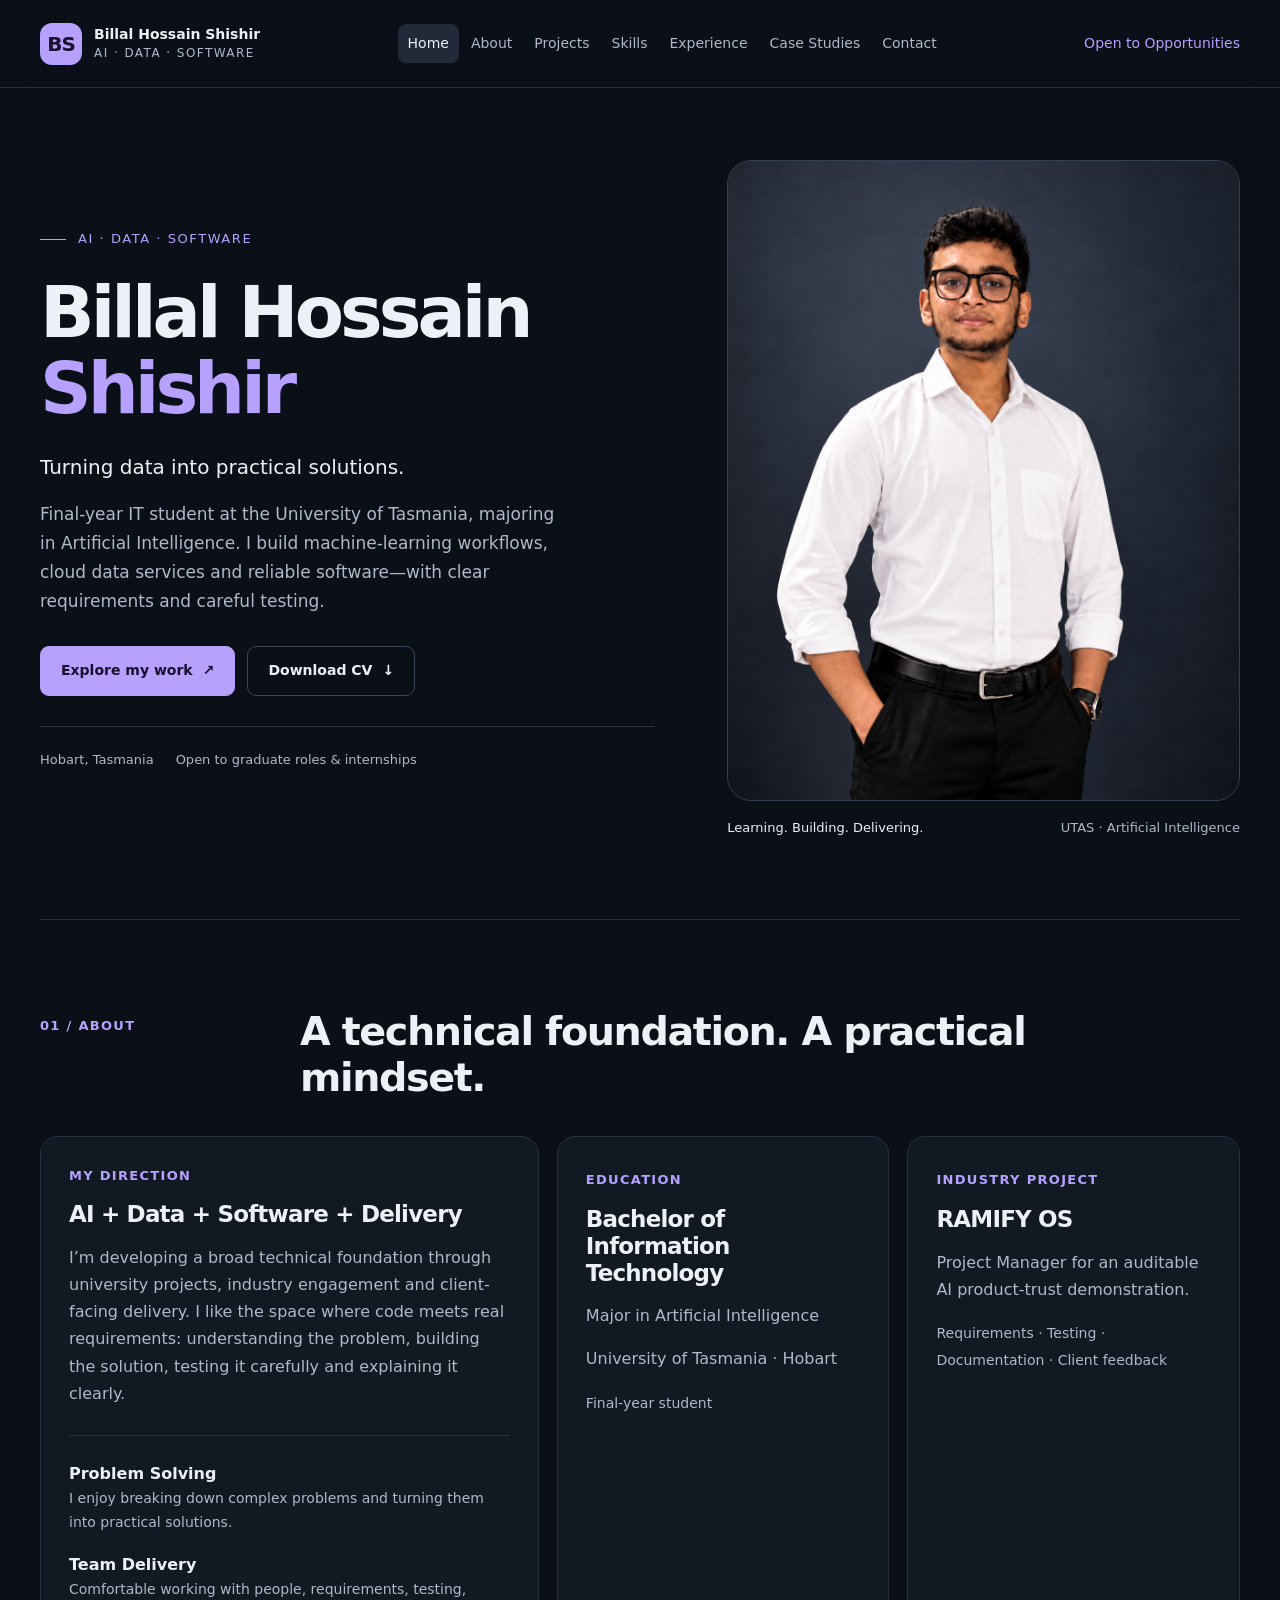
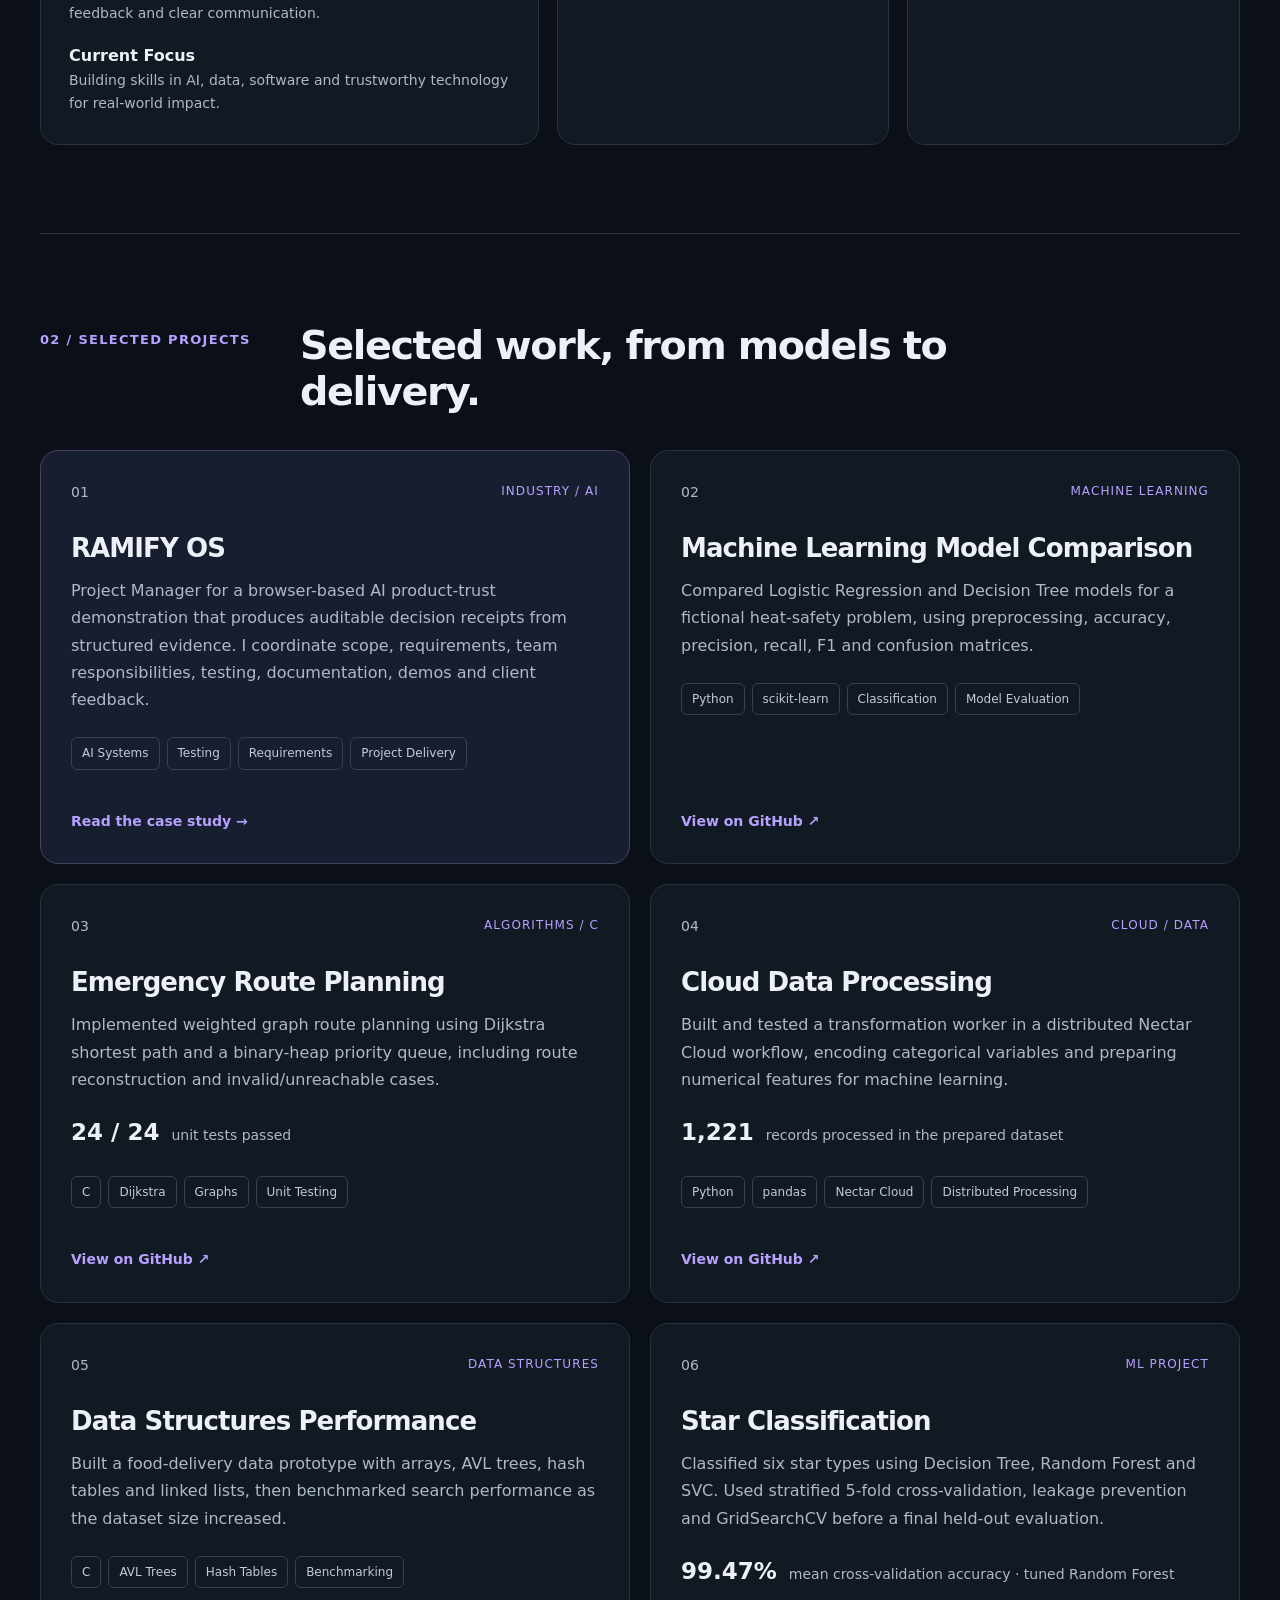
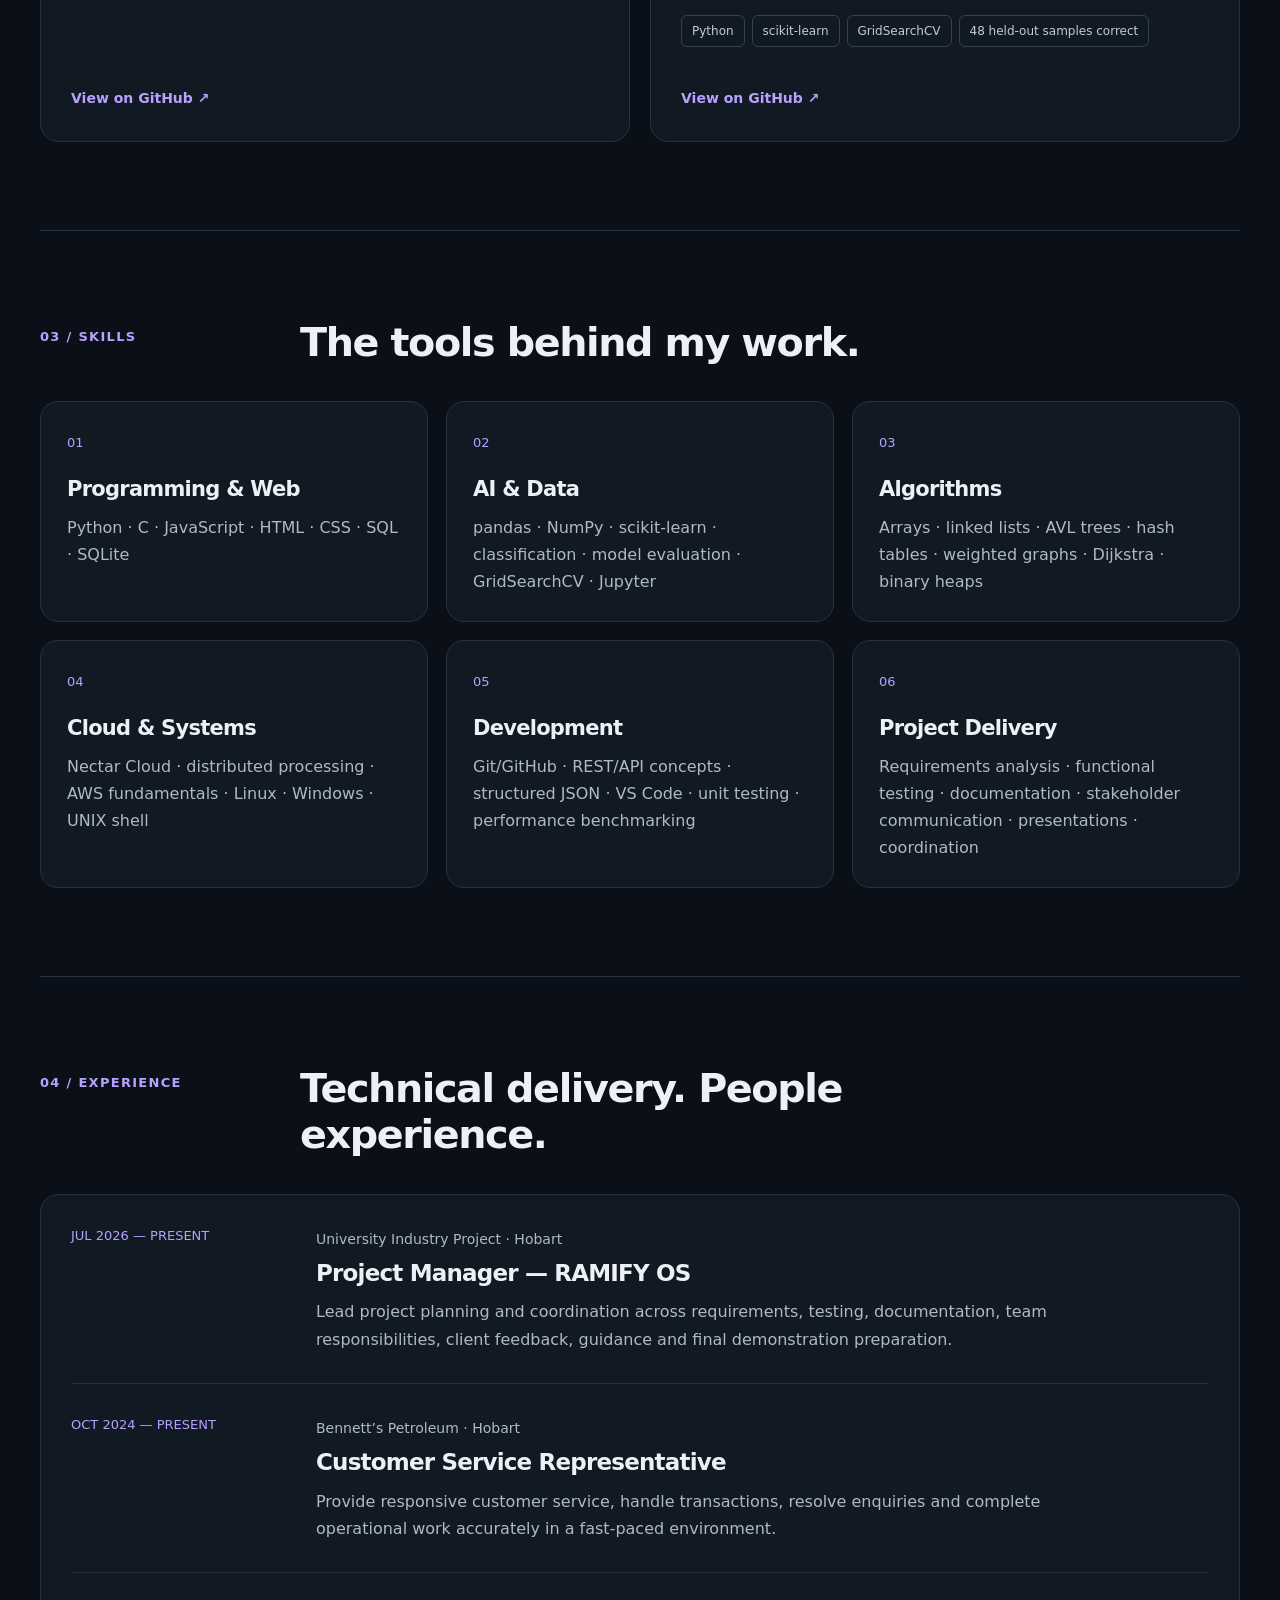
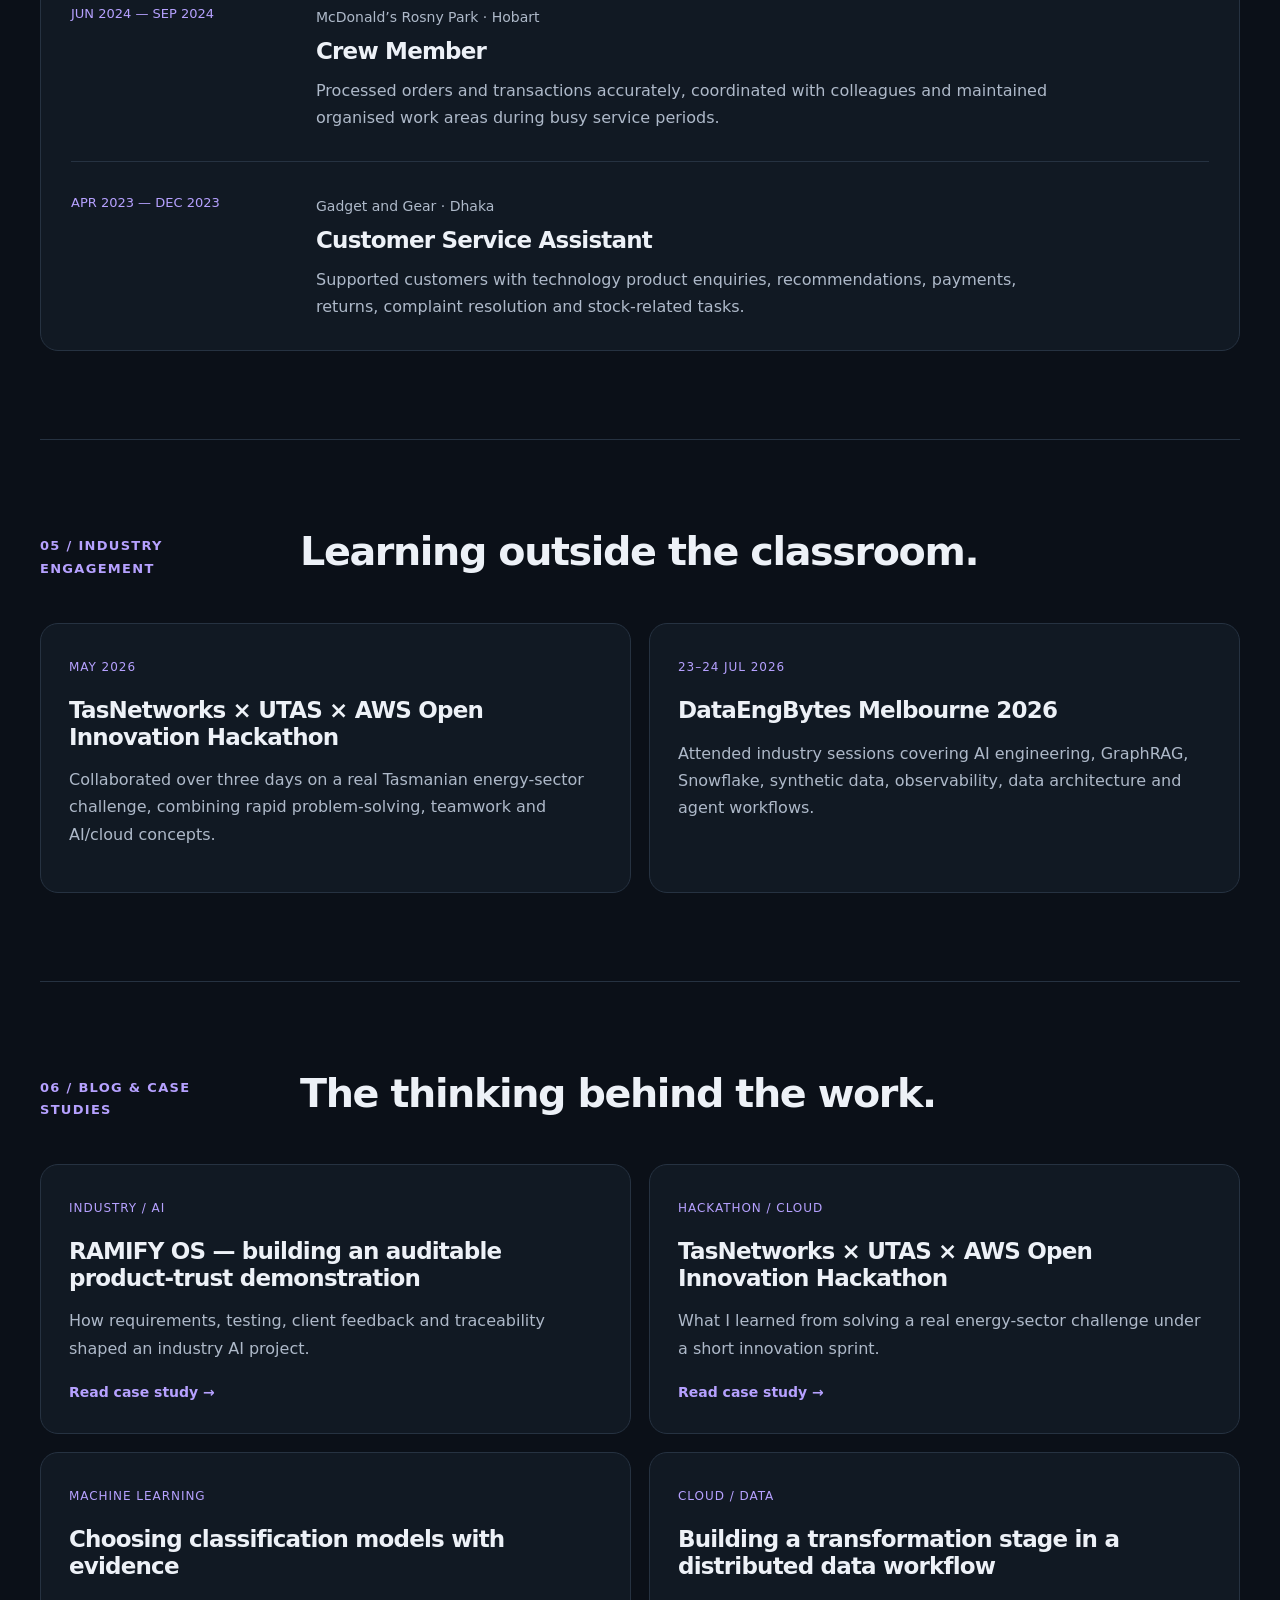
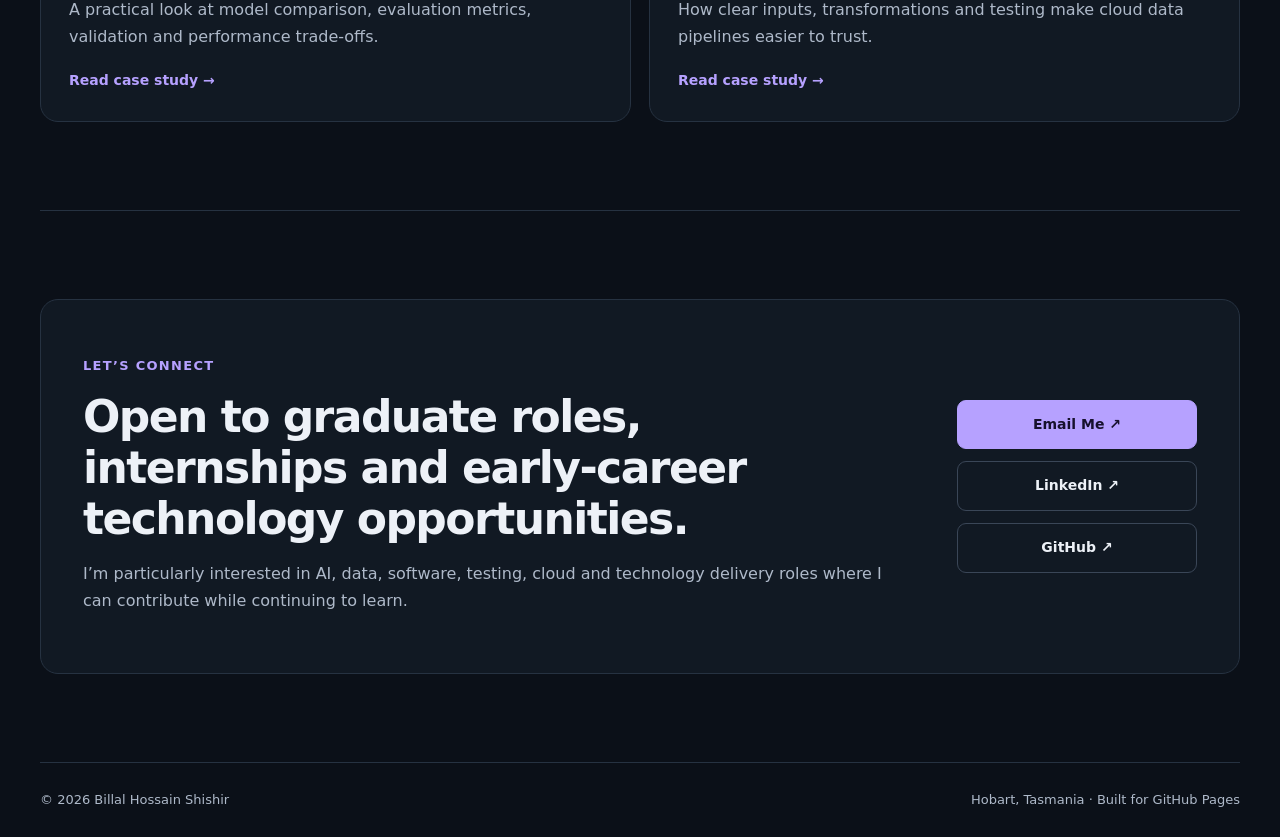
==== docs/index.html @ 0fdf5662 "updated css" ====
<!DOCTYPE html>
<html lang="en">
<head>
  <meta charset="UTF-8" />
  <meta name="viewport" content="width=device-width, initial-scale=1.0" />
  <title>Billal Hossain Shishir | AI, Data & Software Portfolio</title>
  <meta name="description" content="Portfolio of Billal Hossain Shishir, a final-year IT student majoring in Artificial Intelligence at the University of Tasmania in Hobart, Australia." />
  <meta name="robots" content="index, follow, max-image-preview:large" />
  <meta name="author" content="Billal Hossain Shishir" />
  <meta name="google-site-verification" content="2ncyiwaYKs3h6OJeZsEFJJ34A5l7G0gyPgCTHh5dwqc" />
  <meta name="theme-color" content="#0b1018" />
  <link rel="canonical" href="https://billalhossain.com.au/" />

  <meta property="og:type" content="website" />
  <meta property="og:locale" content="en_AU" />
  <meta property="og:site_name" content="Billal Hossain Shishir Portfolio" />
  <meta property="og:title" content="Billal Hossain Shishir | AI, Data & Software Portfolio" />
  <meta property="og:description" content="Explore AI, data, software, cloud and project-delivery work by Billal Hossain Shishir, a final-year IT student in Hobart, Australia." />
  <meta property="og:url" content="https://billalhossain.com.au/" />
  <meta property="og:image" content="https://billalhossain.com.au/assets/billal-hero.jpg" />
  <meta property="og:image:alt" content="Billal Hossain Shishir portfolio" />

  <meta name="twitter:card" content="summary_large_image" />
  <meta name="twitter:title" content="Billal Hossain Shishir | AI, Data & Software Portfolio" />
  <meta name="twitter:description" content="AI, data, software, cloud and project-delivery portfolio from a final-year IT student in Hobart, Australia." />
  <meta name="twitter:image" content="https://billalhossain.com.au/assets/billal-hero.jpg" />
  <meta name="twitter:image:alt" content="Billal Hossain Shishir portfolio" />

  <link rel="icon" href="assets/favicon.svg" type="image/svg+xml" />
  <link rel="stylesheet" href="styles.css?v=67662067f111" />
  <link rel="stylesheet" href="home.css?v=70900dcd760f" />
<script type="application/ld+json">
  {
    "@context": "https://schema.org",
    "@type": "Person",
    "name": "Billal Hossain Shishir",
    "url": "https://billalhossain.com.au/",
    "image": "https://billalhossain.com.au/assets/billal-hero.jpg",
    "jobTitle": "Final-year IT Student — Artificial Intelligence",
    "address": {
      "@type": "PostalAddress",
      "addressLocality": "Hobart",
      "addressRegion": "Tasmania",
      "addressCountry": "AU"
    },
    "affiliation": {
      "@type": "CollegeOrUniversity",
      "name": "University of Tasmania",
      "sameAs": "https://www.utas.edu.au/"
    },
    "sameAs": [
      "https://github.com/Billalhossainshishir",
      "https://www.linkedin.com/in/billal-hossain-shishir-046a02358"
    ],
    "knowsAbout": [
      "Artificial Intelligence",
      "Machine Learning",
      "Data Analysis",
      "Software Development",
      "Cloud Computing",
      "Software Testing",
      "Project Delivery"
    ]
  }
  </script>
</head>
<body>
  <a class="skip-link" href="#main-content">Skip to content</a>
  <div class="ambient ambient-a" aria-hidden="true"></div>
  <div class="ambient ambient-b" aria-hidden="true"></div>

  <header class="topbar" id="top">
    <a class="brandmark" href="#home" aria-label="Billal home">
      <span class="logo">BS</span>
      <span class="brandcopy"><strong>Billal Hossain Shishir</strong><small>AI · DATA · SOFTWARE</small></span>
    </a>
    <nav id="main-navigation" class="topnav" aria-label="Main navigation">
      <a class="active" href="#home">Home</a>
      <a href="#about">About</a>
      <a href="#projects">Projects</a>
      <a href="#skills">Skills</a>
      <a href="#experience">Experience</a>
      <a href="#case-studies">Case Studies</a>
      <a href="#contact">Contact</a>
    </nav>
    <a class="availability" href="#contact"><span></span> Open to Opportunities <b>→</b></a>
    <button type="button" class="mobile-menu" aria-controls="main-navigation" aria-label="Open menu" aria-expanded="false"><span></span><span></span></button>
  </header>

  <main id="main-content">
    <section class="hero shell" id="home" aria-labelledby="hero-heading">
      <div class="hero-copy reveal">
        <p class="hero-kicker">AI · Data · Software</p>
        <h1 id="hero-heading">Billal Hossain <span>Shishir</span></h1>
        <p class="hero-role">Turning data into practical solutions.</p>
        <p class="hero-intro">Final-year IT student at the University of Tasmania, majoring in Artificial Intelligence. I build machine-learning workflows, cloud data services and reliable software—with clear requirements and careful testing.</p>
        <div class="hero-actions">
          <a class="btn primary" href="#projects">Explore my work <span aria-hidden="true">↗</span></a>
          <a class="btn outline" href="Billal_Hossain_Shishir_CV.pdf" download>Download CV <span aria-hidden="true">↓</span></a>
        </div>
        <div class="hero-details"><span>Hobart, Tasmania</span><span>Open to graduate roles & internships</span></div>
      </div>
      <figure class="portrait-card reveal">
        <div class="portrait-frame"><img src="assets/billal-waist-up.png?v=ff656fac849e" width="1122" height="1402" alt="Waist-up portrait of Billal Hossain Shishir" fetchpriority="high" decoding="async" /></div>
        <figcaption><span>Learning. Building. Delivering.</span><span>UTAS · Artificial Intelligence</span></figcaption>
      </figure>
    </section>
    <section class="section shell" id="about">
      <div class="section-title reveal">
        <p>01 / ABOUT</p>
        <h2>A technical foundation. A practical mindset.</h2>
      </div>
      <div class="about-grid">
        <article class="big-card glass reveal">
          <div class="eyebrow">MY DIRECTION</div>
          <h3>AI + Data + Software + Delivery</h3>
          <p>I’m developing a broad technical foundation through university projects, industry engagement and client-facing delivery. I like the space where code meets real requirements: understanding the problem, building the solution, testing it carefully and explaining it clearly.</p>
          <div class="stats">
            <div><strong>Problem Solving</strong><span>I enjoy breaking down complex problems and turning them into practical solutions.</span></div>
            <div><strong>Team Delivery</strong><span>Comfortable working with people, requirements, testing, feedback and clear communication.</span></div>
            <div><strong>Current Focus</strong><span>Building skills in AI, data, software and trustworthy technology for real-world impact.</span></div>
          </div>
        </article>
        <article class="mini-card glass reveal delay-1">
          <span>EDUCATION</span>
          <h3>Bachelor of Information Technology</h3>
          <p>Major in Artificial Intelligence</p>
          <p>University of Tasmania · Hobart</p>
          <small>Final-year student</small>
        </article>
        <article class="mini-card glass reveal delay-2">
          <span>INDUSTRY PROJECT</span>
          <h3>RAMIFY OS</h3>
          <p>Project Manager for an auditable AI product-trust demonstration.</p>
          <small>Requirements · Testing · Documentation · Client feedback</small>
        </article>
      </div>
    </section>

    <section class="section shell" id="projects">
      <div class="section-title reveal">
        <p>02 / SELECTED PROJECTS</p>
        <h2>Selected work, from models to delivery.</h2>
      </div>

      <div class="project-grid">
        <article class="project-card glass featured reveal">
          <div class="project-head"><span>01</span><em>INDUSTRY / AI</em></div>
          <div class="project-symbol">R</div>
          <h3>RAMIFY OS</h3>
          <p>Project Manager for a browser-based AI product-trust demonstration that produces auditable decision receipts from structured evidence. I coordinate scope, requirements, team responsibilities, testing, documentation, demos and client feedback.</p>
          <div class="tags"><span>AI Systems</span><span>Testing</span><span>Requirements</span><span>Project Delivery</span></div>
          <a class="project-link" href="case-studies.html#ramify">Read the case study →</a>
        </article>

        <article class="project-card glass reveal delay-1">
          <div class="project-head"><span>02</span><em>MACHINE LEARNING</em></div>
          <div class="project-symbol">ML</div>
          <h3>Machine Learning Model Comparison</h3>
          <p>Compared Logistic Regression and Decision Tree models for a fictional heat-safety problem, using preprocessing, accuracy, precision, recall, F1 and confusion matrices.</p>
          <div class="tags"><span>Python</span><span>scikit-learn</span><span>Classification</span><span>Model Evaluation</span></div>
          <a class="project-link" href="https://github.com/Billalhossainshishir/machine-learning-model-comparison" target="_blank" rel="noreferrer">View on GitHub ↗</a>
        </article>

        <article class="project-card glass reveal">
          <div class="project-head"><span>03</span><em>ALGORITHMS / C</em></div>
          <div class="project-symbol">D</div>
          <h3>Emergency Route Planning</h3>
          <p>Implemented weighted graph route planning using Dijkstra shortest path and a binary-heap priority queue, including route reconstruction and invalid/unreachable cases.</p>
          <div class="metric-bar"><b>24 / 24</b><span>unit tests passed</span></div>
          <div class="tags"><span>C</span><span>Dijkstra</span><span>Graphs</span><span>Unit Testing</span></div>
          <a class="project-link" href="https://github.com/Billalhossainshishir/emergency-route-planning" target="_blank" rel="noreferrer">View on GitHub ↗</a>
        </article>

        <article class="project-card glass reveal delay-1">
          <div class="project-head"><span>04</span><em>CLOUD / DATA</em></div>
          <div class="project-symbol">☁</div>
          <h3>Cloud Data Processing</h3>
          <p>Built and tested a transformation worker in a distributed Nectar Cloud workflow, encoding categorical variables and preparing numerical features for machine learning.</p>
          <div class="metric-bar"><b>1,221</b><span>records processed in the prepared dataset</span></div>
          <div class="tags"><span>Python</span><span>pandas</span><span>Nectar Cloud</span><span>Distributed Processing</span></div>
          <a class="project-link" href="https://github.com/Billalhossainshishir/cloud-data-processing" target="_blank" rel="noreferrer">View on GitHub ↗</a>
        </article>

        <article class="project-card glass reveal">
          <div class="project-head"><span>05</span><em>DATA STRUCTURES</em></div>
          <div class="project-symbol">DS</div>
          <h3>Data Structures Performance</h3>
          <p>Built a food-delivery data prototype with arrays, AVL trees, hash tables and linked lists, then benchmarked search performance as the dataset size increased.</p>
          <div class="tags"><span>C</span><span>AVL Trees</span><span>Hash Tables</span><span>Benchmarking</span></div>
          <a class="project-link" href="https://github.com/Billalhossainshishir/data-structures-performance" target="_blank" rel="noreferrer">View on GitHub ↗</a>
        </article>

        <article class="project-card glass reveal delay-1">
          <div class="project-head"><span>06</span><em>ML PROJECT</em></div>
          <div class="project-symbol">★</div>
          <h3>Star Classification</h3>
          <p>Classified six star types using Decision Tree, Random Forest and SVC. Used stratified 5-fold cross-validation, leakage prevention and GridSearchCV before a final held-out evaluation.</p>
          <div class="metric-bar"><b>99.47%</b><span>mean cross-validation accuracy · tuned Random Forest</span></div><div class="tags"><span>Python</span><span>scikit-learn</span><span>GridSearchCV</span><span>48 held-out samples correct</span></div>
          <a class="project-link" href="https://github.com/Billalhossainshishir/star-classification-machine-learning" target="_blank" rel="noreferrer">View on GitHub ↗</a>
        </article>
      </div>
    </section>

    <section class="section shell" id="skills">
      <div class="section-title reveal">
        <p>03 / SKILLS</p>
        <h2>The tools behind my work.</h2>
      </div>
      <div class="skills-grid">
        <article class="skill-card glass reveal"><span>01</span><h3>Programming & Web</h3><p>Python · C · JavaScript · HTML · CSS · SQL · SQLite</p></article>
        <article class="skill-card glass reveal delay-1"><span>02</span><h3>AI & Data</h3><p>pandas · NumPy · scikit-learn · classification · model evaluation · GridSearchCV · Jupyter</p></article>
        <article class="skill-card glass reveal"><span>03</span><h3>Algorithms</h3><p>Arrays · linked lists · AVL trees · hash tables · weighted graphs · Dijkstra · binary heaps</p></article>
        <article class="skill-card glass reveal delay-1"><span>04</span><h3>Cloud & Systems</h3><p>Nectar Cloud · distributed processing · AWS fundamentals · Linux · Windows · UNIX shell</p></article>
        <article class="skill-card glass reveal"><span>05</span><h3>Development</h3><p>Git/GitHub · REST/API concepts · structured JSON · VS Code · unit testing · performance benchmarking</p></article>
        <article class="skill-card glass reveal delay-1"><span>06</span><h3>Project Delivery</h3><p>Requirements analysis · functional testing · documentation · stakeholder communication · presentations · coordination</p></article>
      </div>
    </section>

    <section class="section shell" id="experience">
      <div class="section-title reveal">
        <p>04 / EXPERIENCE</p>
        <h2>Technical delivery. People experience.</h2>
      </div>
      <div class="timeline glass reveal">
        <article><div class="date">JUL 2026 — PRESENT</div><div><span>University Industry Project · Hobart</span><h3>Project Manager — RAMIFY OS</h3><p>Lead project planning and coordination across requirements, testing, documentation, team responsibilities, client feedback, guidance and final demonstration preparation.</p></div></article>
        <article><div class="date">OCT 2024 — PRESENT</div><div><span>Bennett’s Petroleum · Hobart</span><h3>Customer Service Representative</h3><p>Provide responsive customer service, handle transactions, resolve enquiries and complete operational work accurately in a fast-paced environment.</p></div></article>
        <article><div class="date">JUN 2024 — SEP 2024</div><div><span>McDonald’s Rosny Park · Hobart</span><h3>Crew Member</h3><p>Processed orders and transactions accurately, coordinated with colleagues and maintained organised work areas during busy service periods.</p></div></article>
        <article><div class="date">APR 2023 — DEC 2023</div><div><span>Gadget and Gear · Dhaka</span><h3>Customer Service Assistant</h3><p>Supported customers with technology product enquiries, recommendations, payments, returns, complaint resolution and stock-related tasks.</p></div></article>
      </div>
    </section>

    <section class="section shell" id="engagement">
      <div class="section-title reveal">
        <p>05 / INDUSTRY ENGAGEMENT</p>
        <h2>Learning outside the classroom.</h2>
      </div>
      <div class="engagement-grid">
        <article class="engagement-card glass reveal"><span>MAY 2026</span><h3>TasNetworks × UTAS × AWS Open Innovation Hackathon</h3><p>Collaborated over three days on a real Tasmanian energy-sector challenge, combining rapid problem-solving, teamwork and AI/cloud concepts.</p></article>
        <article class="engagement-card glass reveal delay-1"><span>23–24 JUL 2026</span><h3>DataEngBytes Melbourne 2026</h3><p>Attended industry sessions covering AI engineering, GraphRAG, Snowflake, synthetic data, observability, data architecture and agent workflows.</p></article>
      </div>
    </section>

    <section class="section shell" id="case-studies">
      <div class="section-title reveal">
        <p>06 / BLOG & CASE STUDIES</p>
        <h2>The thinking behind the work.</h2>
      </div>
      <div class="case-preview-grid">
        <article class="case-preview glass reveal">
          <span class="case-type">INDUSTRY / AI</span>
          <h3>RAMIFY OS — building an auditable product-trust demonstration</h3>
          <p>How requirements, testing, client feedback and traceability shaped an industry AI project.</p>
          <a href="case-studies.html#ramify">Read case study →</a>
        </article>
        <article class="case-preview glass reveal delay-1">
          <span class="case-type">HACKATHON / CLOUD</span>
          <h3>TasNetworks × UTAS × AWS Open Innovation Hackathon</h3>
          <p>What I learned from solving a real energy-sector challenge under a short innovation sprint.</p>
          <a href="case-studies.html#hackathon">Read case study →</a>
        </article>
        <article class="case-preview glass reveal">
          <span class="case-type">MACHINE LEARNING</span>
          <h3>Choosing classification models with evidence</h3>
          <p>A practical look at model comparison, evaluation metrics, validation and performance trade-offs.</p>
          <a href="case-studies.html#machine-learning">Read case study →</a>
        </article>
        <article class="case-preview glass reveal delay-1">
          <span class="case-type">CLOUD / DATA</span>
          <h3>Building a transformation stage in a distributed data workflow</h3>
          <p>How clear inputs, transformations and testing make cloud data pipelines easier to trust.</p>
          <a href="case-studies.html#cloud-data">Read case study →</a>
        </article>
      </div>
    </section>

    <section class="section shell contact" id="contact">
      <div class="contact-card glass reveal">
        <div>
          <p class="contact-kicker">LET’S CONNECT</p>
          <h2>Open to graduate roles, internships and early-career technology opportunities.</h2>
          <p>I’m particularly interested in AI, data, software, testing, cloud and technology delivery roles where I can contribute while continuing to learn.</p>
        </div>
        <div class="contact-buttons">
          <a class="btn primary" href="mailto:Billals@utas.edu.au">Email Me ↗</a>
          <a class="btn outline" href="https://www.linkedin.com/in/billal-hossain-shishir-046a02358" target="_blank" rel="noreferrer">LinkedIn ↗</a>
          <a class="btn outline" href="https://github.com/Billalhossainshishir" target="_blank" rel="noreferrer">GitHub ↗</a>
        </div>
      </div>
    </section>
  </main>

  <footer class="shell footer">
    <span>© <span id="year">2026</span> Billal Hossain Shishir</span>
    <span>Hobart, Tasmania · Built for GitHub Pages</span>
  </footer>

  <script src="script.js?v=d3f4b3db98fb"></script>
</body>
</html>
---- docs/styles.css ----
:root {
  color-scheme:dark;
  --bg:#0b1018;
  --panel:#111923;
  --text:#edf1f7;
  --muted:#aeb9c9;
  --line:#263241;
  --accent:#b6a1ff;
  --radius:18px;
  --max:1200px
}


* {
  box-sizing:border-box
}

html {
  scroll-behavior:smooth;
  scroll-padding-top:110px
}

body {
  margin:0;
  background:var(--bg);
  color:var(--text);
  font-family:Inter,Segoe UI,system-ui,sans-serif;
  font-size:16px;
  line-height:1.7
}

a {
  color:inherit;
  text-decoration:none
}

button {
  font:inherit
}

img {
  max-width:100%;
  display:block
}

h1,h2,h3 {
  line-height:1.16;
  letter-spacing:-.035em
}

p {
  color:var(--muted)
}

::selection {
  background:#6951bc;
  color:white
}

.shell {
  width:min(calc(100% - 64px),var(--max));
  margin-inline:auto
}

.ambient {
  display:none
}

.glass {
  background:var(--panel);
  border:1px solid var(--line)
}


.topbar {
  position:sticky;
  top:0;
  z-index:100;
  display:flex;
  align-items:center;
  justify-content:space-between;
  gap:18px;
  min-height:88px;
  padding:16px max(32px,calc((100vw - 1200px)/2));
  background:rgba(11,16,24,.96);
  border-bottom:1px solid var(--line);
  backdrop-filter:blur(16px)
}

.brandmark {
  display:flex;
  align-items:center;
  gap:12px;
  flex-shrink:0
}

.logo {
  display:grid;
  place-items:center;
  width:42px;
  height:42px;
  background:#b6a1ff;
  color:#17112d;
  border-radius:12px;
  font-size:20px;
  font-weight:800;
  letter-spacing:-1px
}

.brandcopy {
  display:flex;
  flex-direction:column;
  line-height:1.4
}

.brandcopy strong {
  font-size:14px
}

.brandcopy small {
  font-size:12px;
  letter-spacing:.12em;
  color:var(--muted)
}

.topnav {
  display:flex;
  gap:2px
}

.topnav a {
  padding:8px 10px;
  border-radius:8px;
  color:var(--muted);
  font-size:14px;
  white-space:nowrap
}

.topnav a:hover,.topnav a.active {
  color:var(--text);
  background:#202a39
}

.availability {
  font-size:14px;
  white-space:nowrap;
  color:var(--accent)
}

.availability span,.availability b {
  display:none
}

.mobile-menu {
  display:none;
  min-width:44px;
  min-height:44px;
  background:transparent;
  border:1px solid var(--line);
  border-radius:8px;
  cursor:pointer
}

.mobile-menu span {
  display:block;
  width:20px;
  height:2px;
  background:var(--text);
  margin:5px auto
}


.btn {
  display:inline-flex;
  align-items:center;
  justify-content:center;
  gap:10px;
  min-height:48px;
  padding:12px 20px;
  border:1px solid #3a4657;
  border-radius:9px;
  font-size:14px;
  font-weight:650;
  transition:background .2s,transform .2s
}

.btn.primary {
  background:#b6a1ff;
  border-color:#b6a1ff;
  color:#17112d
}

.btn:hover {
  transform:translateY(-2px);
  background:#263247
}

.btn.primary:hover {
  background:#c8b8ff
}

.section {
  padding:88px 0;
  border-top:1px solid var(--line)
}

.section-title {
  display:grid;
  grid-template-columns:220px 1fr;
  gap:40px;
  margin-bottom:36px
}

.section-title>p,.eyebrow,.mini-card>span,.contact-kicker {
  font-size:13px;
  letter-spacing:.1em;
  font-weight:600;
  color:var(--accent)
}

.section-title>p {
  margin:7px 0
}

.section-title h2 {
  margin:0;
  font-size:clamp(28px,3.1vw,42px);
  max-width:760px
}

.about-grid {
  display:grid;
  grid-template-columns:1.5fr 1fr 1fr;
  gap:18px
}

.big-card,.mini-card {
  padding:28px;
  border-radius:var(--radius)
}

.big-card h3,.mini-card h3 {
  font-size:23px;
  margin:14px 0
}

.mini-card small {
  font-size:14px;
  color:var(--muted)
}

.stats {
  display:grid;
  gap:16px;
  margin-top:28px;
  padding-top:24px;
  border-top:1px solid var(--line)
}

.stats strong {
  display:block;
  font-size:16px
}

.stats span {
  display:block;
  font-size:14px;
  color:var(--muted)
}


.project-grid {
  display:grid;
  grid-template-columns:repeat(2,minmax(0,1fr));
  gap:20px
}

.project-card {
  display:flex;
  flex-direction:column;
  padding:30px;
  border-radius:var(--radius);
  transition:border-color .2s
}

.project-card:hover {
  border-color:#7e6bac
}

.project-card.featured {
  background:#171e30;
  border-color:#4a4164
}

.project-head {
  display:flex;
  justify-content:space-between;
  gap:14px;
  color:var(--muted);
  font-size:14px
}

.project-head em {
  font-style:normal;
  font-size:12px;
  letter-spacing:.09em;
  color:var(--accent)
}

.project-symbol {
  display:none
}

.project-card h3 {
  font-size:26px;
  margin:28px 0 14px
}

.project-card>p {
  margin:0
}

.tags {
  display:flex;
  flex-wrap:wrap;
  gap:7px;
  margin:24px 0
}

.tags span,.case-meta span {
  font-size:12px;
  padding:5px 10px;
  border:1px solid #344153;
  border-radius:6px;
  color:#c1cbda
}

.project-link {
  margin-top:auto;
  padding-top:16px;
  color:var(--accent);
  font-size:14px;
  font-weight:600
}

.project-link:hover {
  text-decoration:underline
}

.metric-bar {
  display:flex;
  align-items:baseline;
  gap:12px;
  margin-top:20px;
  flex-wrap:wrap
}

.metric-bar b {
  font-size:23px;
  color:var(--text)
}

.metric-bar span {
  font-size:14px;
  color:var(--muted)
}


.skills-grid {
  display:grid;
  grid-template-columns:repeat(3,minmax(0,1fr));
  gap:18px
}

.skill-card {
  padding:26px;
  border-radius:var(--radius)
}

.skill-card>span {
  color:var(--accent);
  font-size:13px
}

.skill-card h3 {
  font-size:21px;
  margin:22px 0 12px
}

.skill-card p {
  margin:0
}

.timeline {
  border-radius:var(--radius);
  padding:0 30px
}

.timeline article {
  display:grid;
  grid-template-columns:210px 1fr;
  gap:35px;
  padding:30px 0;
  border-bottom:1px solid var(--line)
}

.timeline article:last-child {
  border-bottom:0
}

.timeline .date {
  font-size:13px;
  color:var(--accent)
}

.timeline span {
  font-size:14px;
  color:var(--muted)
}

.timeline h3 {
  font-size:23px;
  margin:8px 0 12px
}

.timeline p {
  margin:0;
  max-width:750px
}

.engagement-grid,.case-preview-grid {
  display:grid;
  grid-template-columns:repeat(2,minmax(0,1fr));
  gap:18px
}

.engagement-card,.case-preview {
  padding:28px;
  border-radius:var(--radius)
}

.engagement-card>span,.case-type {
  font-size:12px;
  letter-spacing:.08em;
  color:var(--accent)
}

.engagement-card h3,.case-preview h3 {
  font-size:23px;
  margin:18px 0 12px
}

.case-preview a {
  font-size:14px;
  font-weight:600;
  color:var(--accent)
}

.case-preview a:hover {
  text-decoration:underline
}

.contact-card {
  display:grid;
  grid-template-columns:1fr 240px;
  gap:60px;
  padding:42px;
  border-radius:var(--radius)
}

.contact-card h2 {
  font-size:clamp(28px,3.5vw,44px);
  margin:14px 0
}

.contact-buttons {
  display:grid;
  gap:12px;
  align-content:center
}

.footer {
  border-top:1px solid var(--line);
  display:flex;
  justify-content:space-between;
  gap:16px;
  padding-block:26px;
  font-size:13px;
  color:var(--muted)
}


.reveal {
  opacity:1
}

.reveal.reveal-ready {
  opacity:0;
  transform:translateY(12px);
  transition:opacity .45s,transform .45s
}

.reveal.visible {
  opacity:1;
  transform:none
}

a:focus-visible,button:focus-visible {
  outline:3px solid var(--accent);
  outline-offset:4px
}

.skip-link {
  position:fixed;
  top:-100px;
  left:16px;
  z-index:200;
  padding:12px 18px;
  background:var(--panel)
}

.skip-link:focus {
  top:12px
}


@media(max-width:1150px) {
  .availability {
  display:none
}

.about-grid {
  grid-template-columns:1fr 1fr
}

.big-card {
  grid-column:1/-1
}

.stats {
  grid-template-columns:repeat(3,1fr)
}


}


@media(max-width:900px) {
  .brandcopy small {
  display:none
}

.topnav a {
  padding:8px;
  font-size:13px
}

.section-title {
  grid-template-columns:1fr;
  gap:8px
}

.skills-grid {
  grid-template-columns:repeat(2,minmax(0,1fr))
}

.contact-card {
  gap:28px;
  grid-template-columns:1fr 200px
}


}


@media(max-width:760px) {
  .shell {
  width:calc(100% - 36px)
}

.topbar {
  min-height:74px;
  padding:14px 18px
}

.brandcopy strong {
  font-size:13px
}

.mobile-menu {
  display:block
}

.topnav {
  display:none;
  position:absolute;
  left:18px;
  right:18px;
  top:74px;
  flex-direction:column;
  padding:10px;
  background:#111923;
  border:1px solid var(--line);
  border-radius:12px
}

.topnav.open {
  display:flex
}

.topnav a {
  font-size:16px;
  padding:10px 14px
}

.section {
  padding:56px 0
}

.about-grid,.project-grid,.skills-grid,.engagement-grid,.case-preview-grid,.contact-card {
  grid-template-columns:1fr
}

.stats {
  grid-template-columns:1fr
}

.project-card,.big-card,.mini-card,.contact-card {
  padding:24px
}

.timeline {
  padding:0 24px
}

.timeline article {
  grid-template-columns:1fr;
  gap:10px
}

.footer {
  flex-direction:column;
  font-size:12px
}

html:not(.js) .topbar {
  position:relative;
  flex-wrap:wrap
}

html:not(.js) .topnav {
  position:static;
  display:flex;
  flex-basis:100%
}

html:not(.js) .mobile-menu {
  display:none
}


}


@media(prefers-reduced-motion:reduce) {
  html {
  scroll-behavior:auto
}

*,*::before,*::after {
  animation:none!important;
  transition:none!important
}


}
---- docs/home.css ----
.hero {
  display:grid;
  grid-template-columns:1.2fr 1fr;
  align-items:center;
  gap:72px;
  padding-block:72px 80px
}

.hero-kicker {
  display:flex;
  align-items:center;
  gap:12px;
  margin:0 0 24px;
  font-size:13px;
  letter-spacing:.12em;
  text-transform:uppercase;
  color:var(--accent)
}

.hero-kicker::before {
  content:'';
  width:26px;
  height:1px;
  background:var(--accent)
}

.hero h1 {
  font-size:clamp(44px,5.6vw,72px);
  line-height:1.06;
  margin:0;
  font-weight:650;
  letter-spacing:-.055em
}

.hero h1 span {
  display:block;
  color:var(--accent)
}

.hero-role {
  font-size:20px;
  color:var(--text);
  margin:24px 0 16px
}

.hero-intro {
  max-width:520px;
  font-size:17px;
  margin:0
}

.hero-actions {
  display:flex;
  gap:12px;
  flex-wrap:wrap;
  margin:30px 0
}

.hero-details {
  display:flex;
  gap:10px 22px;
  flex-wrap:wrap;
  color:var(--muted);
  font-size:13px;
  padding-top:22px;
  border-top:1px solid var(--line)
}

.portrait-card {
  margin:0;
  position:relative;
  min-width:0
}

.portrait-frame {
  aspect-ratio:4/5;
  overflow:hidden;
  border-radius:24px;
  background:#17212e;
  border:1px solid #344052
}

.portrait-frame img {
  width:100%;
  height:100%;
  object-fit:cover;
  object-position:center top
}

.portrait-card figcaption {
  display:flex;
  justify-content:space-between;
  gap:16px;
  margin-top:16px;
  font-size:13px;
  color:var(--muted)
}

.portrait-card figcaption span:first-child {
  color:var(--text)
}


@media(max-width:1000px) {
  .hero {
  gap:36px;
  padding-block:52px 64px
}

.hero h1 {
  font-size:clamp(40px,6vw,62px)
}


}

@media(max-width:760px) {
  .hero {
  grid-template-columns:1fr;
  gap:36px;
  padding-block:40px 52px
}

.hero h1 {
  font-size:clamp(42px,11vw,66px)
}

.hero-role {
  font-size:18px
}

.hero-intro {
  font-size:16px
}

.portrait-card {
  width:min(100%,420px);
  justify-self:center
}

.hero-actions .btn {
  flex:1
}

.hero-kicker {
  font-size:12px
}


}
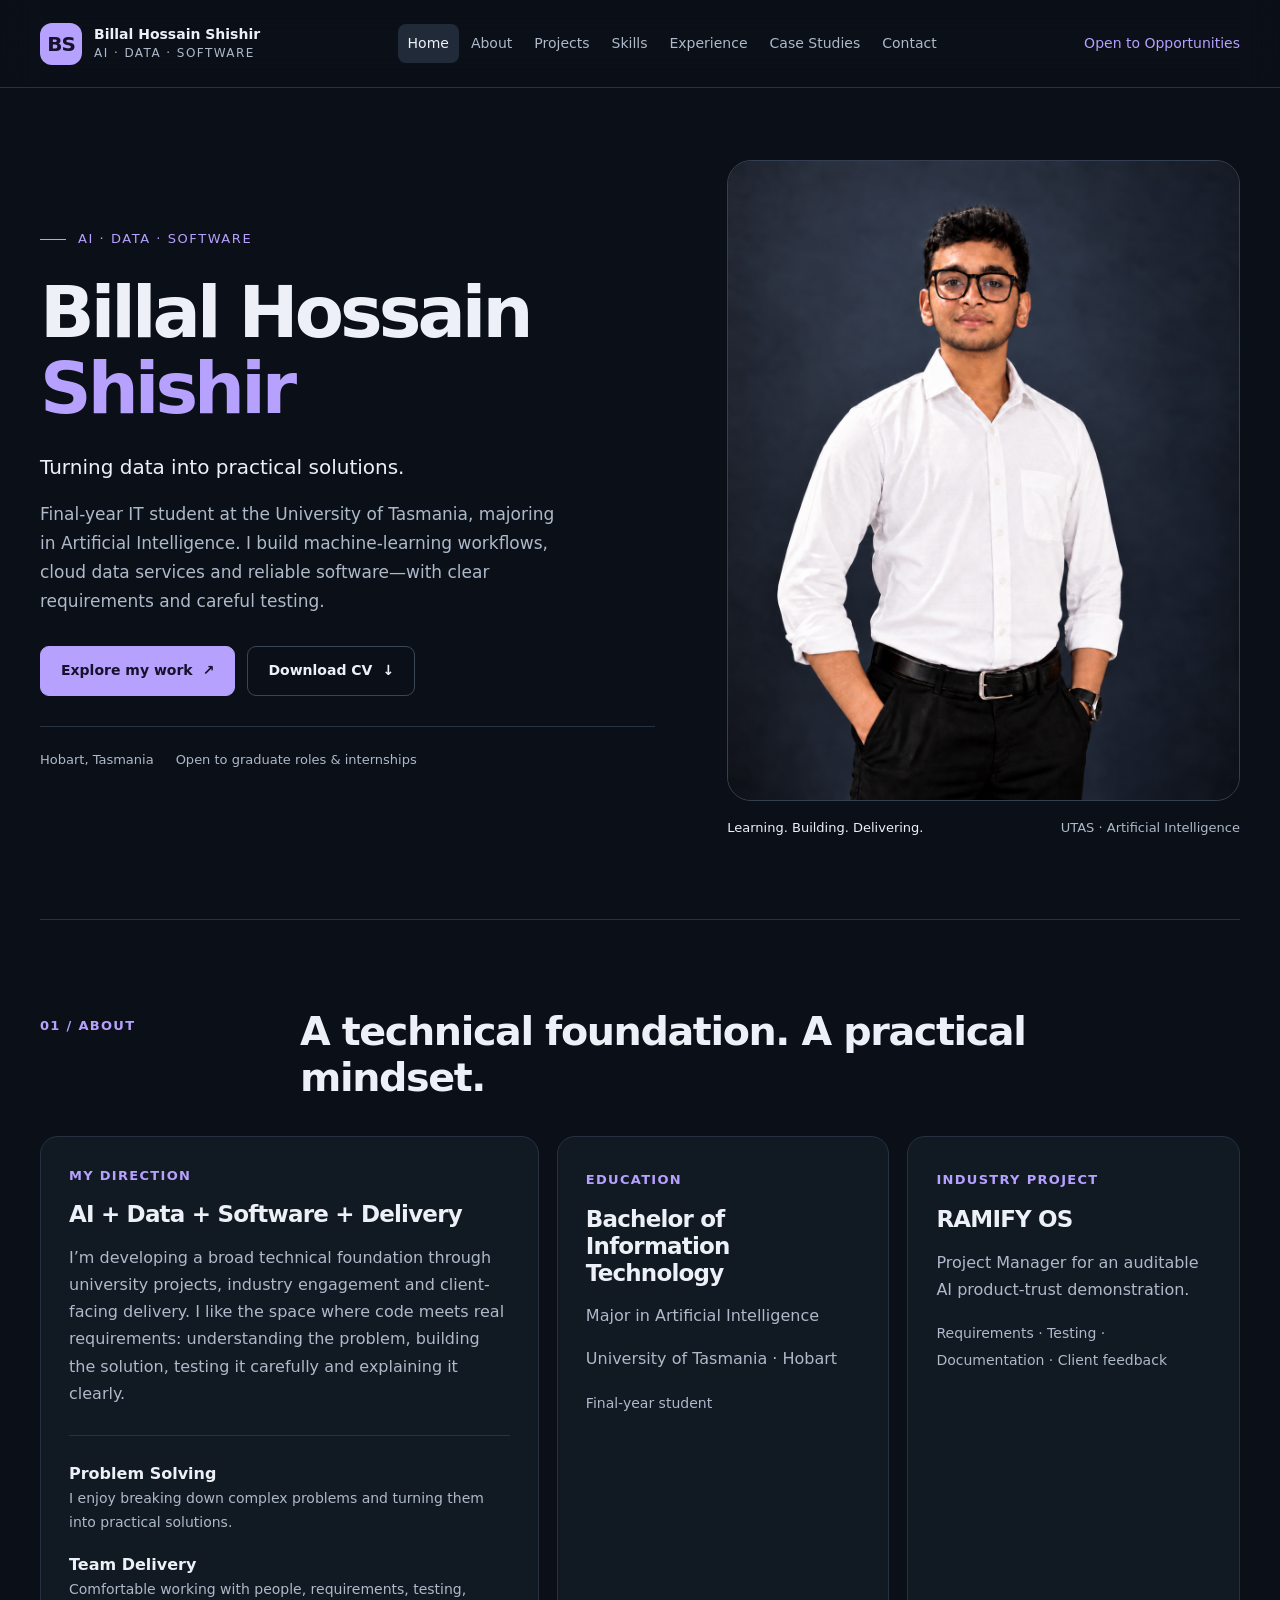
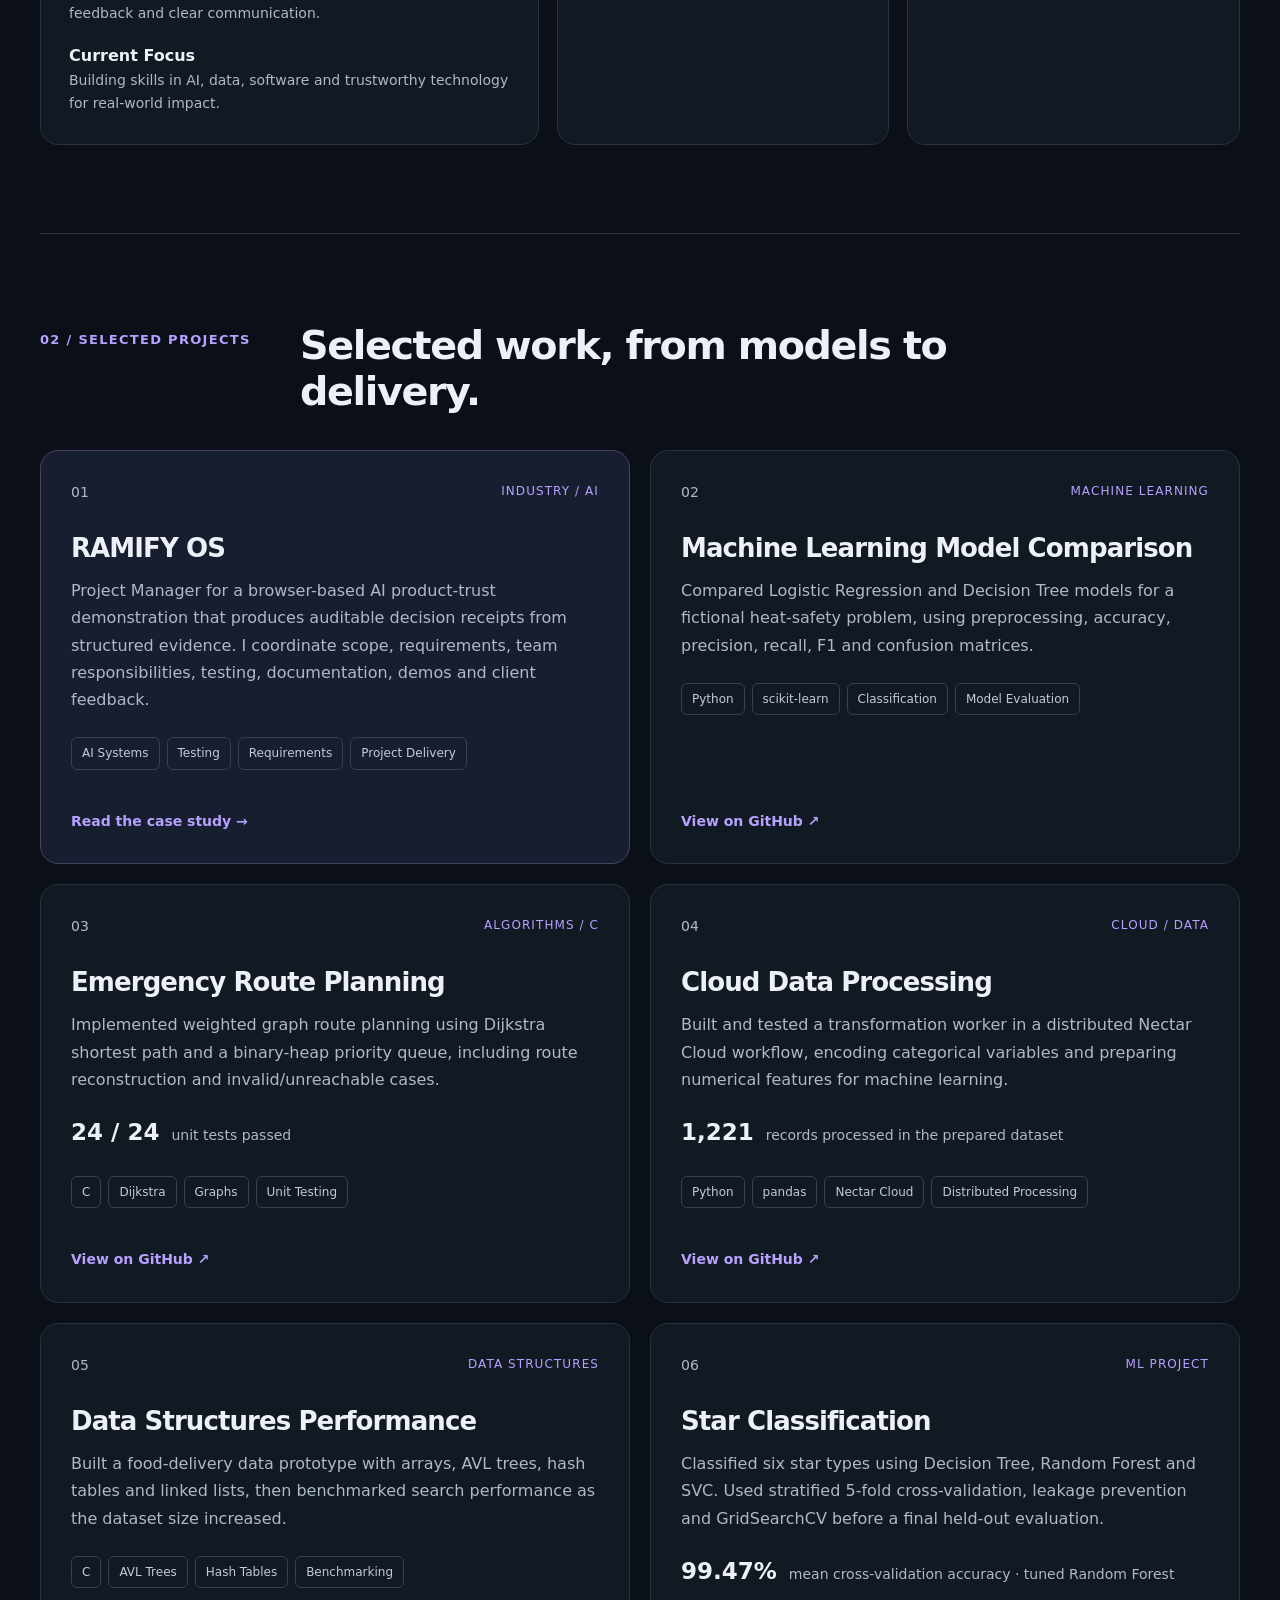
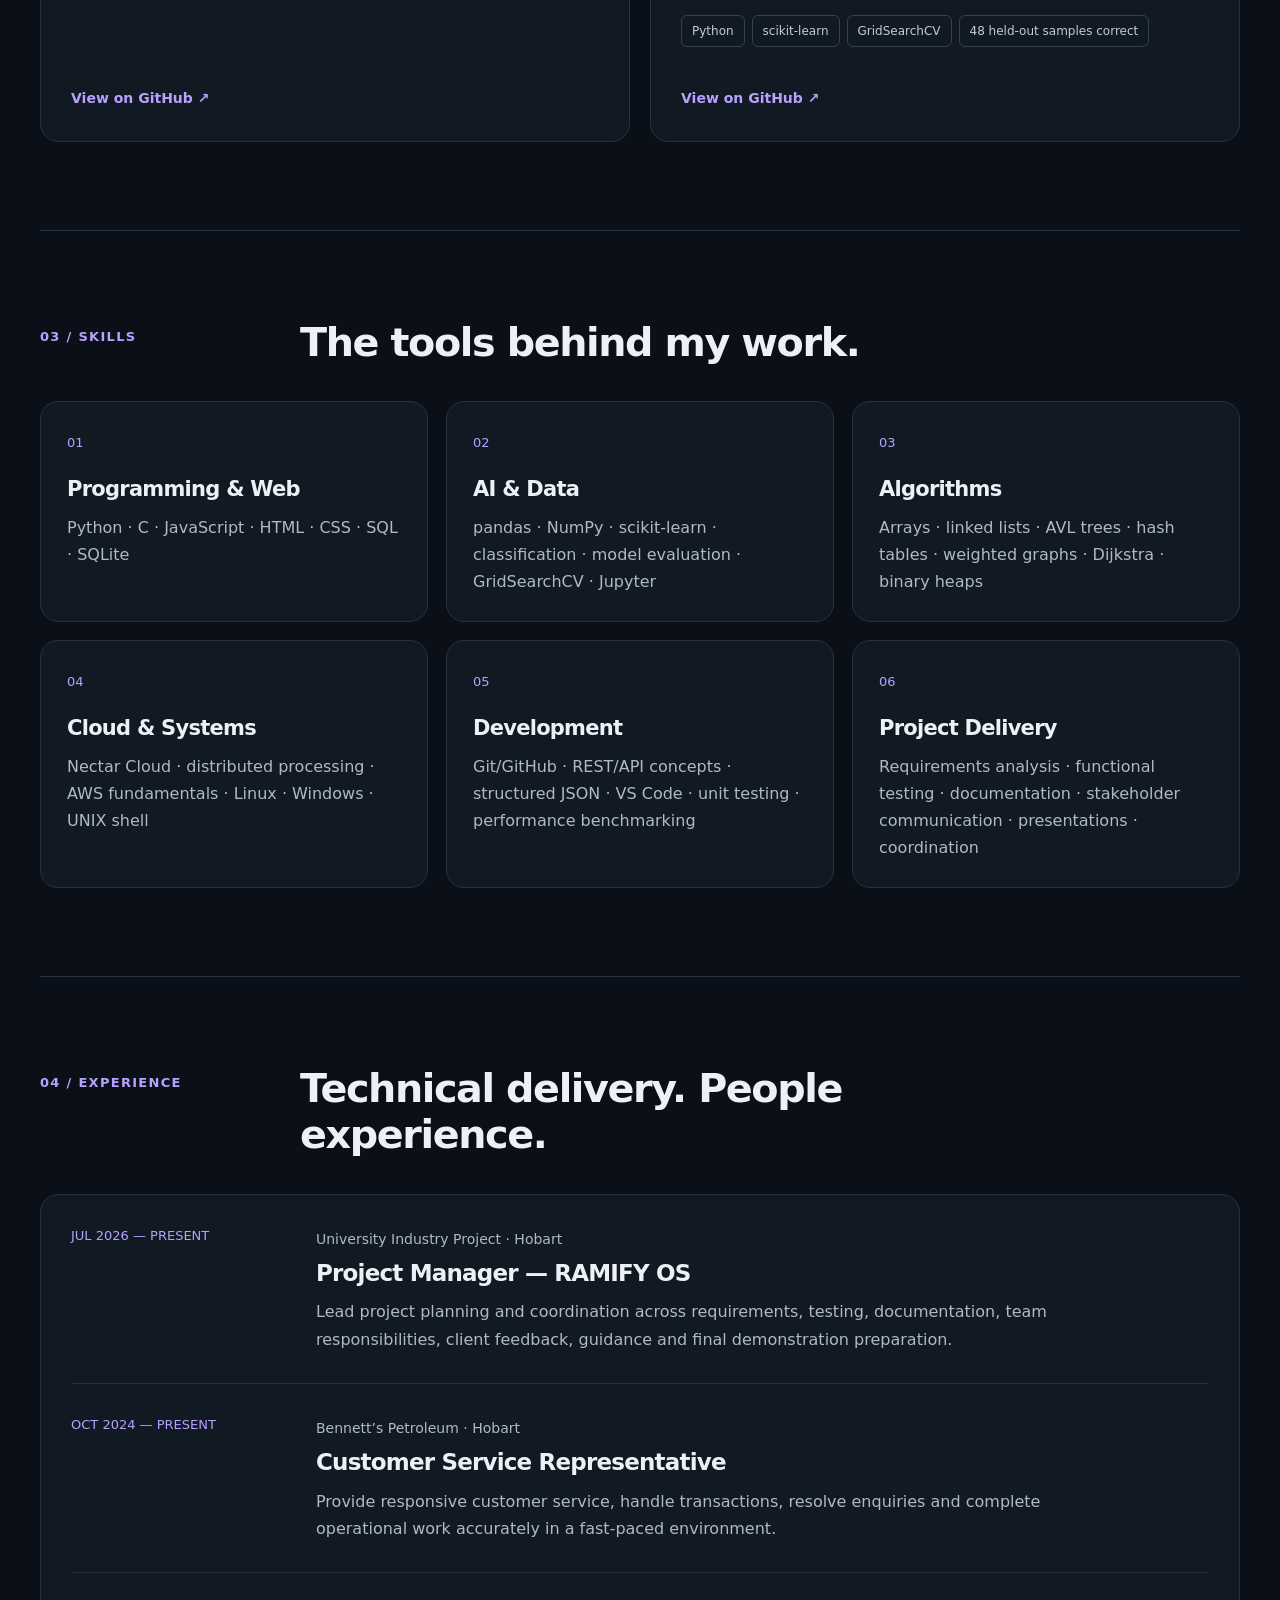
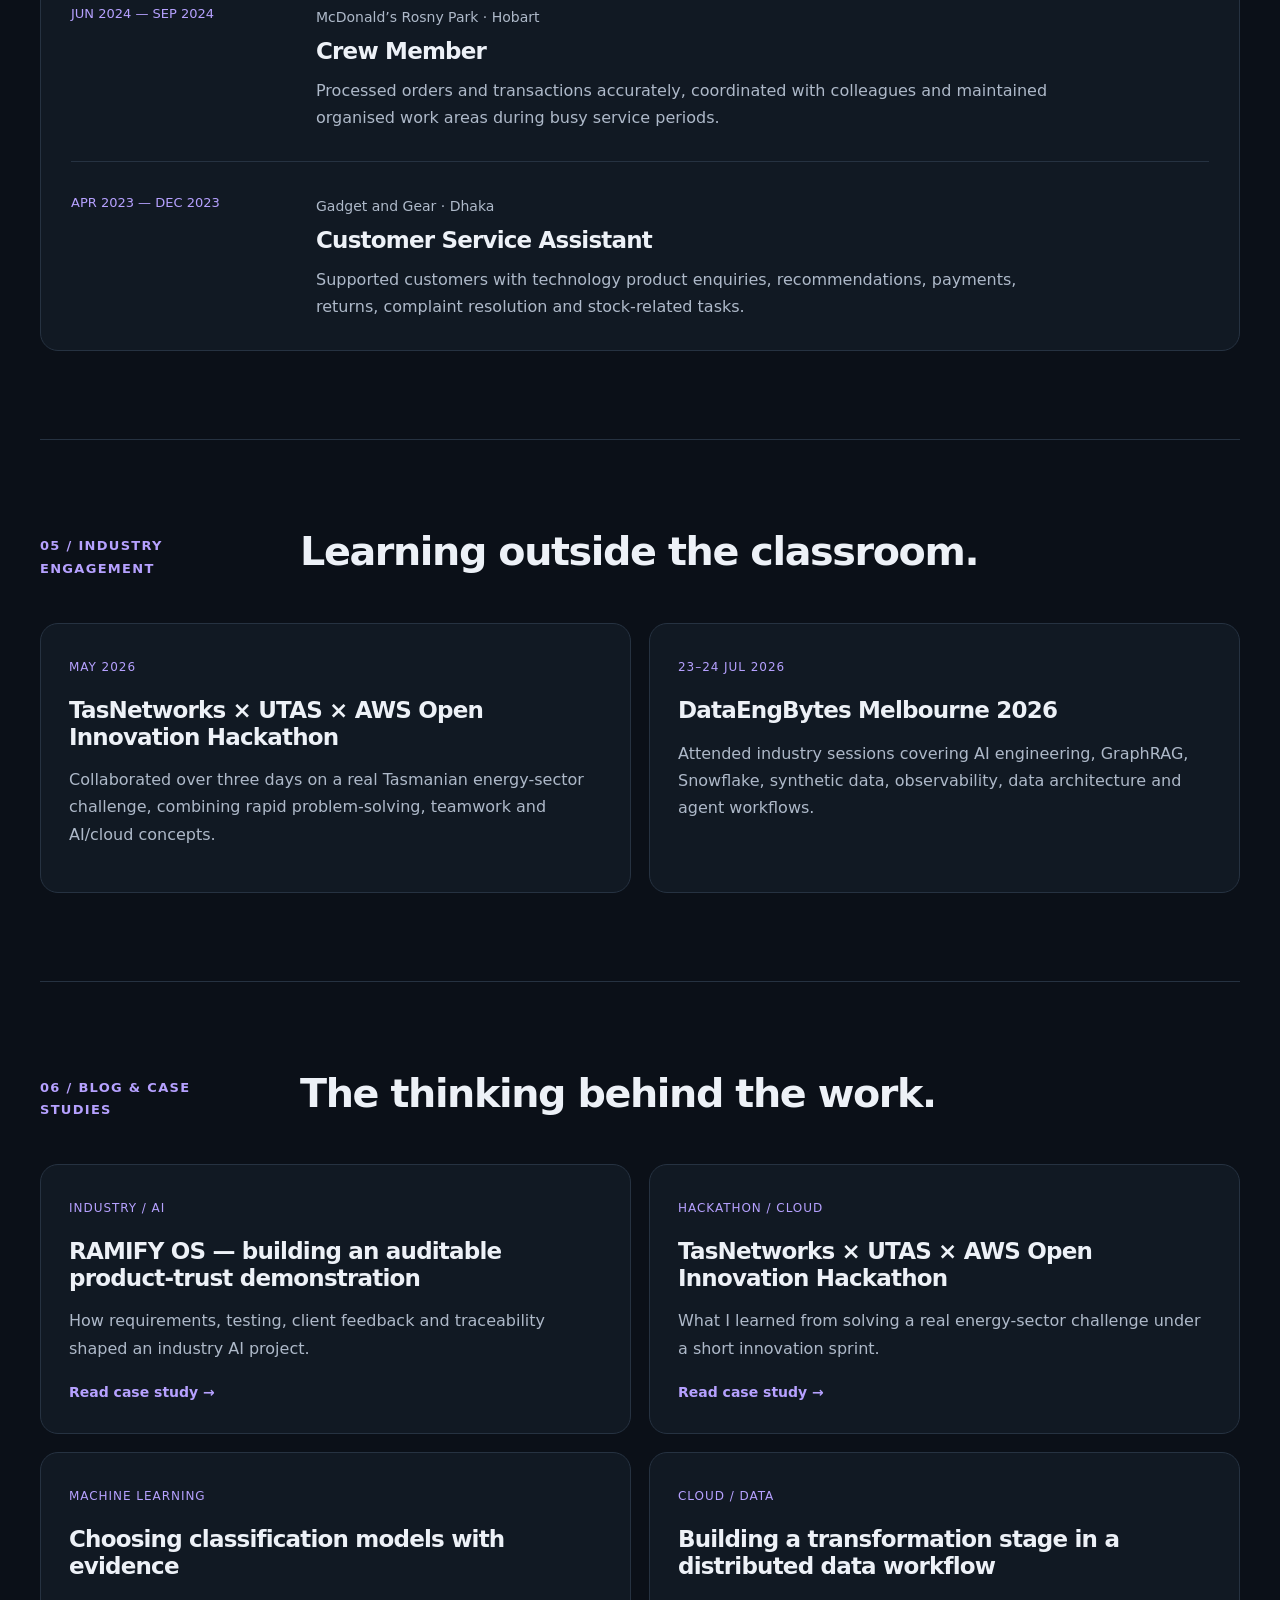
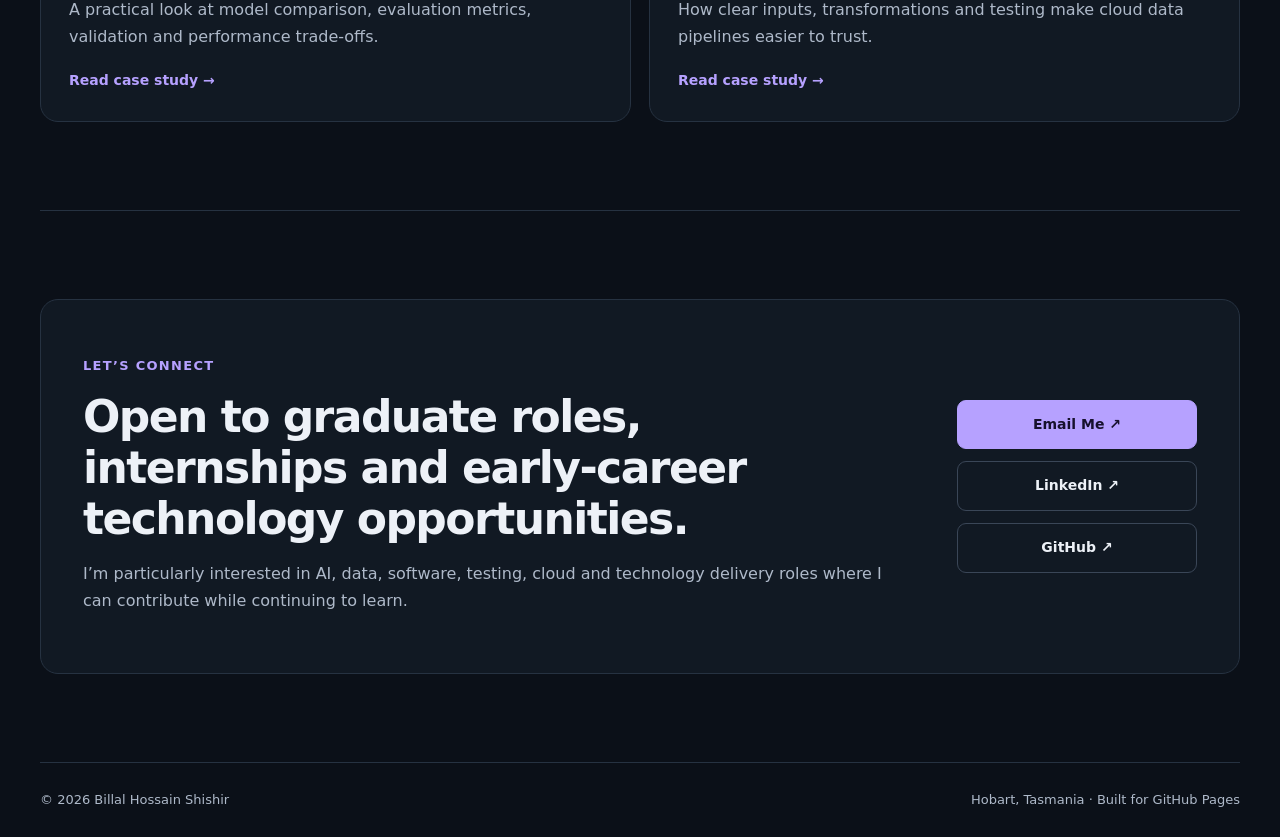
==== commit b1c54c75: "pic update" ====
--- a/docs/index.html
+++ b/docs/index.html
@@ -101,7 +101,7 @@
         <div class="hero-details"><span>Hobart, Tasmania</span><span>Open to graduate roles & internships</span></div>
       </div>
       <figure class="portrait-card reveal">
-        <div class="portrait-frame"><img src="assets/billal-waist-up.png?v=ff656fac849e" width="1122" height="1402" alt="Waist-up portrait of Billal Hossain Shishir" fetchpriority="high" decoding="async" /></div>
+        <div class="portrait-frame"><img src="assets/billal-waist-up.png?v=d9e171d9cbc3" width="1122" height="1402" alt="Waist-up portrait of Billal Hossain Shishir" fetchpriority="high" decoding="async" /></div>
         <figcaption><span>Learning. Building. Delivering.</span><span>UTAS · Artificial Intelligence</span></figcaption>
       </figure>
     </section>
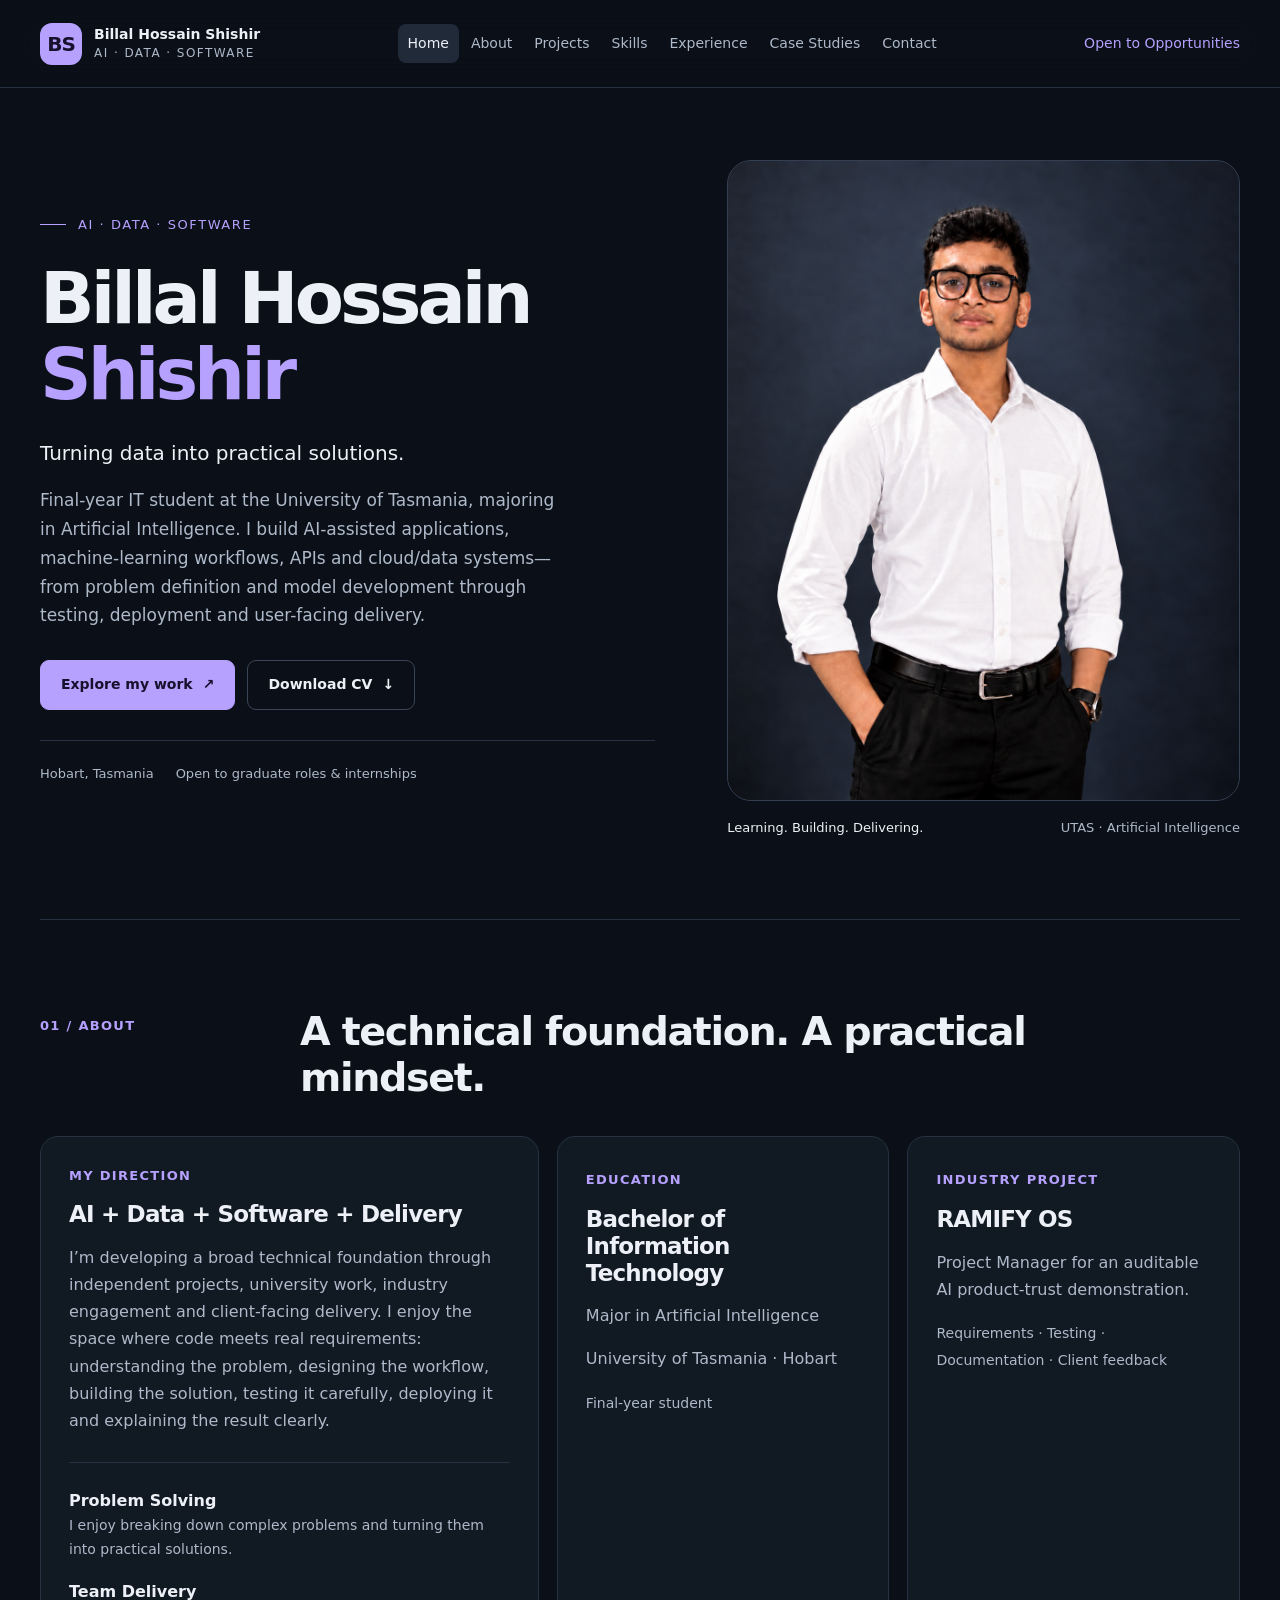
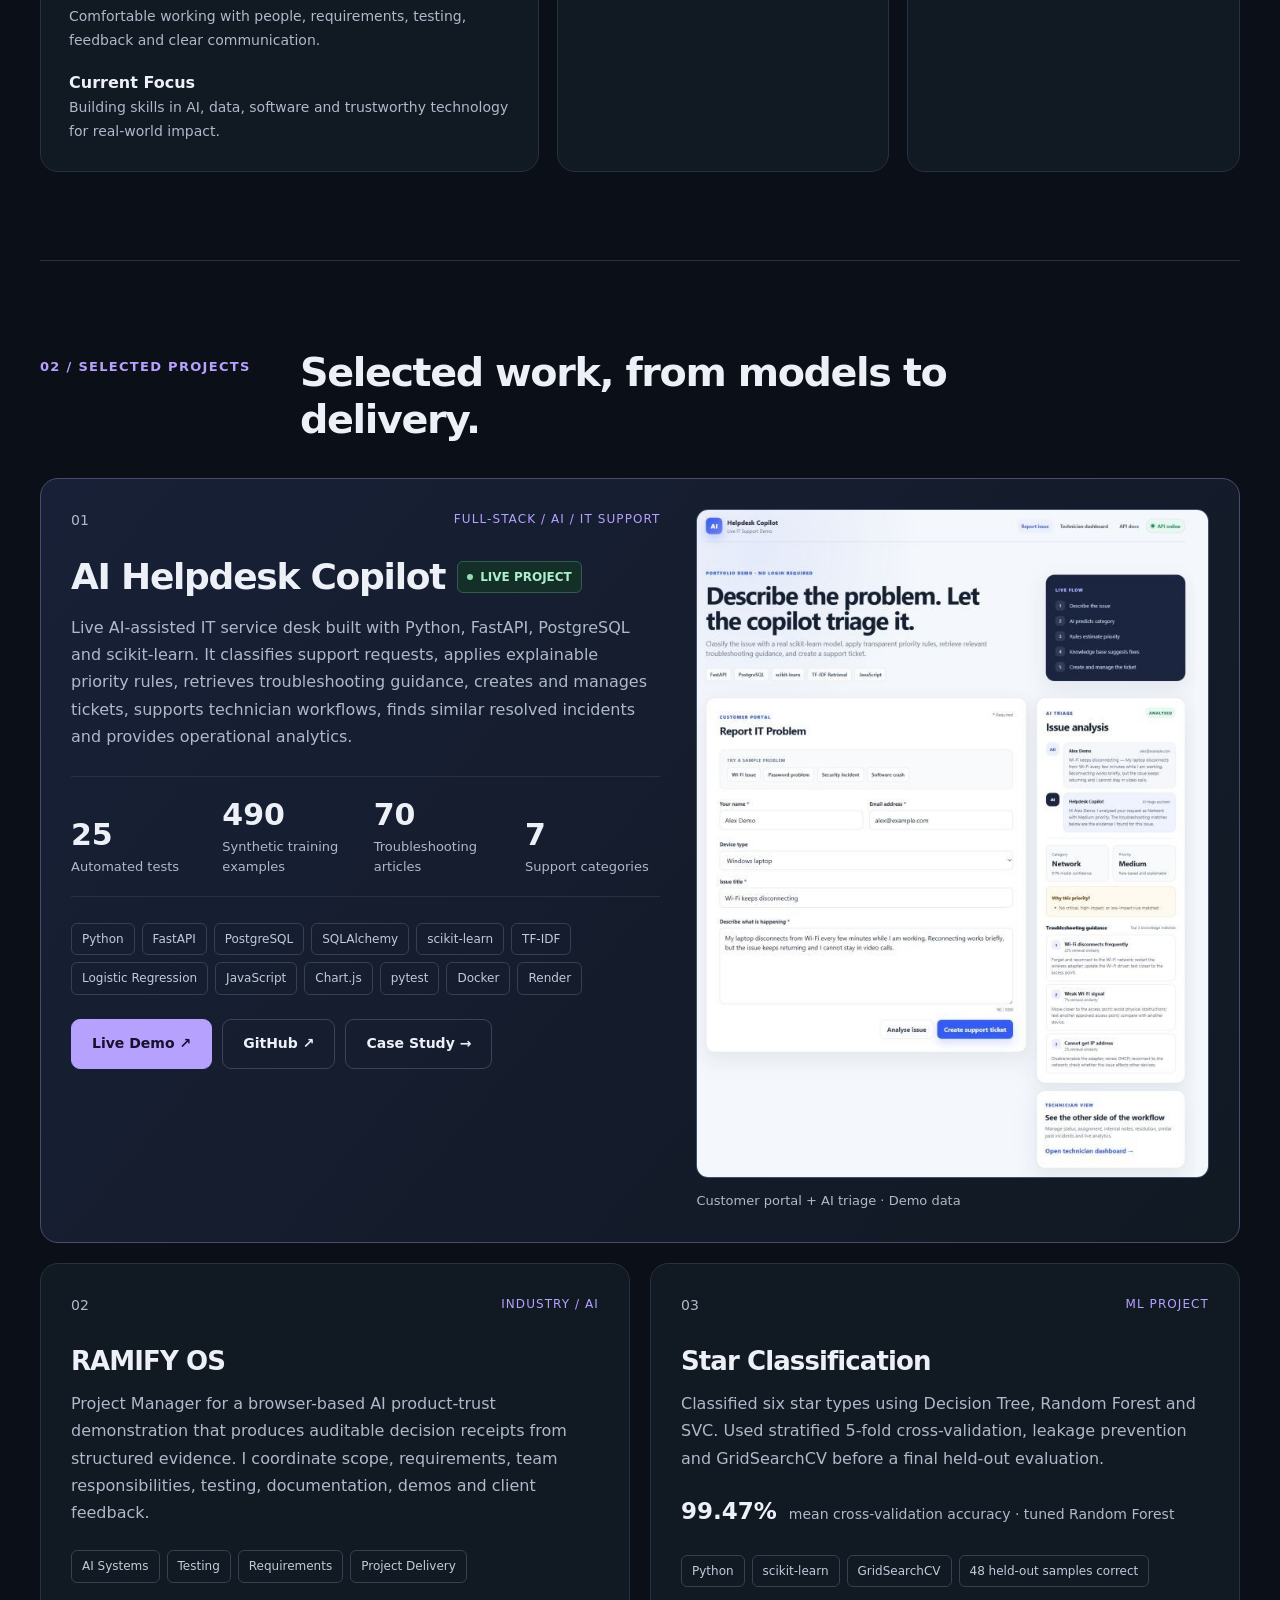
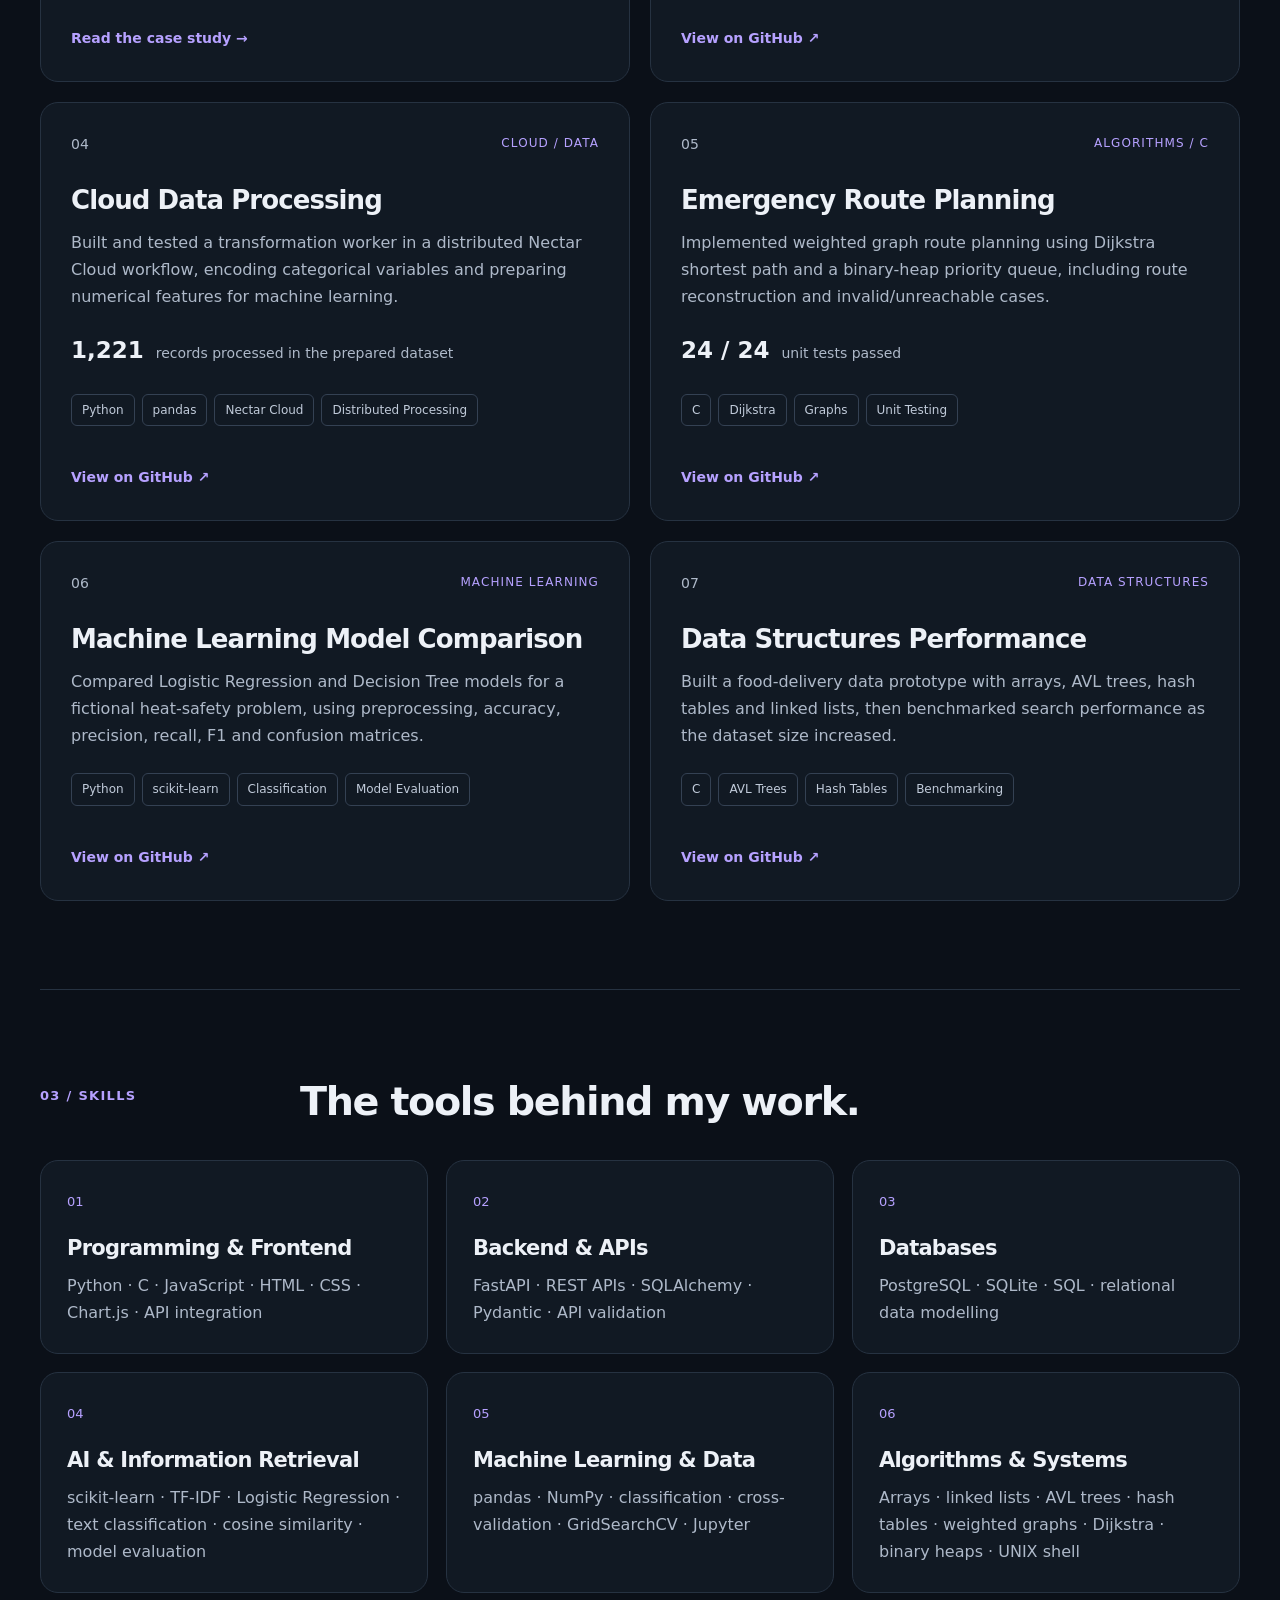
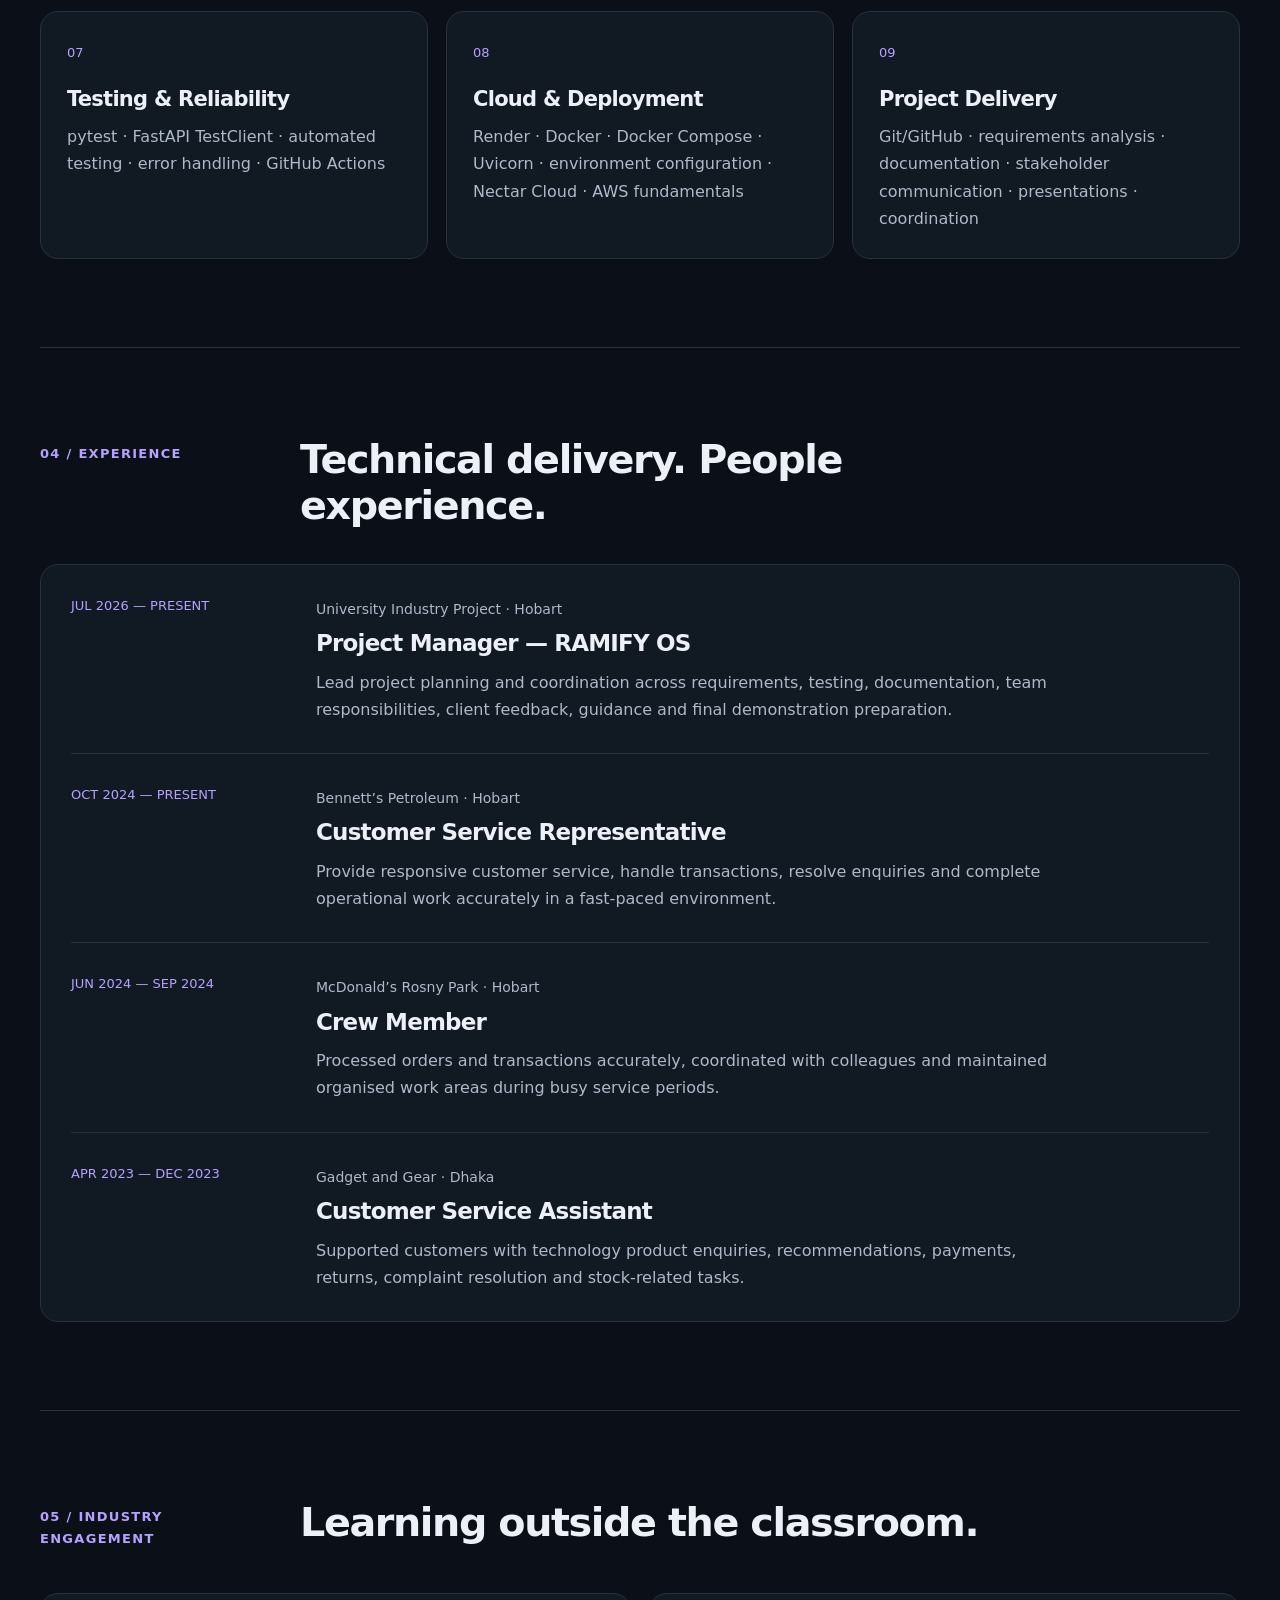
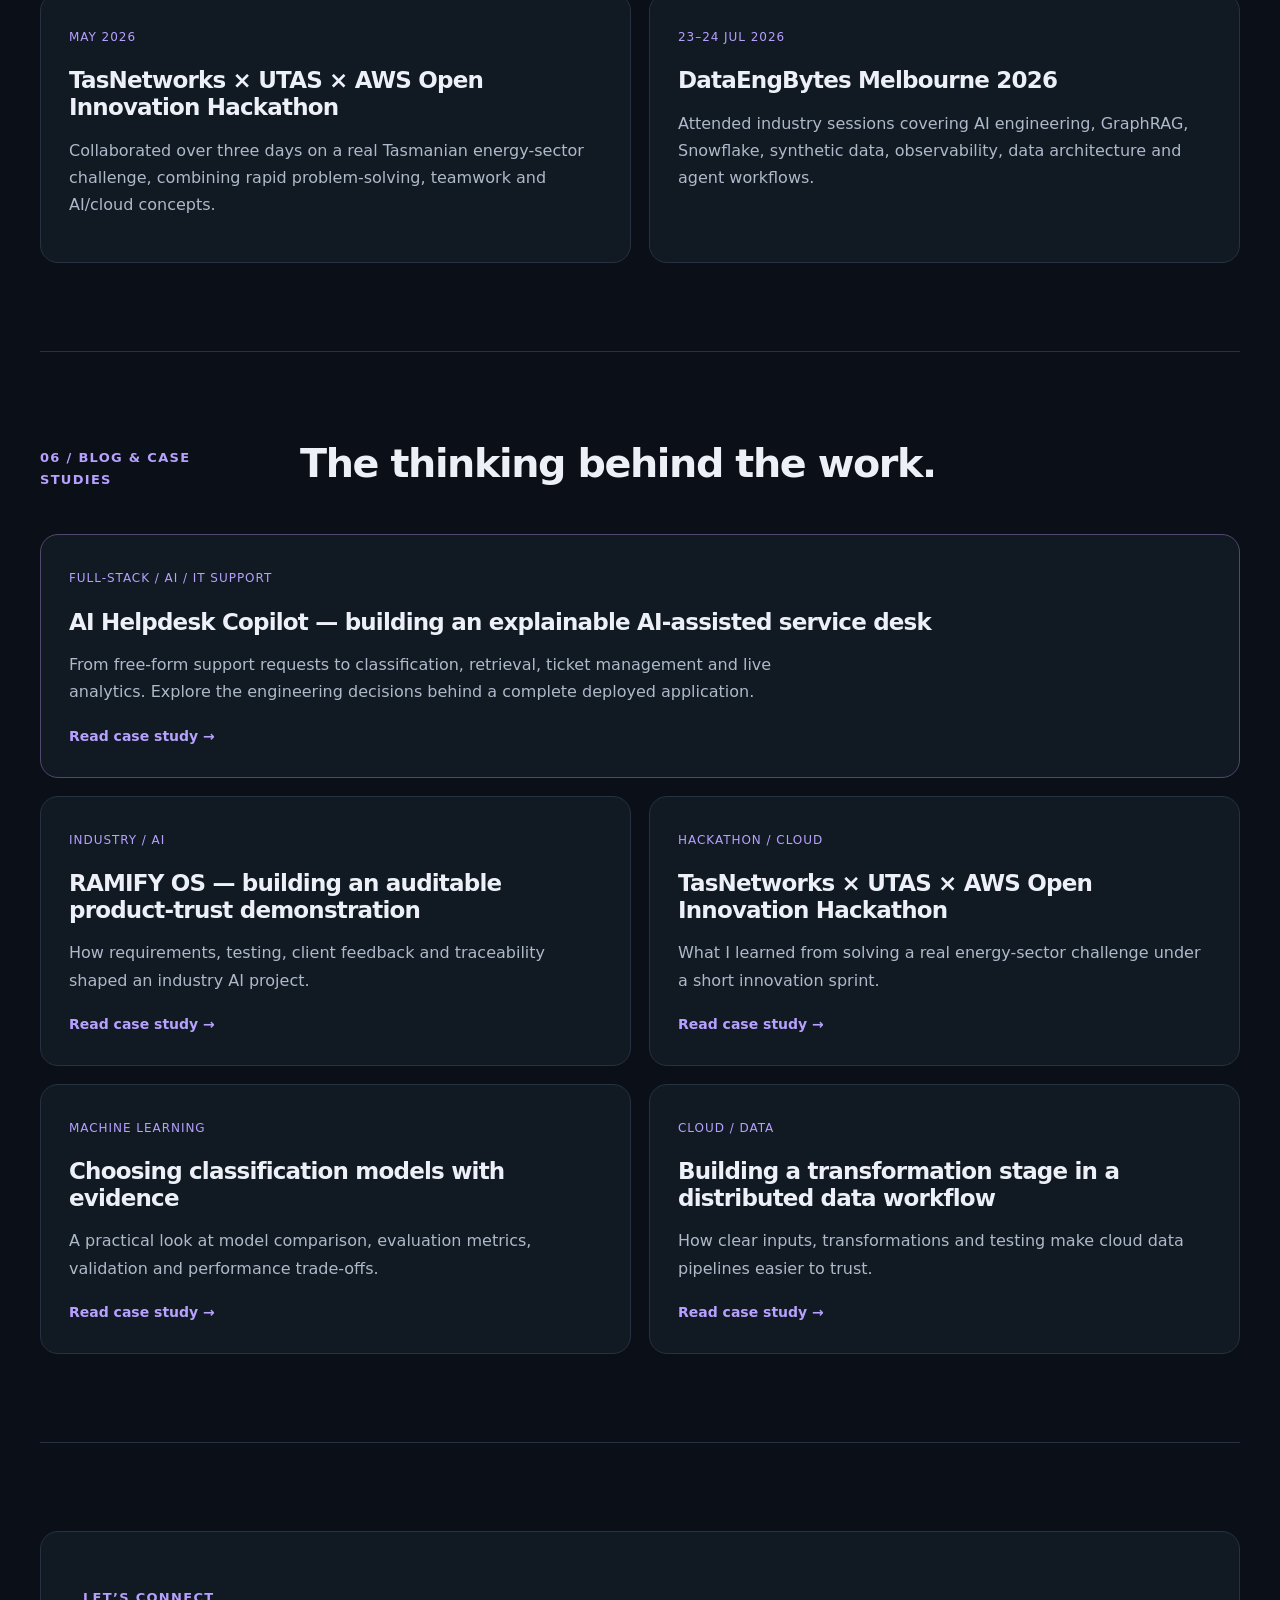
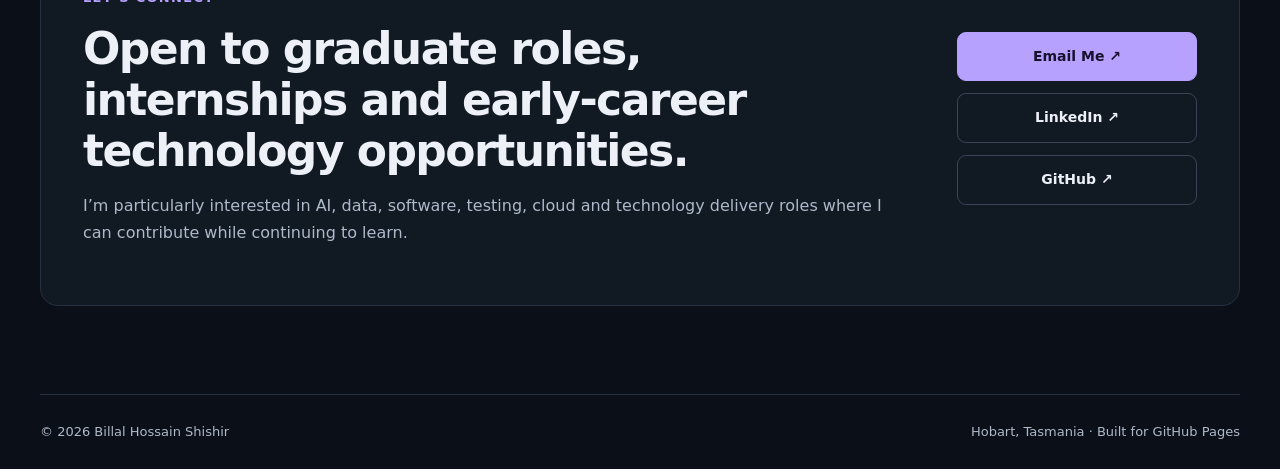
==== commit 17ca8112: "project added" ====
--- a/docs/index.html
+++ b/docs/index.html
@@ -4,7 +4,7 @@
   <meta charset="UTF-8" />
   <meta name="viewport" content="width=device-width, initial-scale=1.0" />
   <title>Billal Hossain Shishir | AI, Data & Software Portfolio</title>
-  <meta name="description" content="Portfolio of Billal Hossain Shishir, a final-year IT student majoring in Artificial Intelligence at the University of Tasmania in Hobart, Australia." />
+  <meta name="description" content="Portfolio of Billal Hossain Shishir featuring a live AI helpdesk, full-stack applications, machine learning, APIs, data, cloud and software projects." />
   <meta name="robots" content="index, follow, max-image-preview:large" />
   <meta name="author" content="Billal Hossain Shishir" />
   <meta name="google-site-verification" content="2ncyiwaYKs3h6OJeZsEFJJ34A5l7G0gyPgCTHh5dwqc" />
@@ -15,19 +15,19 @@
   <meta property="og:locale" content="en_AU" />
   <meta property="og:site_name" content="Billal Hossain Shishir Portfolio" />
   <meta property="og:title" content="Billal Hossain Shishir | AI, Data & Software Portfolio" />
-  <meta property="og:description" content="Explore AI, data, software, cloud and project-delivery work by Billal Hossain Shishir, a final-year IT student in Hobart, Australia." />
+  <meta property="og:description" content="Explore a live AI helpdesk, full-stack applications, machine learning, APIs, data, cloud and software work by Billal Hossain Shishir." />
   <meta property="og:url" content="https://billalhossain.com.au/" />
   <meta property="og:image" content="https://billalhossain.com.au/assets/billal-hero.jpg" />
   <meta property="og:image:alt" content="Billal Hossain Shishir portfolio" />
 
   <meta name="twitter:card" content="summary_large_image" />
   <meta name="twitter:title" content="Billal Hossain Shishir | AI, Data & Software Portfolio" />
-  <meta name="twitter:description" content="AI, data, software, cloud and project-delivery portfolio from a final-year IT student in Hobart, Australia." />
+  <meta name="twitter:description" content="Live AI application, full-stack, machine learning, API, data, cloud and software portfolio." />
   <meta name="twitter:image" content="https://billalhossain.com.au/assets/billal-hero.jpg" />
   <meta name="twitter:image:alt" content="Billal Hossain Shishir portfolio" />
 
   <link rel="icon" href="assets/favicon.svg" type="image/svg+xml" />
-  <link rel="stylesheet" href="styles.css?v=67662067f111" />
+  <link rel="stylesheet" href="styles.css?v=8417df4f9e55" />
   <link rel="stylesheet" href="home.css?v=70900dcd760f" />
 <script type="application/ld+json">
   {
@@ -55,6 +55,9 @@
     "knowsAbout": [
       "Artificial Intelligence",
       "Machine Learning",
+      "FastAPI",
+      "PostgreSQL",
+      "Information Retrieval",
       "Data Analysis",
       "Software Development",
       "Cloud Computing",
@@ -93,7 +96,7 @@
         <p class="hero-kicker">AI · Data · Software</p>
         <h1 id="hero-heading">Billal Hossain <span>Shishir</span></h1>
         <p class="hero-role">Turning data into practical solutions.</p>
-        <p class="hero-intro">Final-year IT student at the University of Tasmania, majoring in Artificial Intelligence. I build machine-learning workflows, cloud data services and reliable software—with clear requirements and careful testing.</p>
+        <p class="hero-intro">Final-year IT student at the University of Tasmania, majoring in Artificial Intelligence. I build AI-assisted applications, machine-learning workflows, APIs and cloud/data systems—from problem definition and model development through testing, deployment and user-facing delivery.</p>
         <div class="hero-actions">
           <a class="btn primary" href="#projects">Explore my work <span aria-hidden="true">↗</span></a>
           <a class="btn outline" href="Billal_Hossain_Shishir_CV.pdf" download>Download CV <span aria-hidden="true">↓</span></a>
@@ -114,7 +117,7 @@
         <article class="big-card glass reveal">
           <div class="eyebrow">MY DIRECTION</div>
           <h3>AI + Data + Software + Delivery</h3>
-          <p>I’m developing a broad technical foundation through university projects, industry engagement and client-facing delivery. I like the space where code meets real requirements: understanding the problem, building the solution, testing it carefully and explaining it clearly.</p>
+          <p>I’m developing a broad technical foundation through independent projects, university work, industry engagement and client-facing delivery. I enjoy the space where code meets real requirements: understanding the problem, designing the workflow, building the solution, testing it carefully, deploying it and explaining the result clearly.</p>
           <div class="stats">
             <div><strong>Problem Solving</strong><span>I enjoy breaking down complex problems and turning them into practical solutions.</span></div>
             <div><strong>Team Delivery</strong><span>Comfortable working with people, requirements, testing, feedback and clear communication.</span></div>
@@ -144,8 +147,20 @@
       </div>
 
       <div class="project-grid">
-        <article class="project-card glass featured reveal">
-          <div class="project-head"><span>01</span><em>INDUSTRY / AI</em></div>
+        <article class="project-card glass helpdesk-feature reveal" id="ai-helpdesk-project">
+          <div class="helpdesk-copy">
+            <div class="project-head"><span>01</span><em>FULL-STACK / AI / IT SUPPORT</em></div>
+            <div class="project-title-row"><h3>AI Helpdesk Copilot</h3><span class="live-badge"><i aria-hidden="true"></i> LIVE PROJECT</span></div>
+            <p>Live AI-assisted IT service desk built with Python, FastAPI, PostgreSQL and scikit-learn. It classifies support requests, applies explainable priority rules, retrieves troubleshooting guidance, creates and manages tickets, supports technician workflows, finds similar resolved incidents and provides operational analytics.</p>
+            <dl class="helpdesk-stats"><div><dt>Automated tests</dt><dd>25</dd></div><div><dt>Synthetic training examples</dt><dd>490</dd></div><div><dt>Troubleshooting articles</dt><dd>70</dd></div><div><dt>Support categories</dt><dd>7</dd></div></dl>
+            <div class="tags"><span>Python</span><span>FastAPI</span><span>PostgreSQL</span><span>SQLAlchemy</span><span>scikit-learn</span><span>TF-IDF</span><span>Logistic Regression</span><span>JavaScript</span><span>Chart.js</span><span>pytest</span><span>Docker</span><span>Render</span></div>
+            <div class="project-actions"><a class="btn primary" href="https://ai-helpdesk-copilot.onrender.com" target="_blank" rel="noreferrer">Live Demo ↗</a><a class="btn outline" href="https://github.com/Billalhossainshishir/ai-helpdesk-copilot" target="_blank" rel="noreferrer">GitHub ↗</a><a class="btn outline" href="case-studies.html#ai-helpdesk">Case Study →</a></div>
+          </div>
+          <figure class="project-screenshot"><a href="assets/ai-helpdesk-customer-portal.jpg" target="_blank" rel="noreferrer" aria-label="View full AI Helpdesk customer portal screenshot"><img src="assets/ai-helpdesk-customer-portal.jpg" width="650" height="850" alt="AI Helpdesk customer portal alongside a real Network triage result, explainable priority and troubleshooting matches, using fictional demo data" loading="lazy" decoding="async" /></a><figcaption>Customer portal + AI triage · Demo data</figcaption></figure>
+        </article>
+
+        <article class="project-card glass reveal">
+          <div class="project-head"><span>02</span><em>INDUSTRY / AI</em></div>
           <div class="project-symbol">R</div>
           <h3>RAMIFY OS</h3>
           <p>Project Manager for a browser-based AI product-trust demonstration that produces auditable decision receipts from structured evidence. I coordinate scope, requirements, team responsibilities, testing, documentation, demos and client feedback.</p>
@@ -154,22 +169,12 @@
         </article>
 
         <article class="project-card glass reveal delay-1">
-          <div class="project-head"><span>02</span><em>MACHINE LEARNING</em></div>
-          <div class="project-symbol">ML</div>
-          <h3>Machine Learning Model Comparison</h3>
-          <p>Compared Logistic Regression and Decision Tree models for a fictional heat-safety problem, using preprocessing, accuracy, precision, recall, F1 and confusion matrices.</p>
-          <div class="tags"><span>Python</span><span>scikit-learn</span><span>Classification</span><span>Model Evaluation</span></div>
-          <a class="project-link" href="https://github.com/Billalhossainshishir/machine-learning-model-comparison" target="_blank" rel="noreferrer">View on GitHub ↗</a>
-        </article>
-
-        <article class="project-card glass reveal">
-          <div class="project-head"><span>03</span><em>ALGORITHMS / C</em></div>
-          <div class="project-symbol">D</div>
-          <h3>Emergency Route Planning</h3>
-          <p>Implemented weighted graph route planning using Dijkstra shortest path and a binary-heap priority queue, including route reconstruction and invalid/unreachable cases.</p>
-          <div class="metric-bar"><b>24 / 24</b><span>unit tests passed</span></div>
-          <div class="tags"><span>C</span><span>Dijkstra</span><span>Graphs</span><span>Unit Testing</span></div>
-          <a class="project-link" href="https://github.com/Billalhossainshishir/emergency-route-planning" target="_blank" rel="noreferrer">View on GitHub ↗</a>
+          <div class="project-head"><span>03</span><em>ML PROJECT</em></div>
+          <div class="project-symbol">★</div>
+          <h3>Star Classification</h3>
+          <p>Classified six star types using Decision Tree, Random Forest and SVC. Used stratified 5-fold cross-validation, leakage prevention and GridSearchCV before a final held-out evaluation.</p>
+          <div class="metric-bar"><b>99.47%</b><span>mean cross-validation accuracy · tuned Random Forest</span></div><div class="tags"><span>Python</span><span>scikit-learn</span><span>GridSearchCV</span><span>48 held-out samples correct</span></div>
+          <a class="project-link" href="https://github.com/Billalhossainshishir/star-classification-machine-learning" target="_blank" rel="noreferrer">View on GitHub ↗</a>
         </article>
 
         <article class="project-card glass reveal delay-1">
@@ -183,22 +188,32 @@
         </article>
 
         <article class="project-card glass reveal">
-          <div class="project-head"><span>05</span><em>DATA STRUCTURES</em></div>
+          <div class="project-head"><span>05</span><em>ALGORITHMS / C</em></div>
+          <div class="project-symbol">D</div>
+          <h3>Emergency Route Planning</h3>
+          <p>Implemented weighted graph route planning using Dijkstra shortest path and a binary-heap priority queue, including route reconstruction and invalid/unreachable cases.</p>
+          <div class="metric-bar"><b>24 / 24</b><span>unit tests passed</span></div>
+          <div class="tags"><span>C</span><span>Dijkstra</span><span>Graphs</span><span>Unit Testing</span></div>
+          <a class="project-link" href="https://github.com/Billalhossainshishir/emergency-route-planning" target="_blank" rel="noreferrer">View on GitHub ↗</a>
+        </article>
+
+        <article class="project-card glass reveal delay-1">
+          <div class="project-head"><span>06</span><em>MACHINE LEARNING</em></div>
+          <div class="project-symbol">ML</div>
+          <h3>Machine Learning Model Comparison</h3>
+          <p>Compared Logistic Regression and Decision Tree models for a fictional heat-safety problem, using preprocessing, accuracy, precision, recall, F1 and confusion matrices.</p>
+          <div class="tags"><span>Python</span><span>scikit-learn</span><span>Classification</span><span>Model Evaluation</span></div>
+          <a class="project-link" href="https://github.com/Billalhossainshishir/machine-learning-model-comparison" target="_blank" rel="noreferrer">View on GitHub ↗</a>
+        </article>
+
+        <article class="project-card glass reveal">
+          <div class="project-head"><span>07</span><em>DATA STRUCTURES</em></div>
           <div class="project-symbol">DS</div>
           <h3>Data Structures Performance</h3>
           <p>Built a food-delivery data prototype with arrays, AVL trees, hash tables and linked lists, then benchmarked search performance as the dataset size increased.</p>
           <div class="tags"><span>C</span><span>AVL Trees</span><span>Hash Tables</span><span>Benchmarking</span></div>
           <a class="project-link" href="https://github.com/Billalhossainshishir/data-structures-performance" target="_blank" rel="noreferrer">View on GitHub ↗</a>
         </article>
-
-        <article class="project-card glass reveal delay-1">
-          <div class="project-head"><span>06</span><em>ML PROJECT</em></div>
-          <div class="project-symbol">★</div>
-          <h3>Star Classification</h3>
-          <p>Classified six star types using Decision Tree, Random Forest and SVC. Used stratified 5-fold cross-validation, leakage prevention and GridSearchCV before a final held-out evaluation.</p>
-          <div class="metric-bar"><b>99.47%</b><span>mean cross-validation accuracy · tuned Random Forest</span></div><div class="tags"><span>Python</span><span>scikit-learn</span><span>GridSearchCV</span><span>48 held-out samples correct</span></div>
-          <a class="project-link" href="https://github.com/Billalhossainshishir/star-classification-machine-learning" target="_blank" rel="noreferrer">View on GitHub ↗</a>
-        </article>
       </div>
     </section>
 
@@ -208,12 +223,15 @@
         <h2>The tools behind my work.</h2>
       </div>
       <div class="skills-grid">
-        <article class="skill-card glass reveal"><span>01</span><h3>Programming & Web</h3><p>Python · C · JavaScript · HTML · CSS · SQL · SQLite</p></article>
-        <article class="skill-card glass reveal delay-1"><span>02</span><h3>AI & Data</h3><p>pandas · NumPy · scikit-learn · classification · model evaluation · GridSearchCV · Jupyter</p></article>
-        <article class="skill-card glass reveal"><span>03</span><h3>Algorithms</h3><p>Arrays · linked lists · AVL trees · hash tables · weighted graphs · Dijkstra · binary heaps</p></article>
-        <article class="skill-card glass reveal delay-1"><span>04</span><h3>Cloud & Systems</h3><p>Nectar Cloud · distributed processing · AWS fundamentals · Linux · Windows · UNIX shell</p></article>
-        <article class="skill-card glass reveal"><span>05</span><h3>Development</h3><p>Git/GitHub · REST/API concepts · structured JSON · VS Code · unit testing · performance benchmarking</p></article>
-        <article class="skill-card glass reveal delay-1"><span>06</span><h3>Project Delivery</h3><p>Requirements analysis · functional testing · documentation · stakeholder communication · presentations · coordination</p></article>
+        <article class="skill-card glass reveal"><span>01</span><h3>Programming & Frontend</h3><p>Python · C · JavaScript · HTML · CSS · Chart.js · API integration</p></article>
+        <article class="skill-card glass reveal"><span>02</span><h3>Backend & APIs</h3><p>FastAPI · REST APIs · SQLAlchemy · Pydantic · API validation</p></article>
+        <article class="skill-card glass reveal"><span>03</span><h3>Databases</h3><p>PostgreSQL · SQLite · SQL · relational data modelling</p></article>
+        <article class="skill-card glass reveal"><span>04</span><h3>AI & Information Retrieval</h3><p>scikit-learn · TF-IDF · Logistic Regression · text classification · cosine similarity · model evaluation</p></article>
+        <article class="skill-card glass reveal"><span>05</span><h3>Machine Learning & Data</h3><p>pandas · NumPy · classification · cross-validation · GridSearchCV · Jupyter</p></article>
+        <article class="skill-card glass reveal"><span>06</span><h3>Algorithms & Systems</h3><p>Arrays · linked lists · AVL trees · hash tables · weighted graphs · Dijkstra · binary heaps · UNIX shell</p></article>
+        <article class="skill-card glass reveal"><span>07</span><h3>Testing & Reliability</h3><p>pytest · FastAPI TestClient · automated testing · error handling · GitHub Actions</p></article>
+        <article class="skill-card glass reveal"><span>08</span><h3>Cloud & Deployment</h3><p>Render · Docker · Docker Compose · Uvicorn · environment configuration · Nectar Cloud · AWS fundamentals</p></article>
+        <article class="skill-card glass reveal"><span>09</span><h3>Project Delivery</h3><p>Git/GitHub · requirements analysis · documentation · stakeholder communication · presentations · coordination</p></article>
       </div>
     </section>
 
@@ -247,6 +265,12 @@
         <h2>The thinking behind the work.</h2>
       </div>
       <div class="case-preview-grid">
+        <article class="case-preview glass reveal helpdesk-preview">
+          <span class="case-type">FULL-STACK / AI / IT SUPPORT</span>
+          <h3>AI Helpdesk Copilot — building an explainable AI-assisted service desk</h3>
+          <p>From free-form support requests to classification, retrieval, ticket management and live analytics. Explore the engineering decisions behind a complete deployed application.</p>
+          <a href="case-studies.html#ai-helpdesk">Read case study →</a>
+        </article>
         <article class="case-preview glass reveal">
           <span class="case-type">INDUSTRY / AI</span>
           <h3>RAMIFY OS — building an auditable product-trust demonstration</h3>
--- a/docs/styles.css
+++ b/docs/styles.css
@@ -674,3 +674,39 @@
 
 
 }
+
+/* Featured live application and shared evidence metrics. */
+.helpdesk-feature {
+  grid-column: 1 / -1;
+  display: grid;
+  grid-template-columns: minmax(0, 1.15fr) minmax(0, 1fr);
+  gap: 36px;
+  background: linear-gradient(130deg, #182037, #111923);
+  border-color: #51496d;
+}
+.helpdesk-copy { min-width: 0; }
+.project-title-row { display: flex; align-items: center; flex-wrap: wrap; gap: 12px; margin: 24px 0 16px; }
+.project-title-row h3 { margin: 0; font-size: clamp(28px, 3vw, 36px); }
+.helpdesk-copy > p { margin: 0; }
+.live-badge { display: inline-flex; align-items: center; gap: 7px; padding: 5px 9px; border: 1px solid #365b50; border-radius: 6px; background: #142e28; color: #acf0cb; font-size: 12px; font-weight: 650; white-space: nowrap; }
+.live-badge i { width: 6px; height: 6px; border-radius: 50%; background: #8fe0af; }
+.helpdesk-stats { display: grid; grid-template-columns: repeat(4, minmax(0, 1fr)); margin: 26px 0; border-block: 1px solid var(--line); padding: 20px 0; gap: 16px; }
+.helpdesk-stats > div { display: flex; flex-direction: column-reverse; justify-content: end; gap: 4px; }
+.helpdesk-stats dt { font-size: 13px; line-height: 1.5; color: var(--muted); }
+.helpdesk-stats dd { margin: 0; font-size: 30px; line-height: 1.2; font-weight: 650; color: var(--text); }
+.project-actions { display: flex; flex-wrap: wrap; gap: 10px; margin-top: 24px; }
+.project-screenshot { min-width: 0; margin: 0; align-self: center; }
+.project-screenshot a { display: block; border: 1px solid #40516b; border-radius: 12px; overflow: hidden; background: #f5f7fc; }
+.project-screenshot img { width: 100%; height: auto; }
+.project-screenshot figcaption { margin-top: 12px; font-size: 13px; color: var(--muted); }
+.helpdesk-preview { grid-column: 1 / -1; border-color: #51496d; }
+.helpdesk-preview p { max-width: 780px; }
+@media (max-width: 1000px) {
+  .helpdesk-feature { grid-template-columns: 1fr; }
+  .project-screenshot { width: min(100%, 720px); justify-self: center; }
+}
+@media (max-width: 480px) {
+  .helpdesk-stats { grid-template-columns: repeat(2, minmax(0, 1fr)); }
+  .project-head { flex-wrap: wrap; }
+  .project-actions .btn { flex: 1 1 auto; }
+}
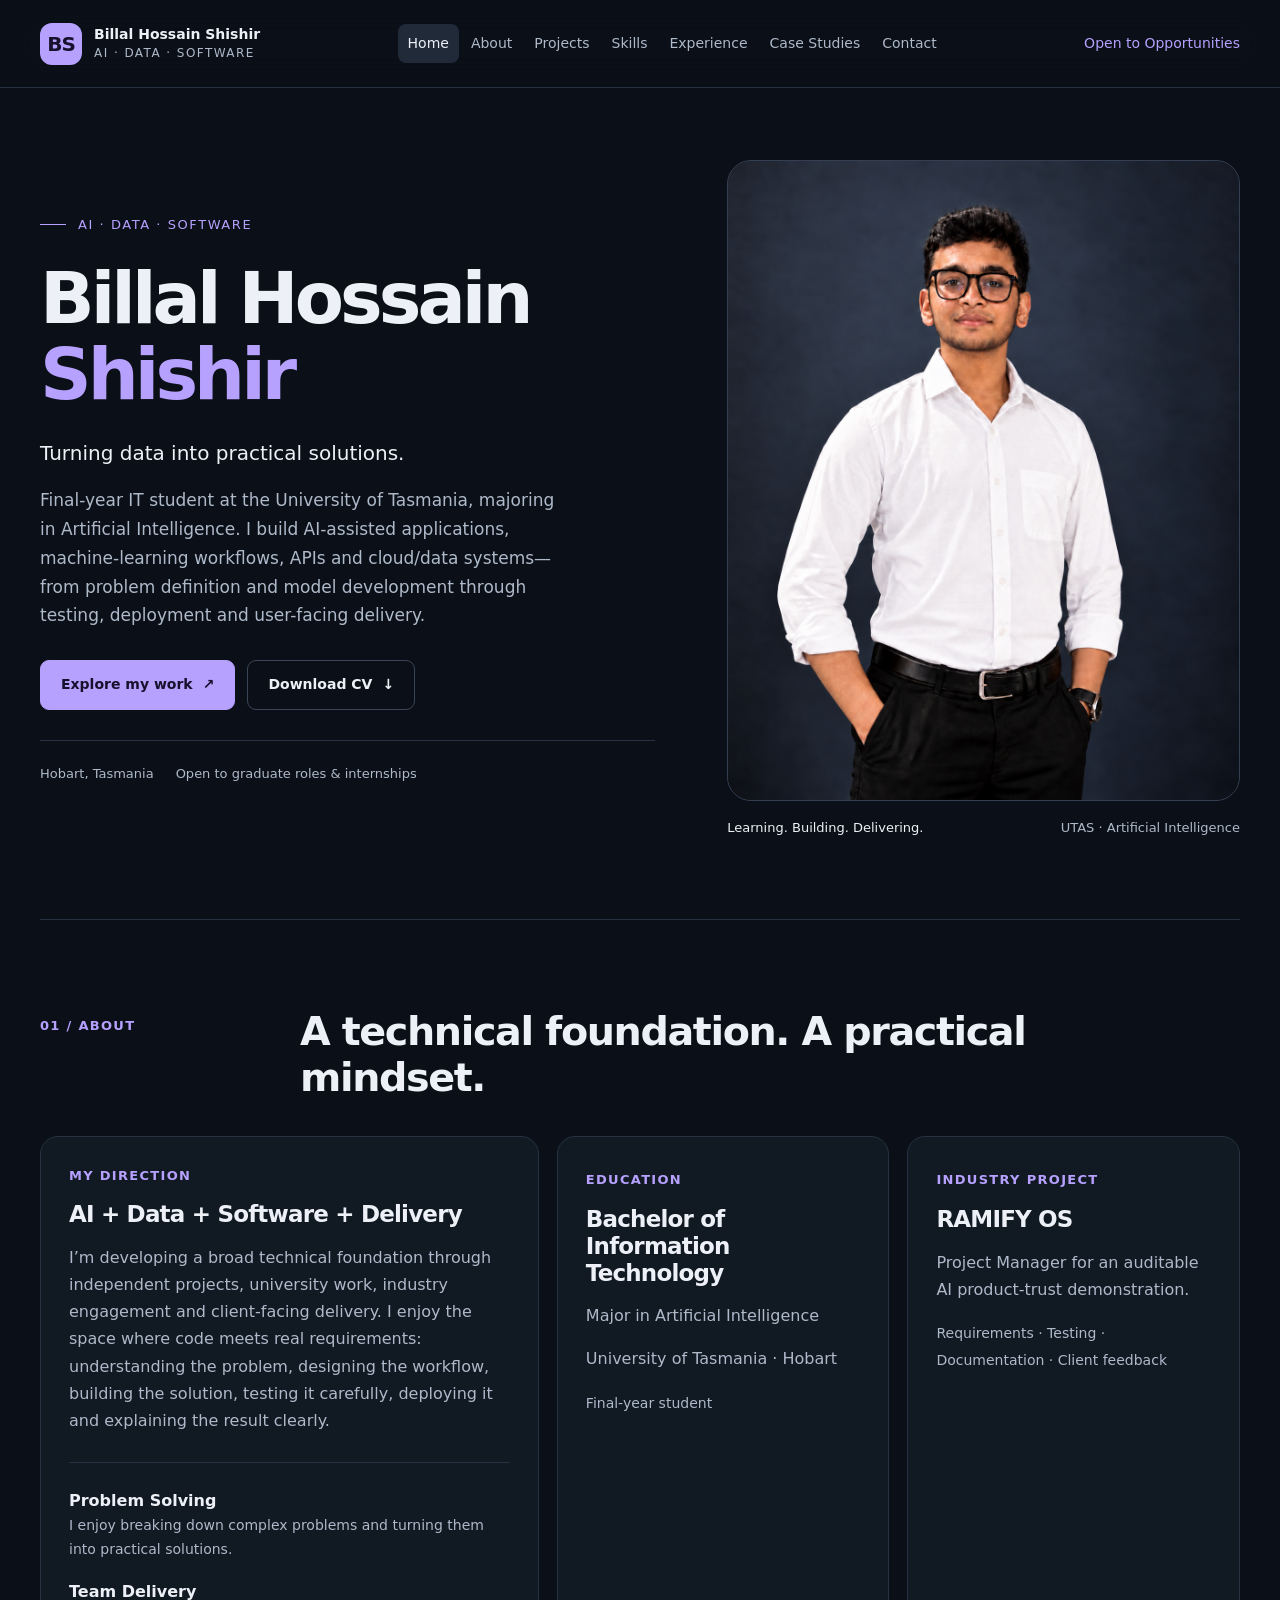
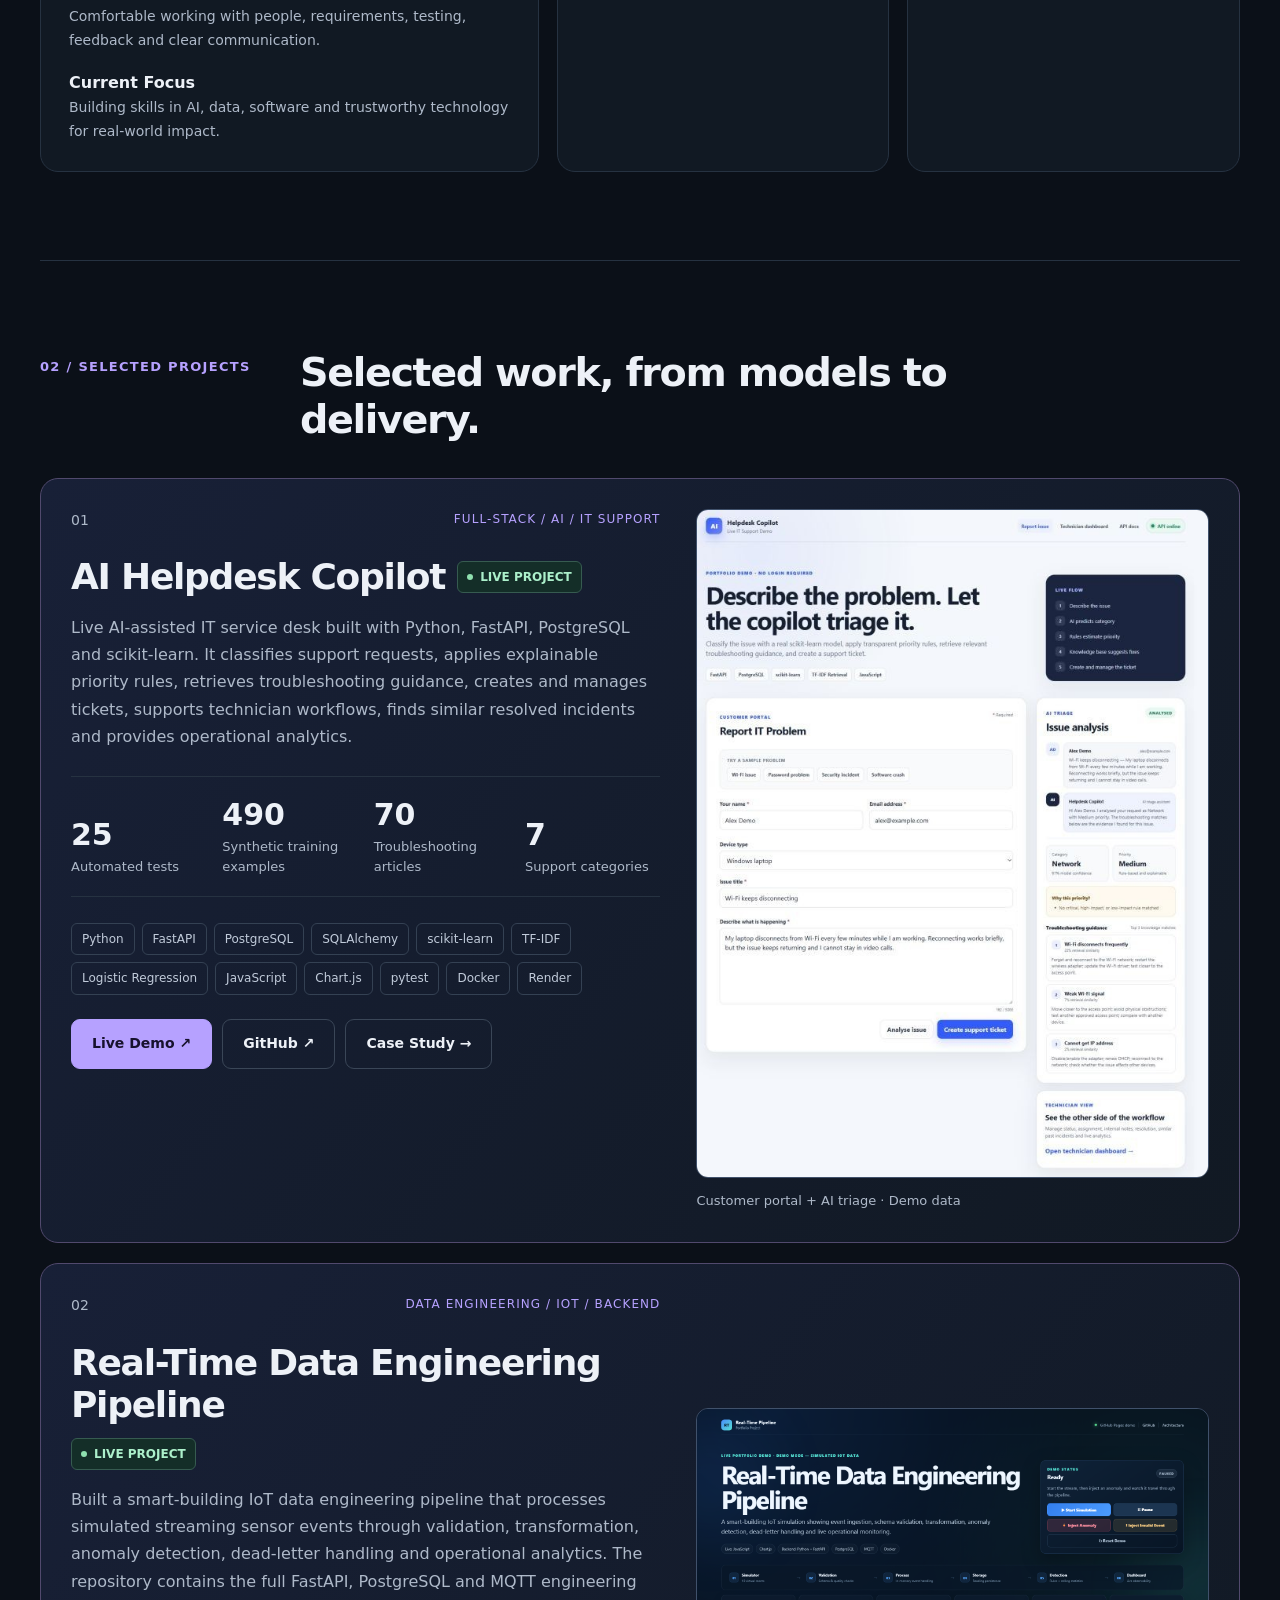
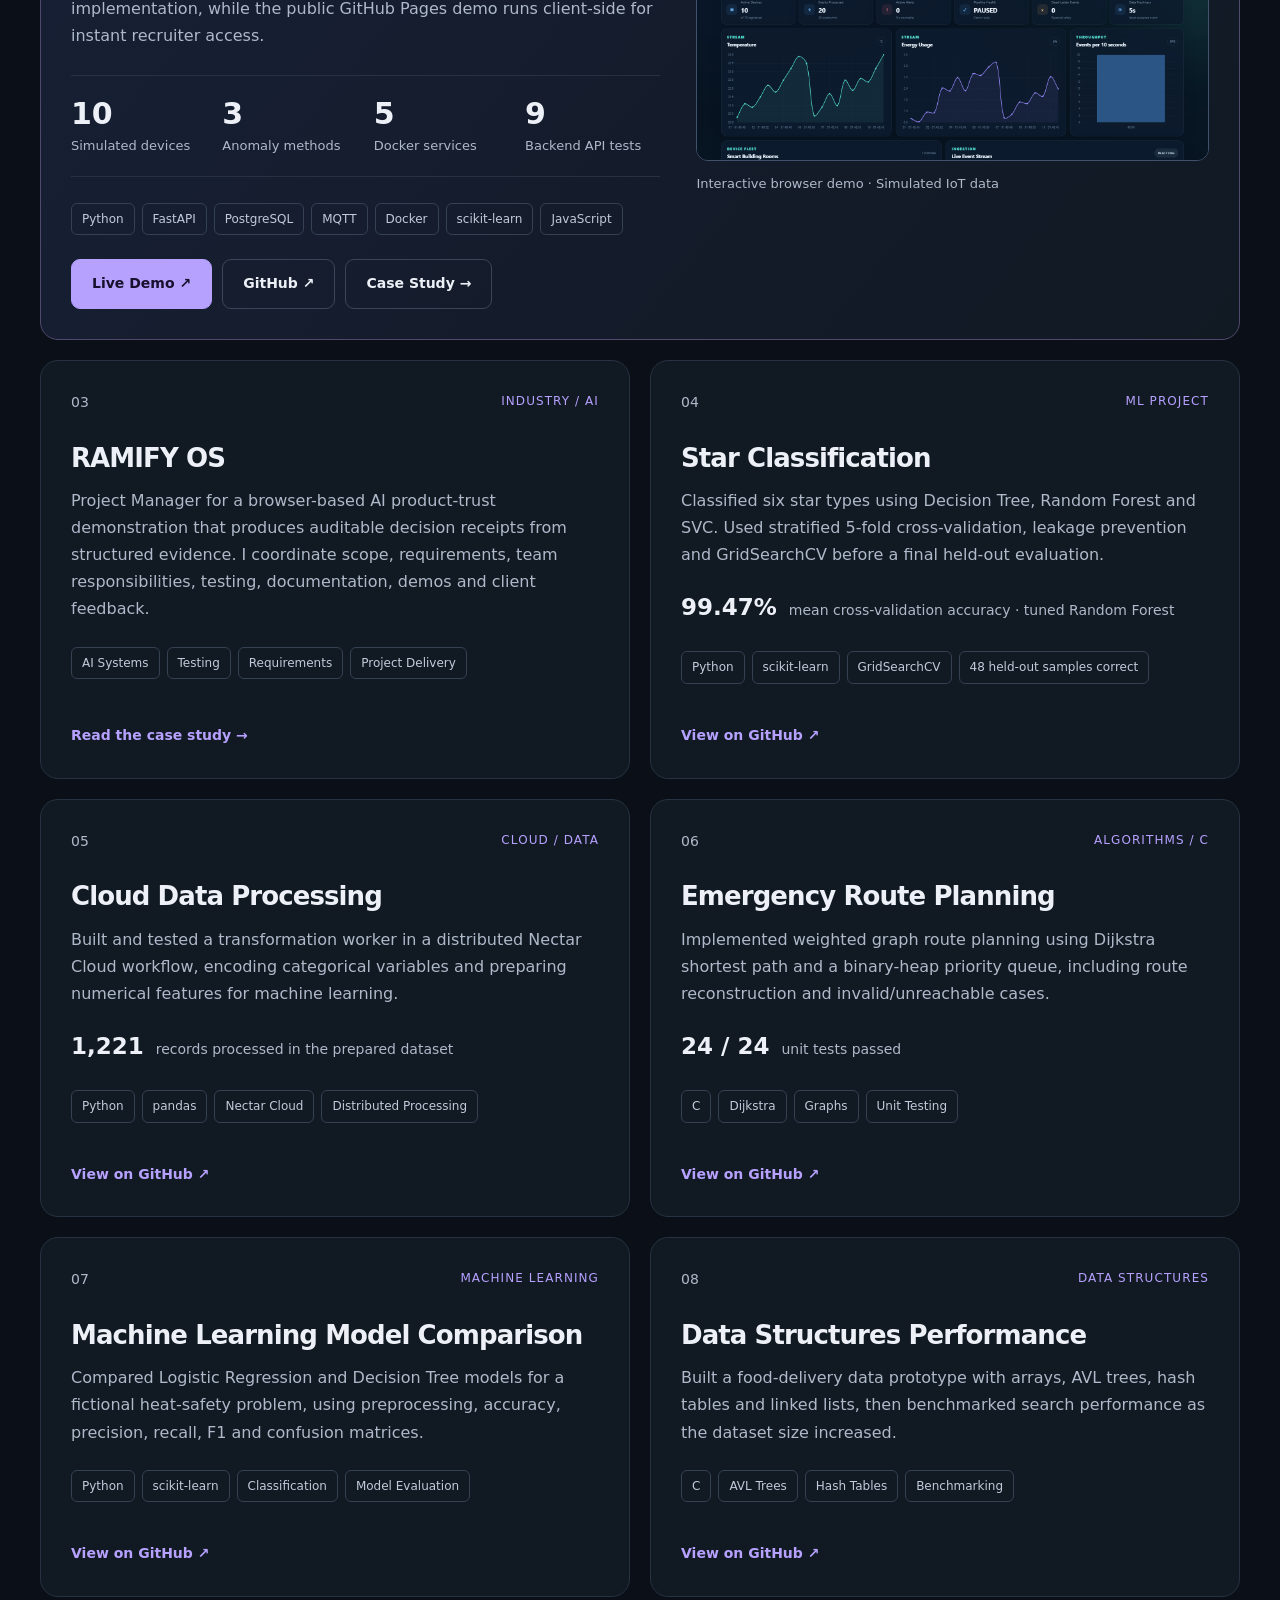
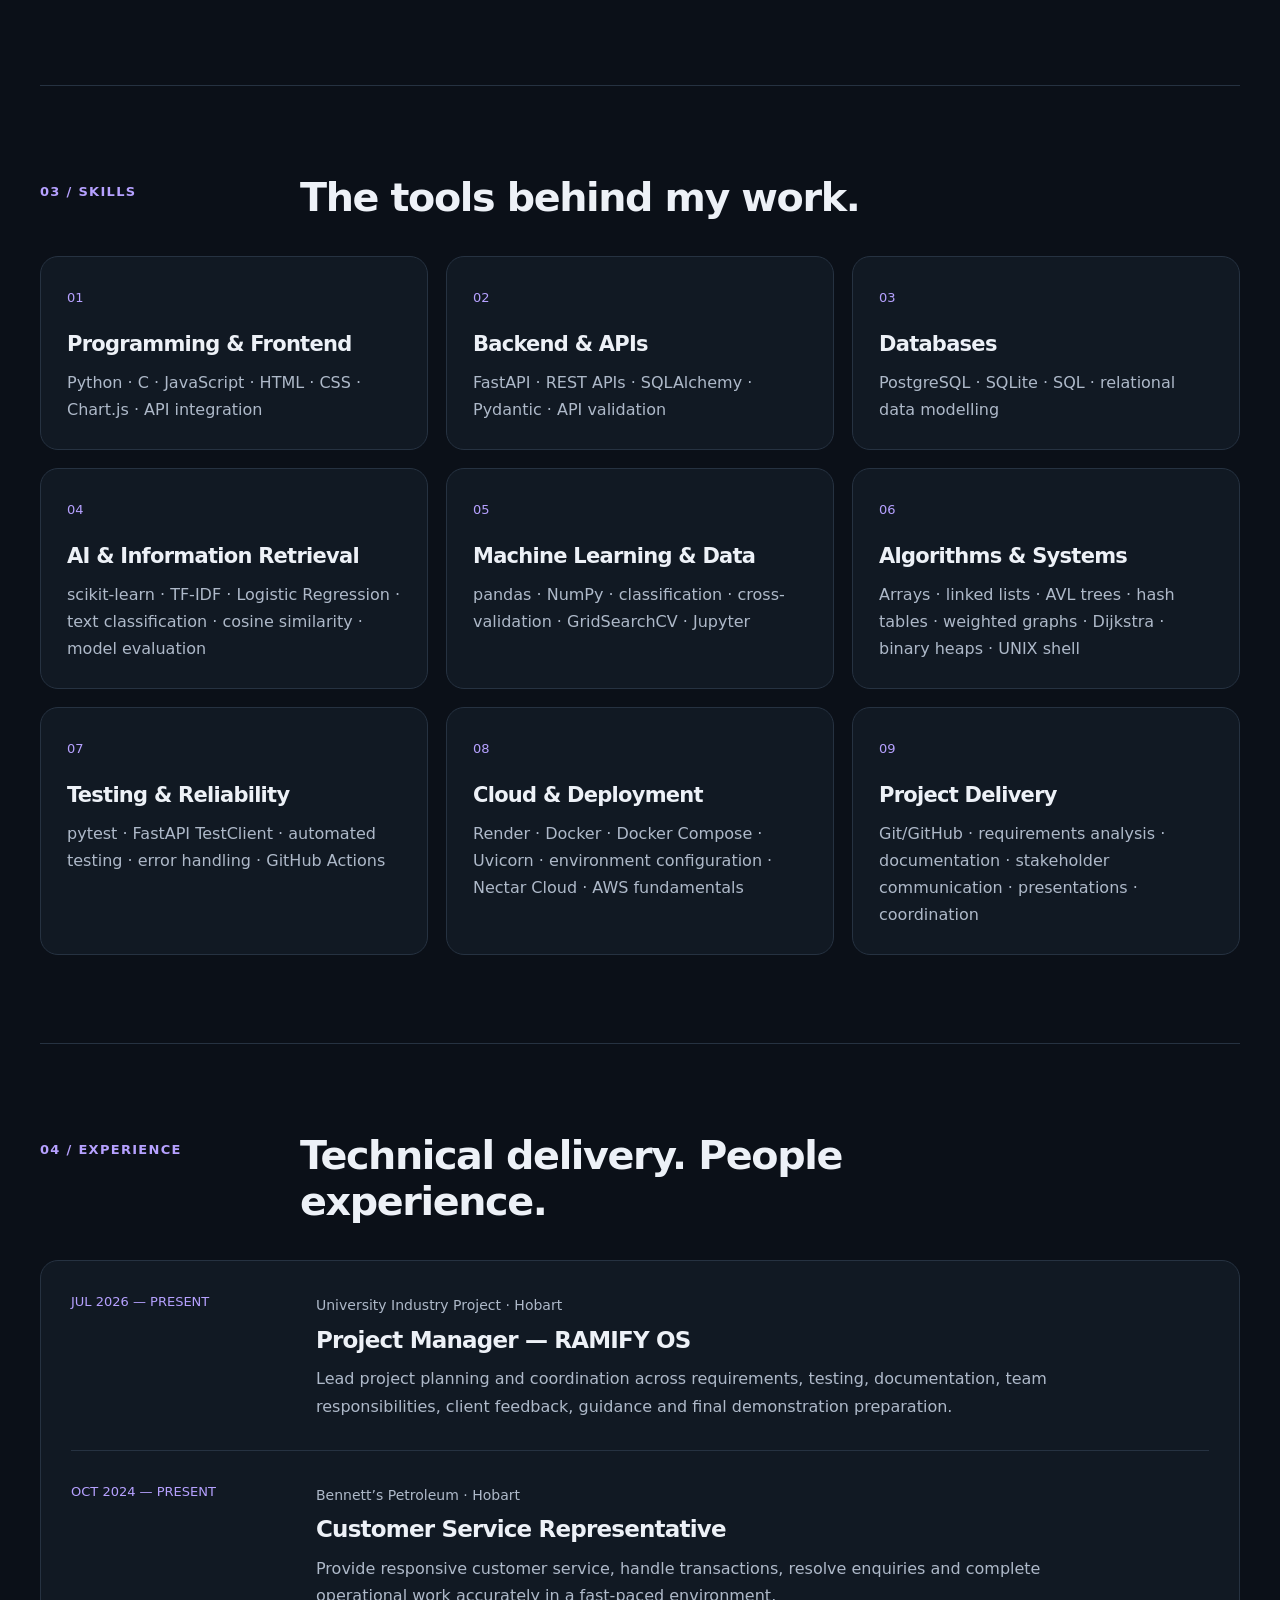
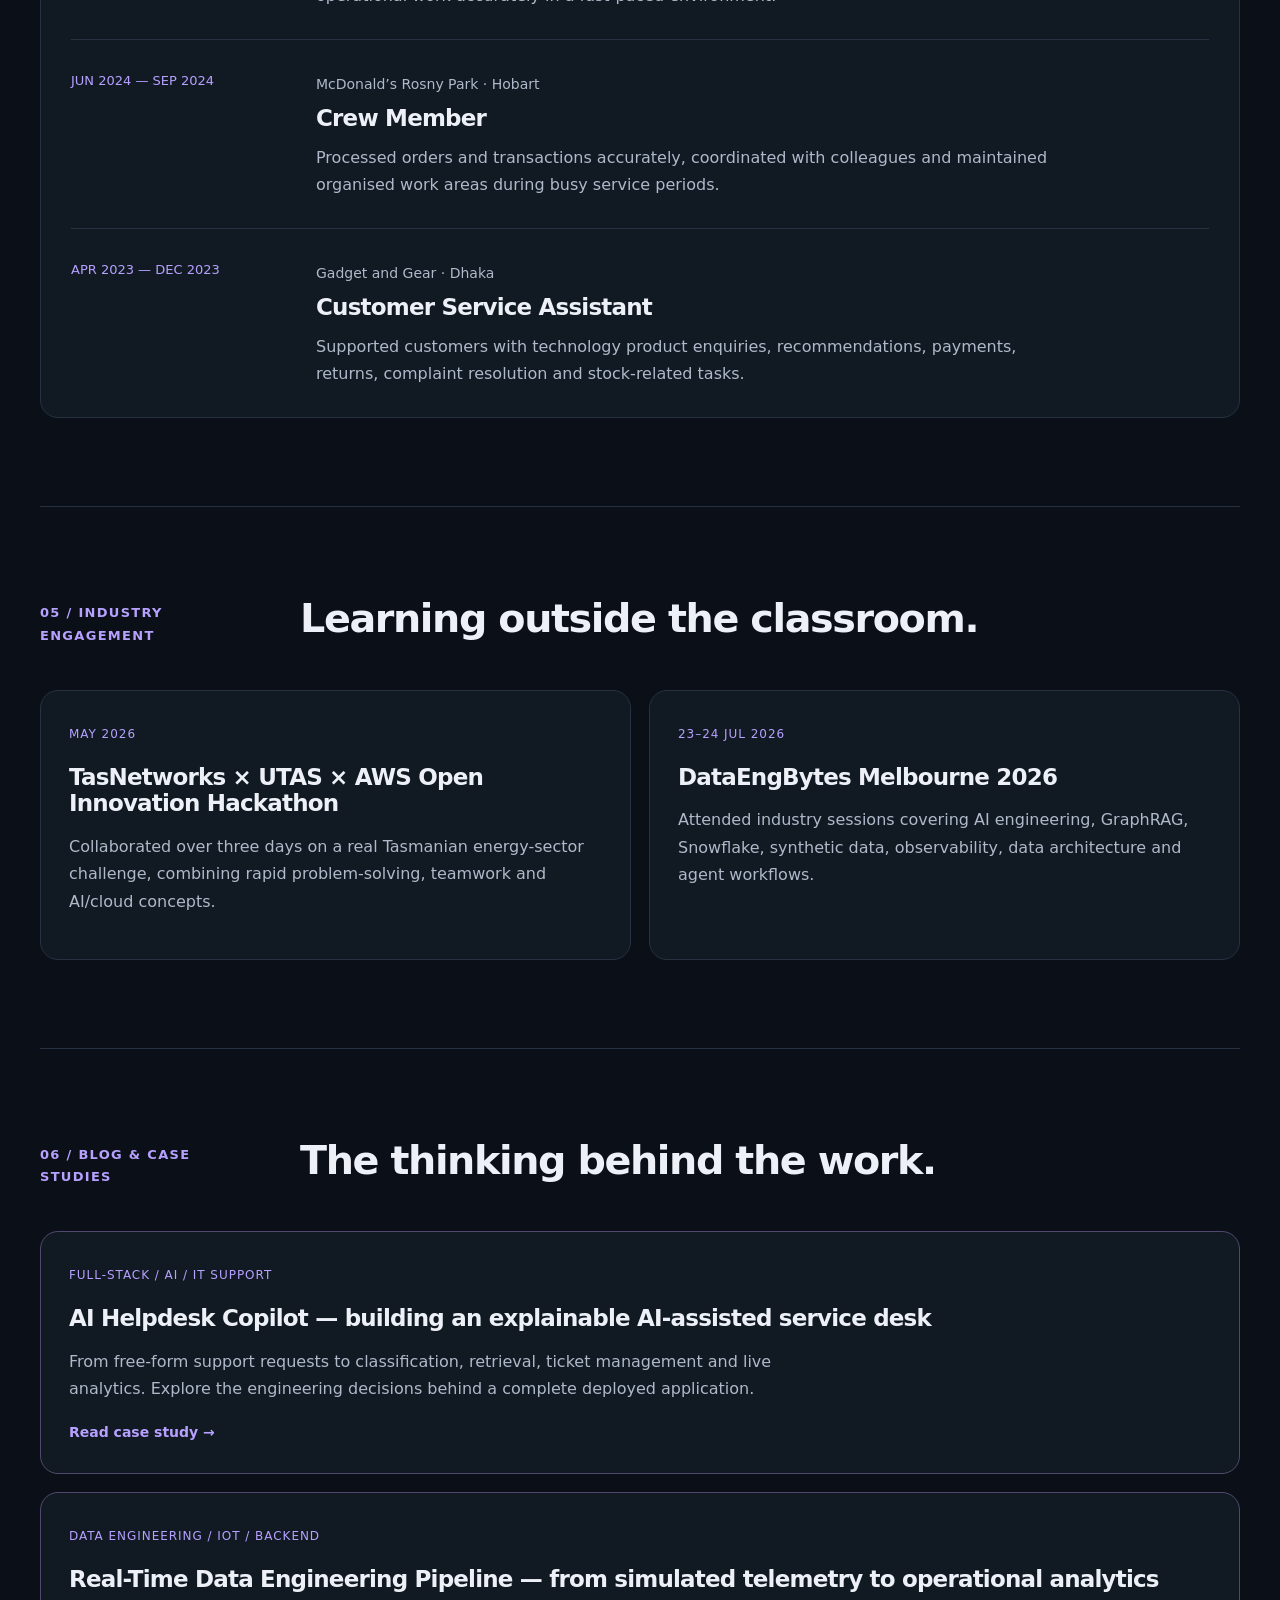
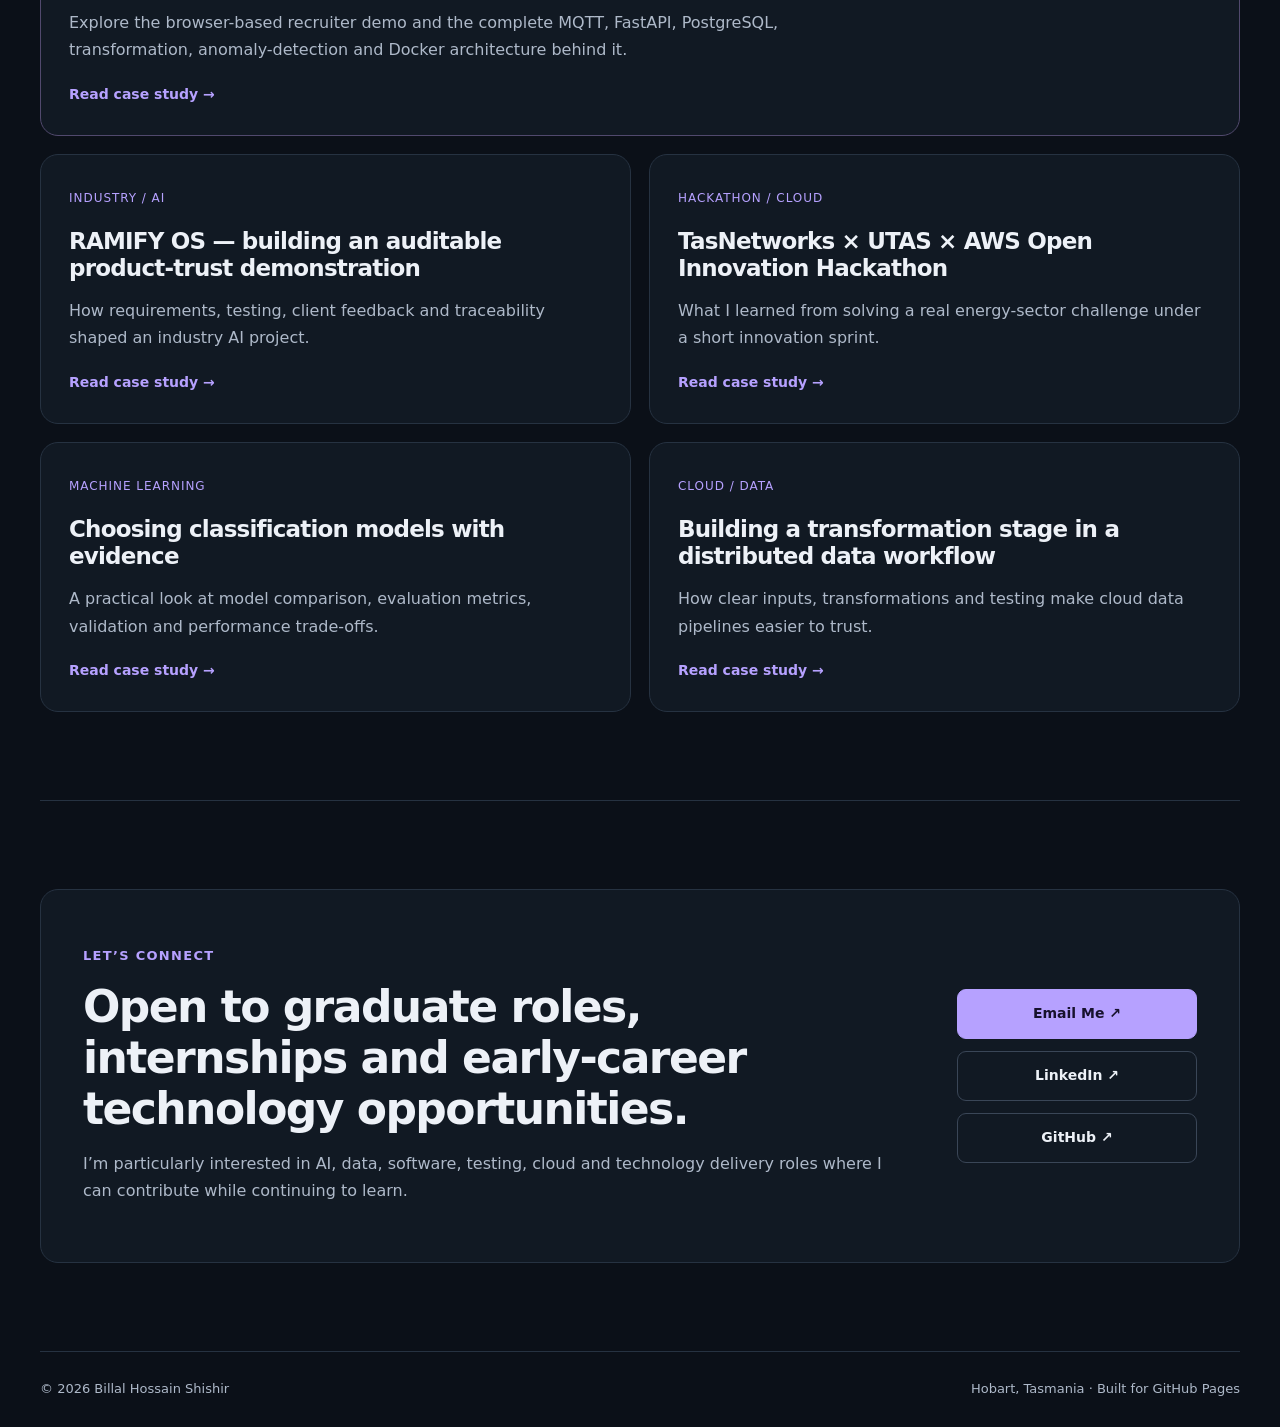
==== commit eb6624bf: "p2 uploaded" ====
--- a/docs/index.html
+++ b/docs/index.html
@@ -159,8 +159,20 @@
           <figure class="project-screenshot"><a href="assets/ai-helpdesk-customer-portal.jpg" target="_blank" rel="noreferrer" aria-label="View full AI Helpdesk customer portal screenshot"><img src="assets/ai-helpdesk-customer-portal.jpg" width="650" height="850" alt="AI Helpdesk customer portal alongside a real Network triage result, explainable priority and troubleshooting matches, using fictional demo data" loading="lazy" decoding="async" /></a><figcaption>Customer portal + AI triage · Demo data</figcaption></figure>
         </article>
 
+        <article class="project-card glass helpdesk-feature reveal" id="real-time-pipeline-project">
+          <div class="helpdesk-copy">
+            <div class="project-head"><span>02</span><em>DATA ENGINEERING / IOT / BACKEND</em></div>
+            <div class="project-title-row"><h3>Real-Time Data Engineering Pipeline</h3><span class="live-badge"><i aria-hidden="true"></i> LIVE PROJECT</span></div>
+            <p>Built a smart-building IoT data engineering pipeline that processes simulated streaming sensor events through validation, transformation, anomaly detection, dead-letter handling and operational analytics. The repository contains the full FastAPI, PostgreSQL and MQTT engineering implementation, while the public GitHub Pages demo runs client-side for instant recruiter access.</p>
+            <dl class="helpdesk-stats"><div><dt>Simulated devices</dt><dd>10</dd></div><div><dt>Anomaly methods</dt><dd>3</dd></div><div><dt>Docker services</dt><dd>5</dd></div><div><dt>Backend API tests</dt><dd>9</dd></div></dl>
+            <div class="tags"><span>Python</span><span>FastAPI</span><span>PostgreSQL</span><span>MQTT</span><span>Docker</span><span>scikit-learn</span><span>JavaScript</span></div>
+            <div class="project-actions"><a class="btn primary" href="https://billalhossainshishir.github.io/real-time-data-engineering-pipeline/" target="_blank" rel="noopener noreferrer">Live Demo ↗</a><a class="btn outline" href="https://github.com/Billalhossainshishir/real-time-data-engineering-pipeline" target="_blank" rel="noopener noreferrer">GitHub ↗</a><a class="btn outline" href="case-studies.html#real-time-pipeline">Case Study →</a></div>
+          </div>
+          <figure class="project-screenshot"><a href="assets/real-time-pipeline-dashboard.png" target="_blank" rel="noopener noreferrer" aria-label="View the full Real-Time Data Engineering Pipeline dashboard screenshot"><img src="assets/real-time-pipeline-dashboard.png" width="1600" height="1100" alt="Real-Time Data Engineering Pipeline live demo showing smart-building metrics, pipeline stages and streaming charts" loading="lazy" decoding="async" /></a><figcaption>Interactive browser demo · Simulated IoT data</figcaption></figure>
+        </article>
+
         <article class="project-card glass reveal">
-          <div class="project-head"><span>02</span><em>INDUSTRY / AI</em></div>
+          <div class="project-head"><span>03</span><em>INDUSTRY / AI</em></div>
           <div class="project-symbol">R</div>
           <h3>RAMIFY OS</h3>
           <p>Project Manager for a browser-based AI product-trust demonstration that produces auditable decision receipts from structured evidence. I coordinate scope, requirements, team responsibilities, testing, documentation, demos and client feedback.</p>
@@ -169,7 +181,7 @@
         </article>
 
         <article class="project-card glass reveal delay-1">
-          <div class="project-head"><span>03</span><em>ML PROJECT</em></div>
+          <div class="project-head"><span>04</span><em>ML PROJECT</em></div>
           <div class="project-symbol">★</div>
           <h3>Star Classification</h3>
           <p>Classified six star types using Decision Tree, Random Forest and SVC. Used stratified 5-fold cross-validation, leakage prevention and GridSearchCV before a final held-out evaluation.</p>
@@ -178,7 +190,7 @@
         </article>
 
         <article class="project-card glass reveal delay-1">
-          <div class="project-head"><span>04</span><em>CLOUD / DATA</em></div>
+          <div class="project-head"><span>05</span><em>CLOUD / DATA</em></div>
           <div class="project-symbol">☁</div>
           <h3>Cloud Data Processing</h3>
           <p>Built and tested a transformation worker in a distributed Nectar Cloud workflow, encoding categorical variables and preparing numerical features for machine learning.</p>
@@ -188,7 +200,7 @@
         </article>
 
         <article class="project-card glass reveal">
-          <div class="project-head"><span>05</span><em>ALGORITHMS / C</em></div>
+          <div class="project-head"><span>06</span><em>ALGORITHMS / C</em></div>
           <div class="project-symbol">D</div>
           <h3>Emergency Route Planning</h3>
           <p>Implemented weighted graph route planning using Dijkstra shortest path and a binary-heap priority queue, including route reconstruction and invalid/unreachable cases.</p>
@@ -198,7 +210,7 @@
         </article>
 
         <article class="project-card glass reveal delay-1">
-          <div class="project-head"><span>06</span><em>MACHINE LEARNING</em></div>
+          <div class="project-head"><span>07</span><em>MACHINE LEARNING</em></div>
           <div class="project-symbol">ML</div>
           <h3>Machine Learning Model Comparison</h3>
           <p>Compared Logistic Regression and Decision Tree models for a fictional heat-safety problem, using preprocessing, accuracy, precision, recall, F1 and confusion matrices.</p>
@@ -207,7 +219,7 @@
         </article>
 
         <article class="project-card glass reveal">
-          <div class="project-head"><span>07</span><em>DATA STRUCTURES</em></div>
+          <div class="project-head"><span>08</span><em>DATA STRUCTURES</em></div>
           <div class="project-symbol">DS</div>
           <h3>Data Structures Performance</h3>
           <p>Built a food-delivery data prototype with arrays, AVL trees, hash tables and linked lists, then benchmarked search performance as the dataset size increased.</p>
@@ -270,6 +282,12 @@
           <h3>AI Helpdesk Copilot — building an explainable AI-assisted service desk</h3>
           <p>From free-form support requests to classification, retrieval, ticket management and live analytics. Explore the engineering decisions behind a complete deployed application.</p>
           <a href="case-studies.html#ai-helpdesk">Read case study →</a>
+        </article>
+        <article class="case-preview glass reveal helpdesk-preview">
+          <span class="case-type">DATA ENGINEERING / IOT / BACKEND</span>
+          <h3>Real-Time Data Engineering Pipeline — from simulated telemetry to operational analytics</h3>
+          <p>Explore the browser-based recruiter demo and the complete MQTT, FastAPI, PostgreSQL, transformation, anomaly-detection and Docker architecture behind it.</p>
+          <a href="case-studies.html#real-time-pipeline">Read case study →</a>
         </article>
         <article class="case-preview glass reveal">
           <span class="case-type">INDUSTRY / AI</span>
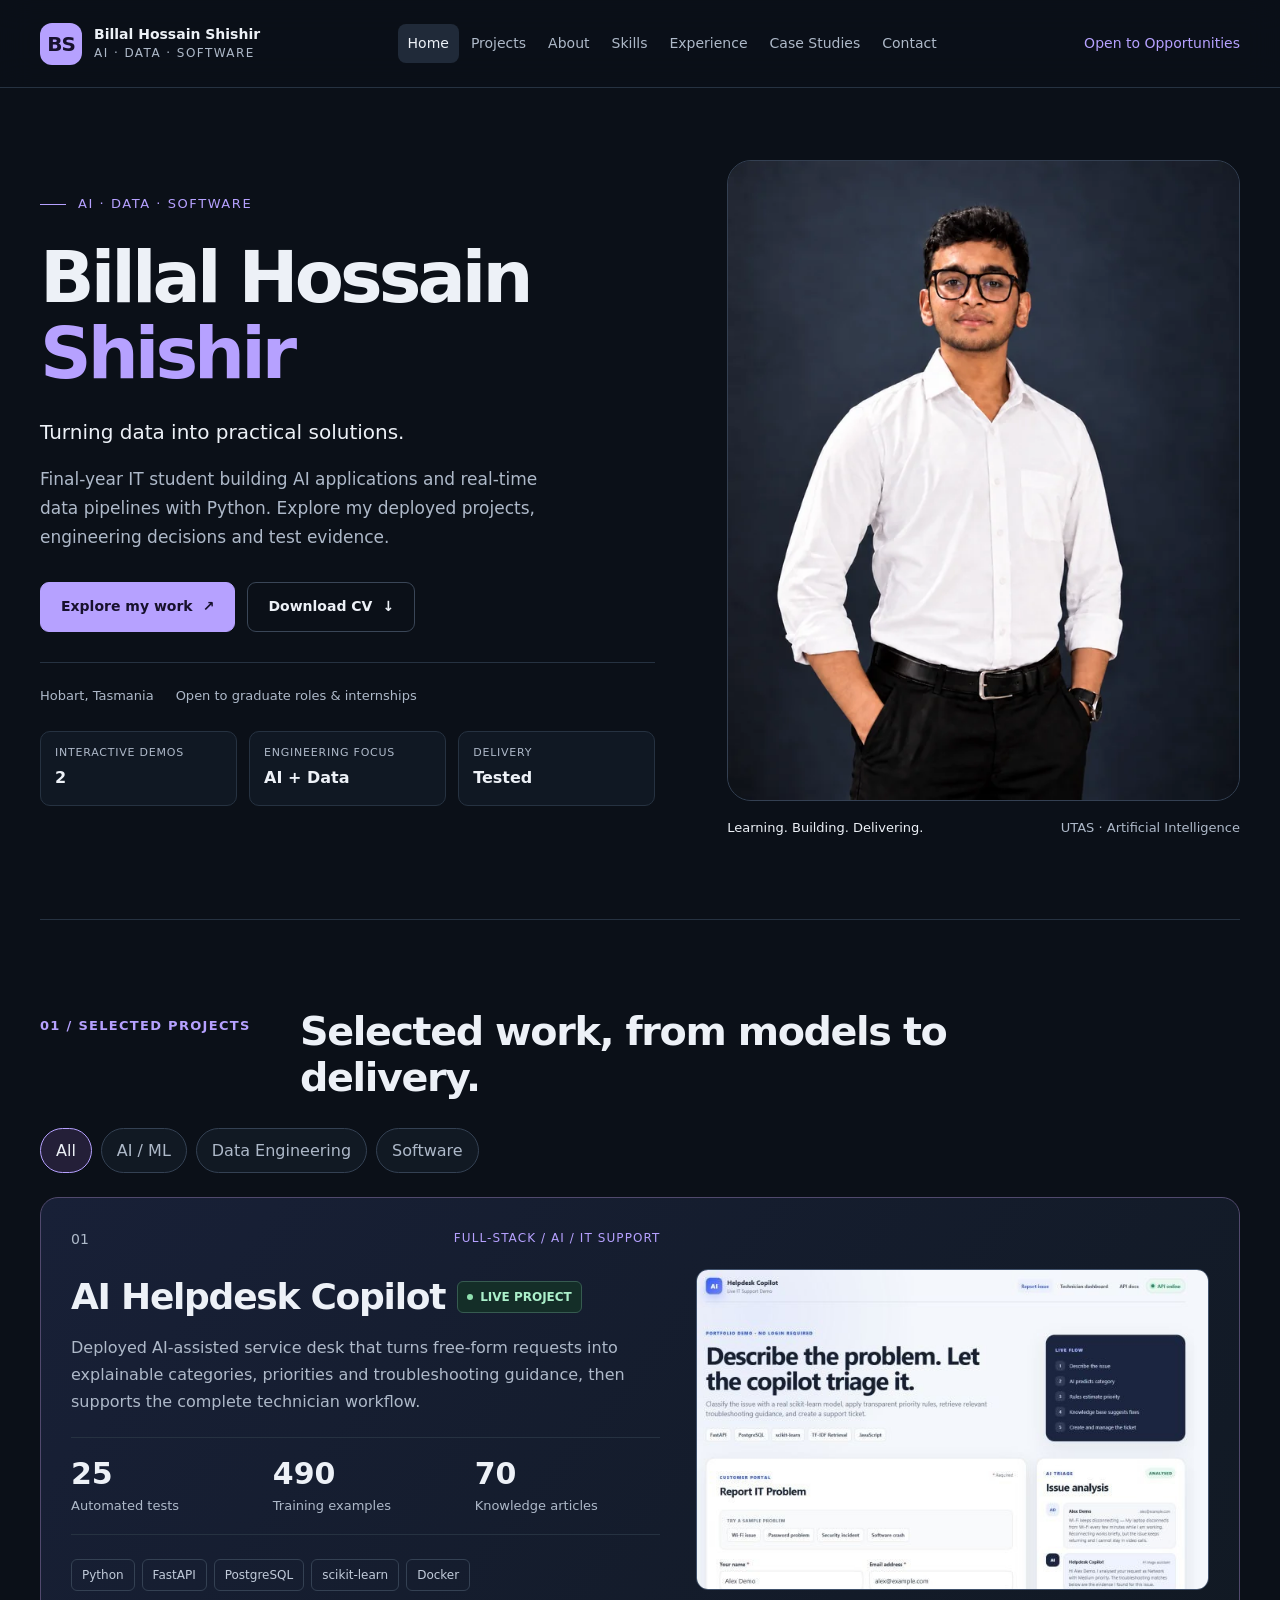
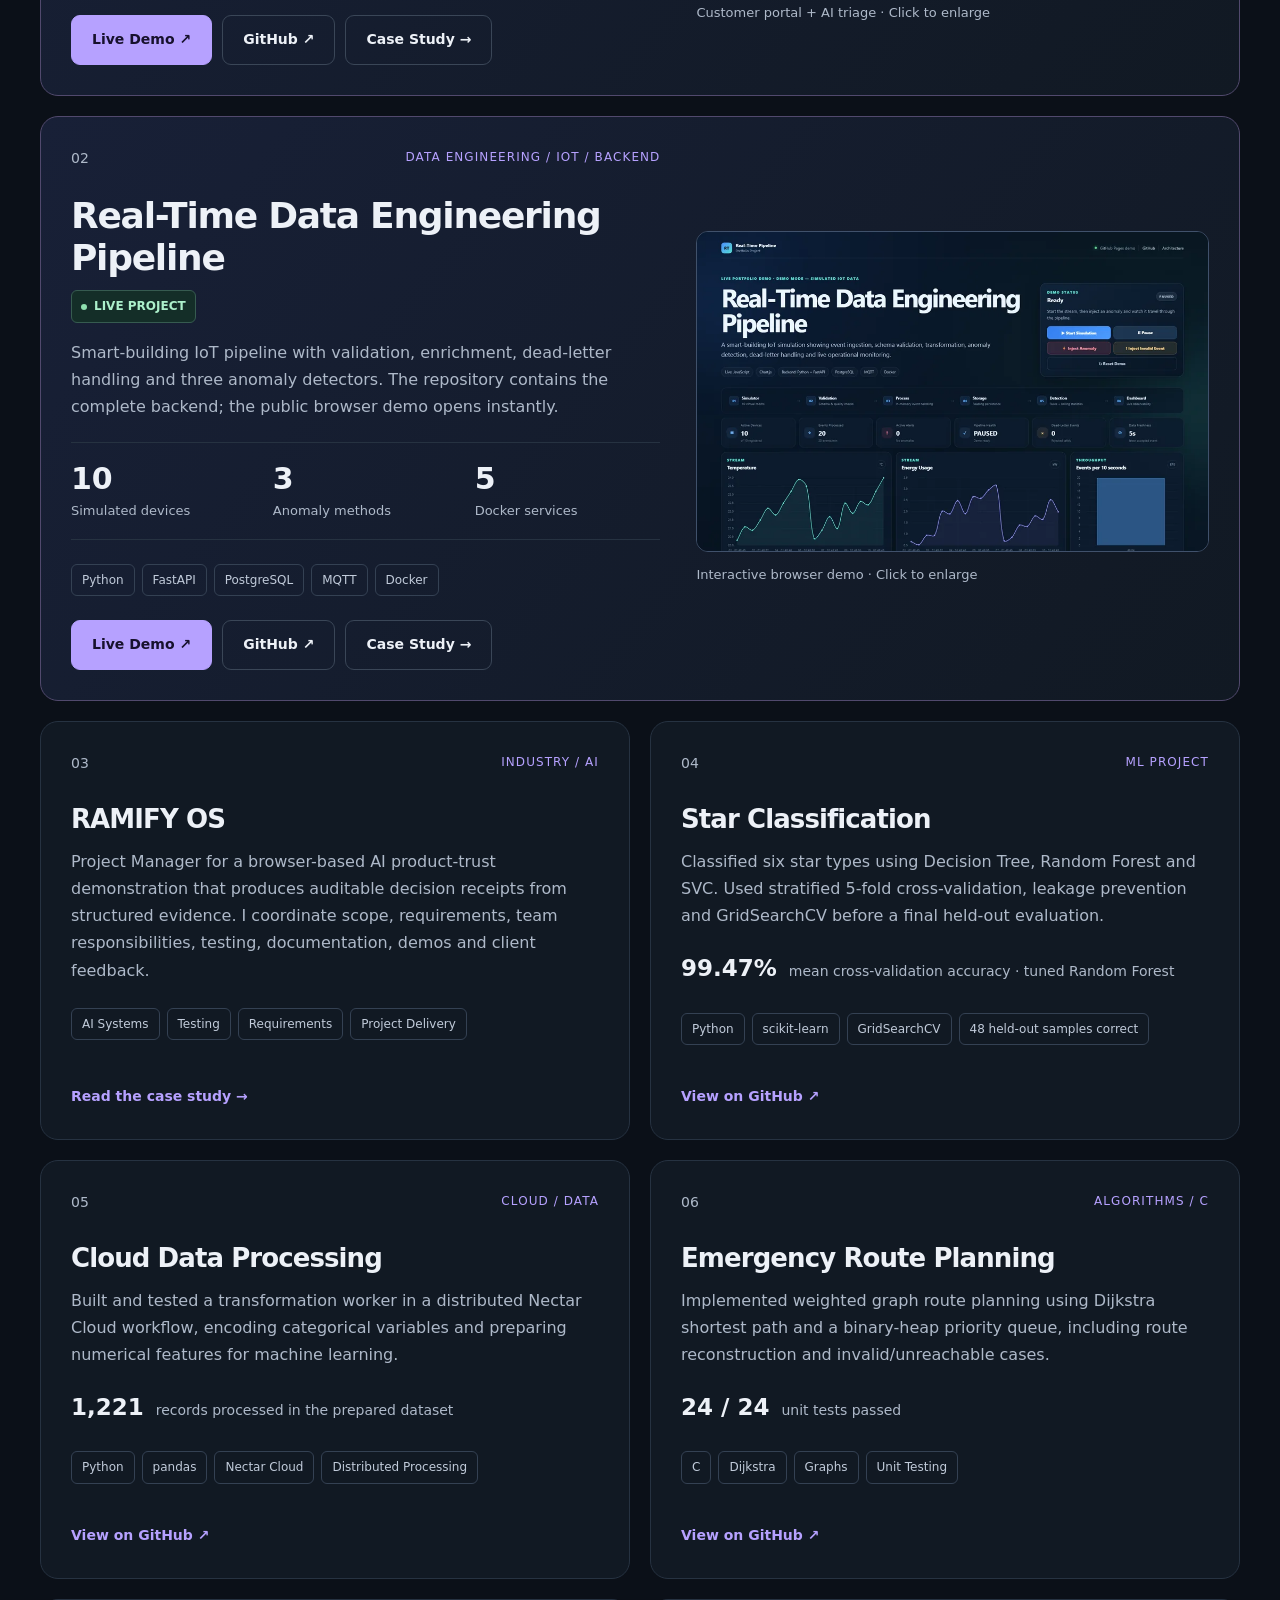
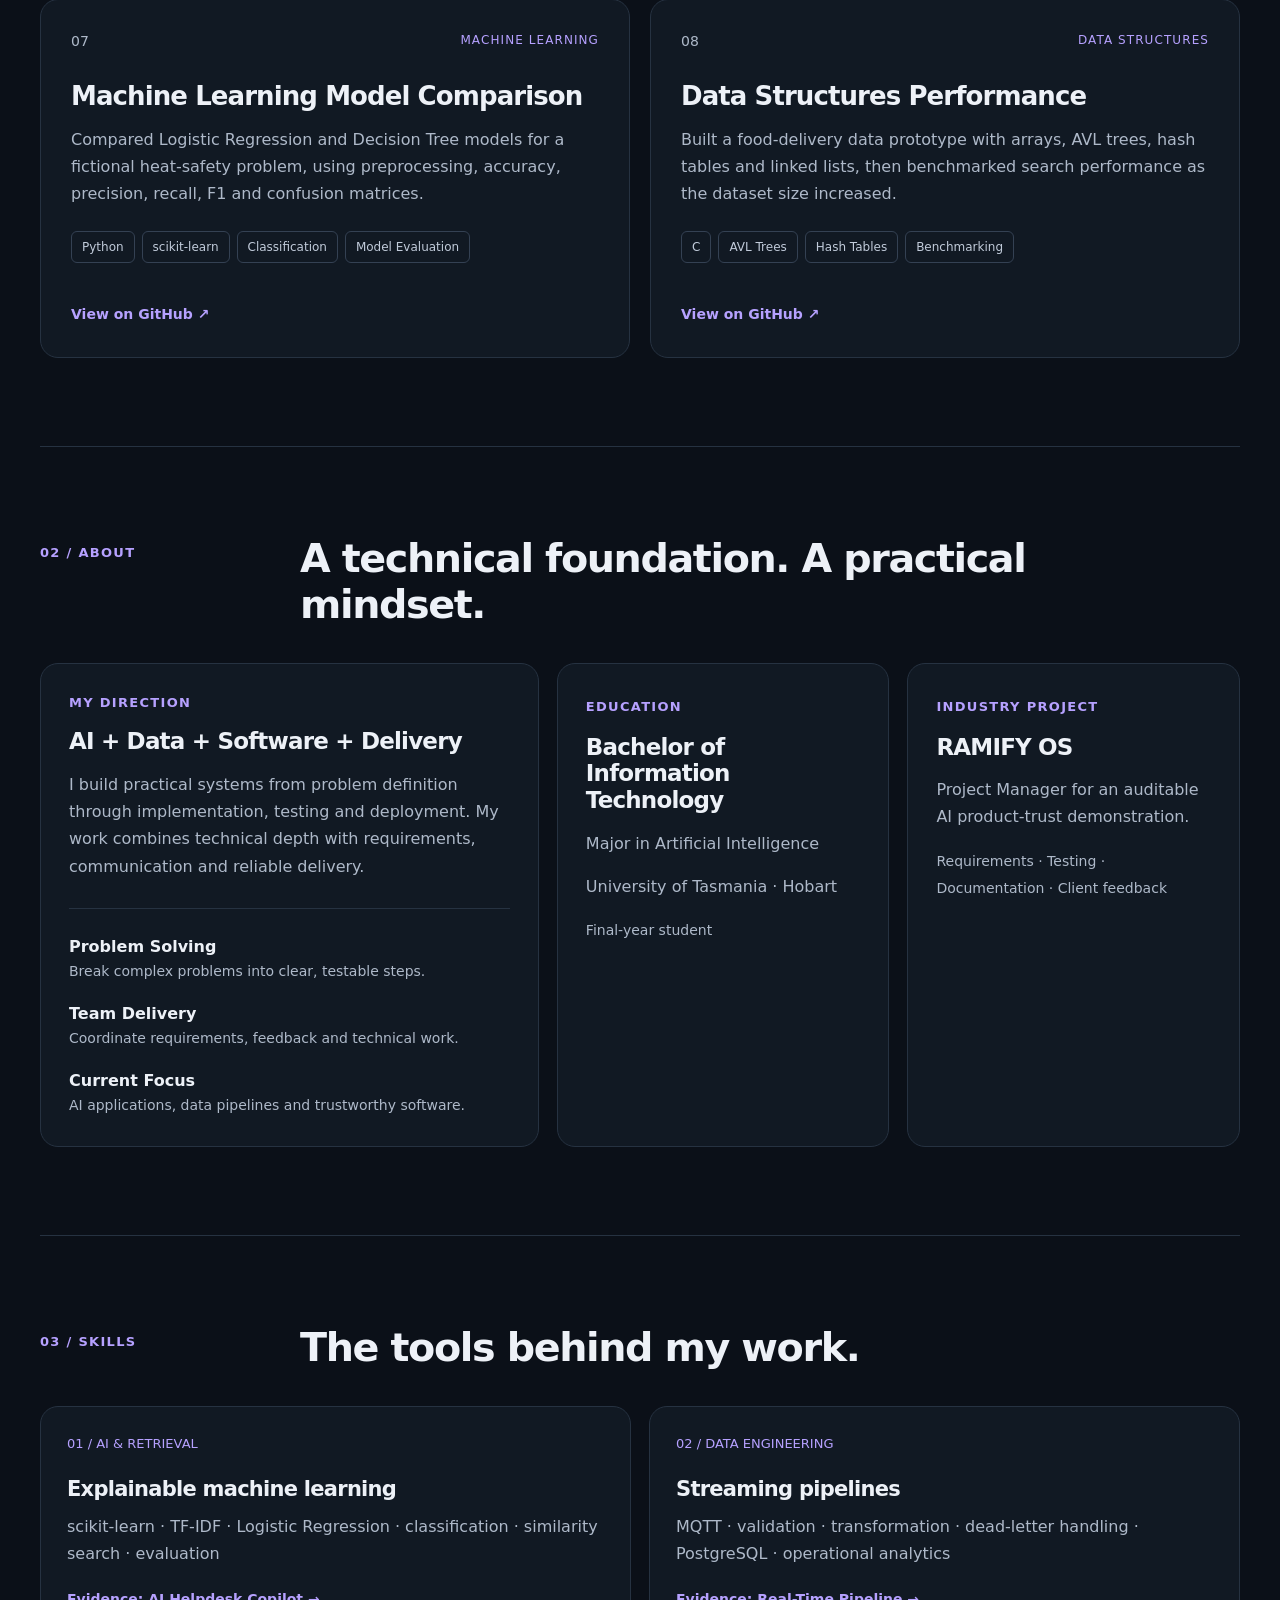
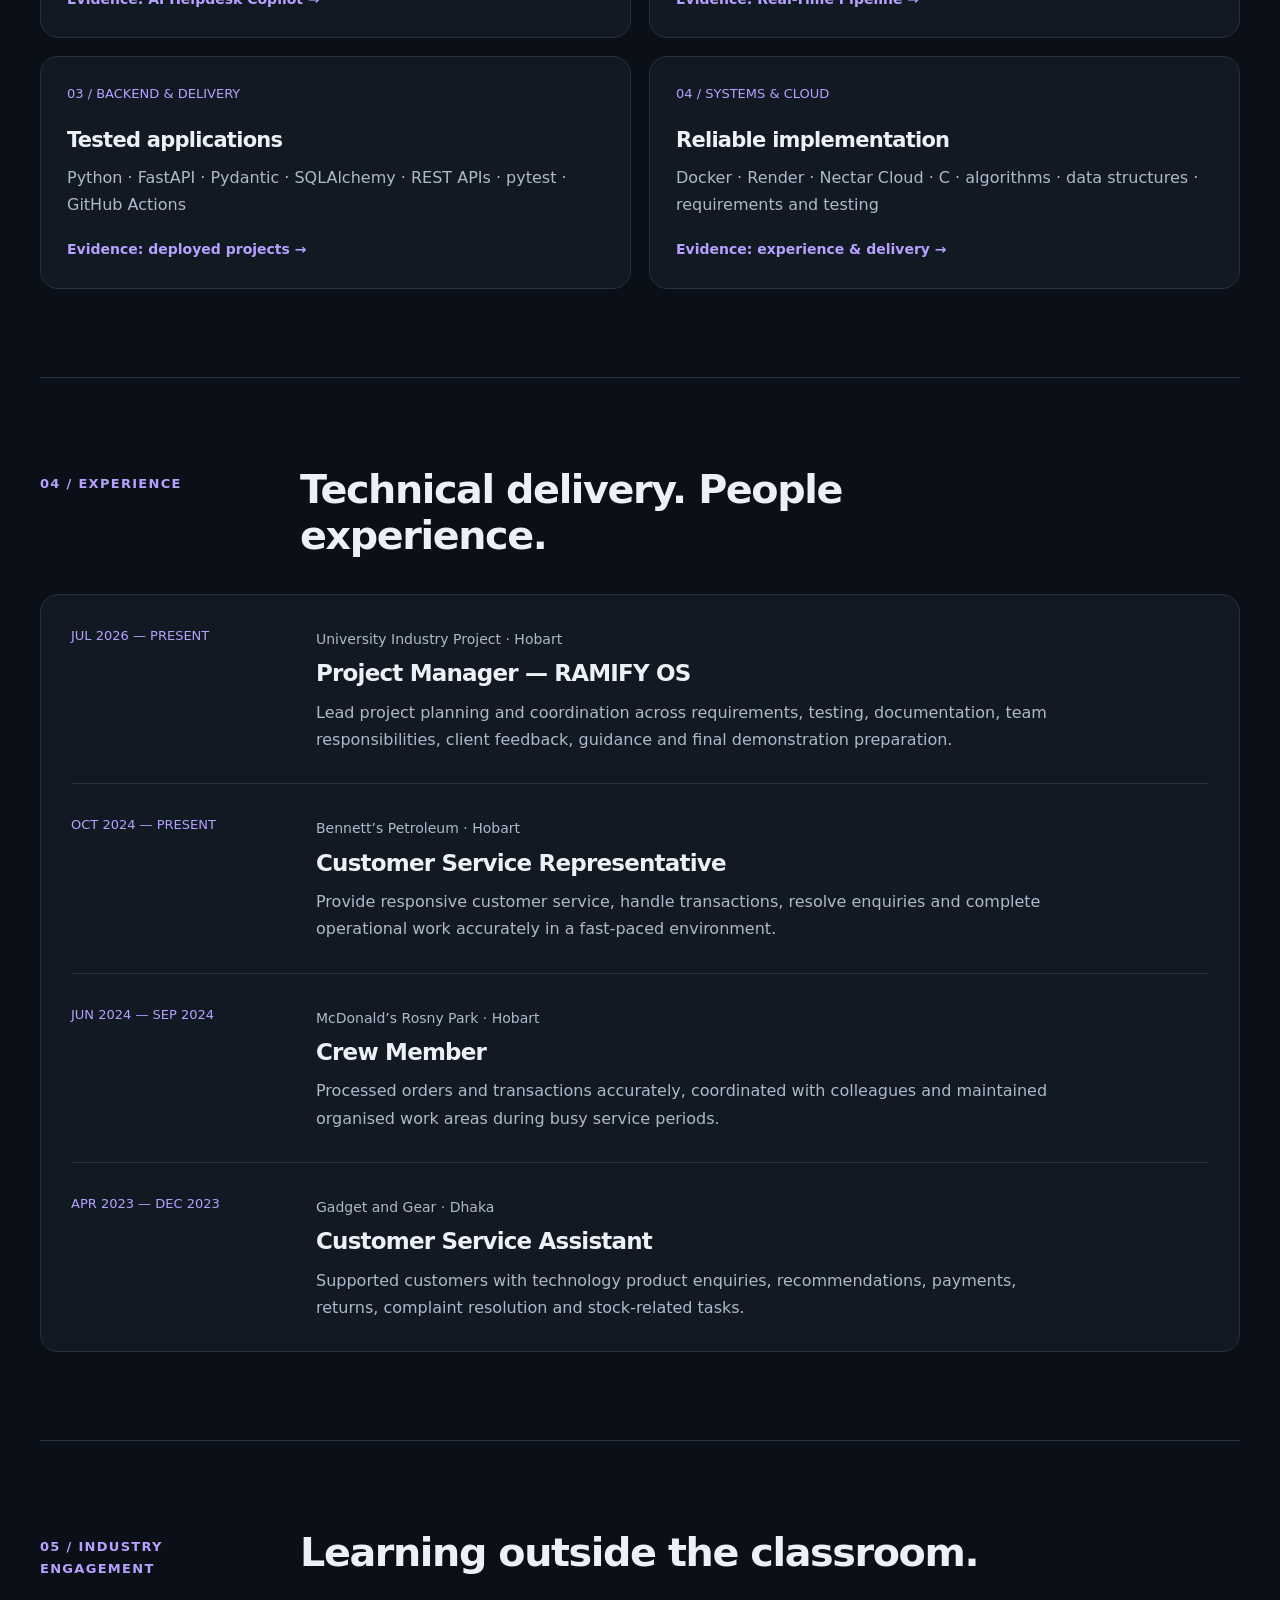
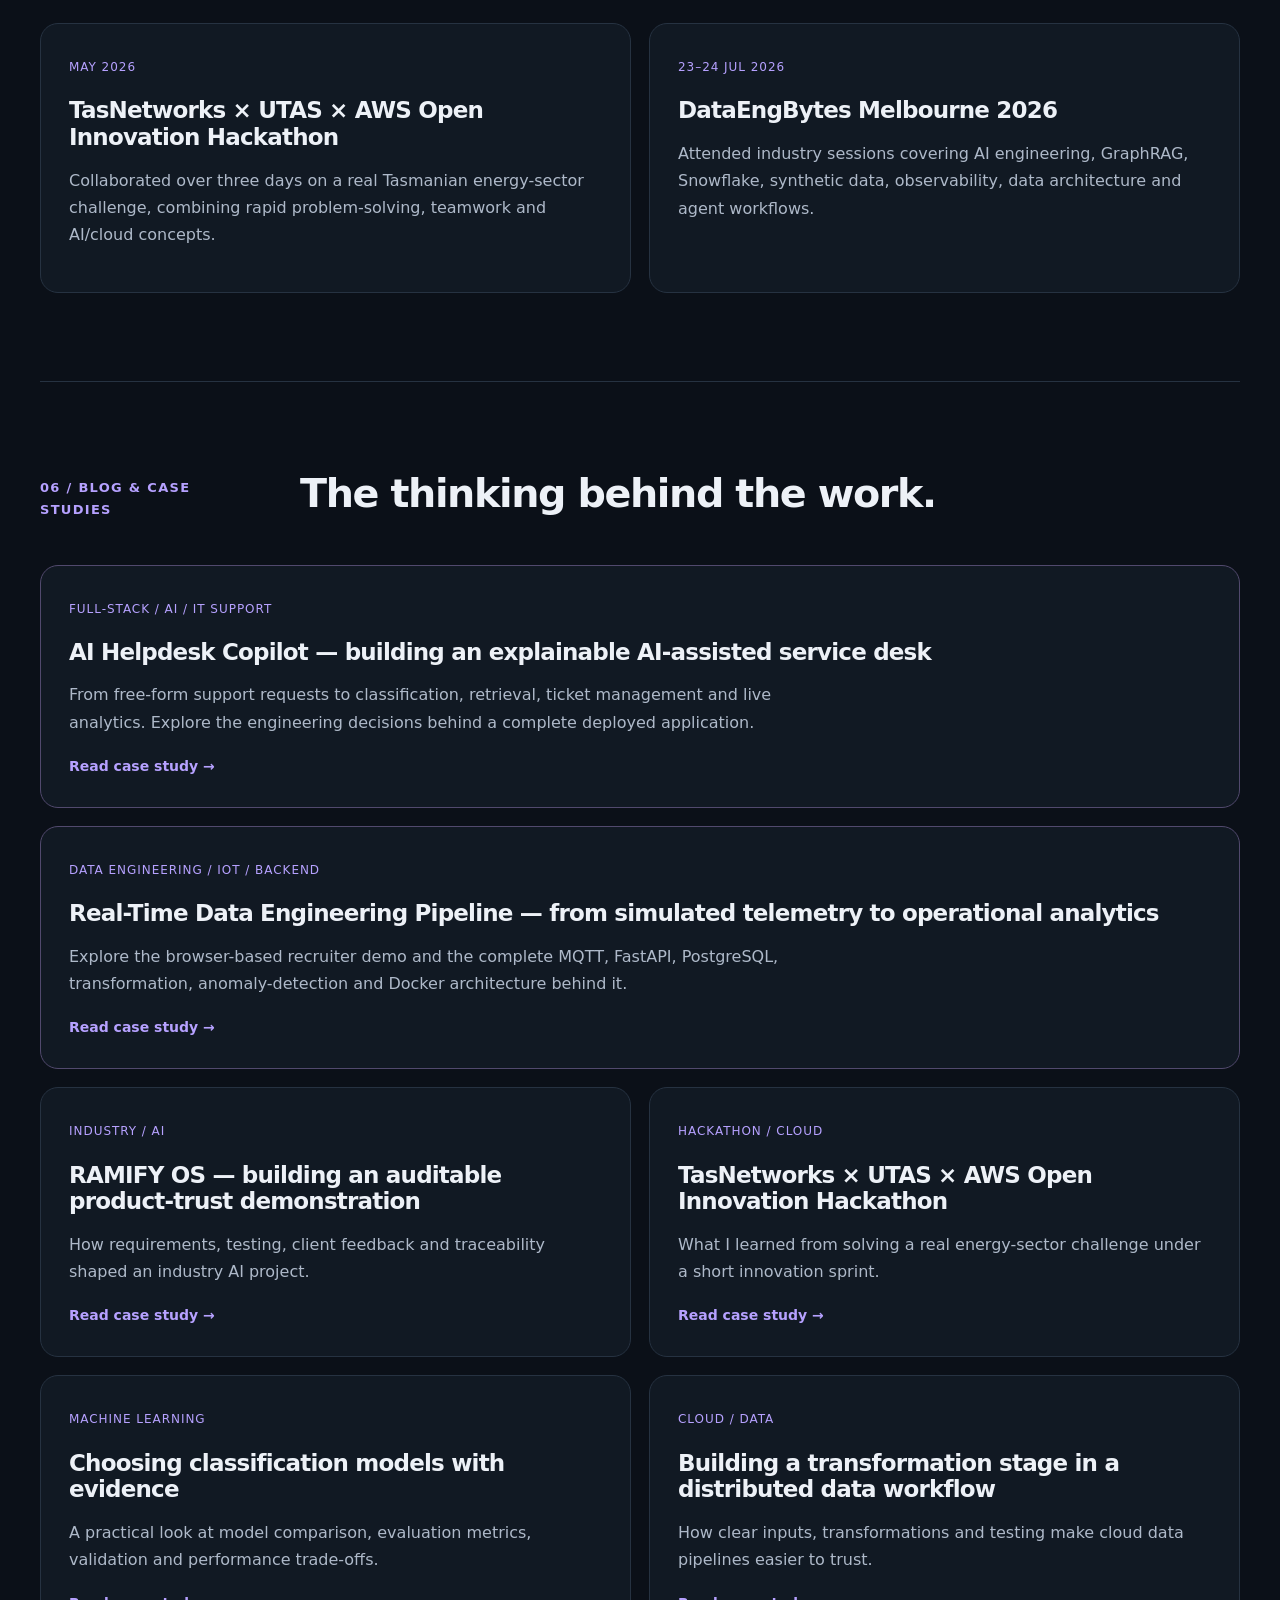
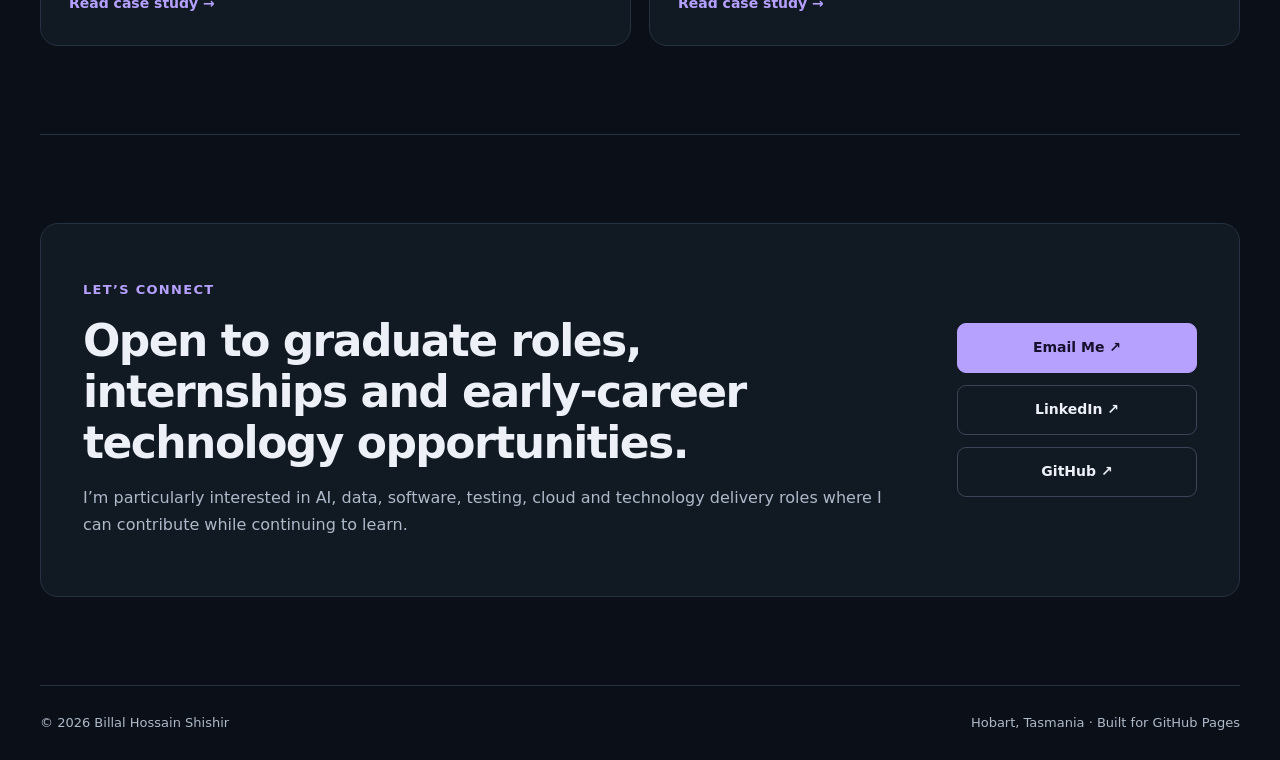
==== commit 92c8370c: "updates" ====
--- a/docs/index.html
+++ b/docs/index.html
@@ -4,7 +4,7 @@
   <meta charset="UTF-8" />
   <meta name="viewport" content="width=device-width, initial-scale=1.0" />
   <title>Billal Hossain Shishir | AI, Data & Software Portfolio</title>
-  <meta name="description" content="Portfolio of Billal Hossain Shishir featuring a live AI helpdesk, full-stack applications, machine learning, APIs, data, cloud and software projects." />
+  <meta name="description" content="Portfolio of Billal Hossain Shishir featuring deployed AI applications, real-time data engineering, machine learning, APIs, cloud and software projects." />
   <meta name="robots" content="index, follow, max-image-preview:large" />
   <meta name="author" content="Billal Hossain Shishir" />
   <meta name="google-site-verification" content="2ncyiwaYKs3h6OJeZsEFJJ34A5l7G0gyPgCTHh5dwqc" />
@@ -15,20 +15,20 @@
   <meta property="og:locale" content="en_AU" />
   <meta property="og:site_name" content="Billal Hossain Shishir Portfolio" />
   <meta property="og:title" content="Billal Hossain Shishir | AI, Data & Software Portfolio" />
-  <meta property="og:description" content="Explore a live AI helpdesk, full-stack applications, machine learning, APIs, data, cloud and software work by Billal Hossain Shishir." />
+  <meta property="og:description" content="Explore deployed AI applications, a real-time IoT data pipeline, machine learning, APIs and software work by Billal Hossain Shishir." />
   <meta property="og:url" content="https://billalhossain.com.au/" />
   <meta property="og:image" content="https://billalhossain.com.au/assets/billal-hero.jpg" />
   <meta property="og:image:alt" content="Billal Hossain Shishir portfolio" />
 
   <meta name="twitter:card" content="summary_large_image" />
   <meta name="twitter:title" content="Billal Hossain Shishir | AI, Data & Software Portfolio" />
-  <meta name="twitter:description" content="Live AI application, full-stack, machine learning, API, data, cloud and software portfolio." />
+  <meta name="twitter:description" content="Deployed AI applications, real-time data engineering, APIs, machine learning and software portfolio." />
   <meta name="twitter:image" content="https://billalhossain.com.au/assets/billal-hero.jpg" />
   <meta name="twitter:image:alt" content="Billal Hossain Shishir portfolio" />
 
   <link rel="icon" href="assets/favicon.svg" type="image/svg+xml" />
-  <link rel="stylesheet" href="styles.css?v=8417df4f9e55" />
-  <link rel="stylesheet" href="home.css?v=70900dcd760f" />
+  <link rel="stylesheet" href="styles.css?v=portfolio-advanced" />
+  <link rel="stylesheet" href="home.css?v=portfolio-advanced" />
 <script type="application/ld+json">
   {
     "@context": "https://schema.org",
@@ -57,6 +57,8 @@
       "Machine Learning",
       "FastAPI",
       "PostgreSQL",
+      "Data Engineering",
+      "MQTT",
       "Information Retrieval",
       "Data Analysis",
       "Software Development",
@@ -79,8 +81,8 @@
     </a>
     <nav id="main-navigation" class="topnav" aria-label="Main navigation">
       <a class="active" href="#home">Home</a>
+      <a href="#projects">Projects</a>
       <a href="#about">About</a>
-      <a href="#projects">Projects</a>
       <a href="#skills">Skills</a>
       <a href="#experience">Experience</a>
       <a href="#case-studies">Case Studies</a>
@@ -96,82 +98,52 @@
         <p class="hero-kicker">AI · Data · Software</p>
         <h1 id="hero-heading">Billal Hossain <span>Shishir</span></h1>
         <p class="hero-role">Turning data into practical solutions.</p>
-        <p class="hero-intro">Final-year IT student at the University of Tasmania, majoring in Artificial Intelligence. I build AI-assisted applications, machine-learning workflows, APIs and cloud/data systems—from problem definition and model development through testing, deployment and user-facing delivery.</p>
+        <p class="hero-intro">Final-year IT student building AI applications and real-time data pipelines with Python. Explore my deployed projects, engineering decisions and test evidence.</p>
         <div class="hero-actions">
           <a class="btn primary" href="#projects">Explore my work <span aria-hidden="true">↗</span></a>
           <a class="btn outline" href="Billal_Hossain_Shishir_CV.pdf" download>Download CV <span aria-hidden="true">↓</span></a>
         </div>
         <div class="hero-details"><span>Hobart, Tasmania</span><span>Open to graduate roles & internships</span></div>
+        <dl class="hero-proof" aria-label="Portfolio highlights"><div><dt>Interactive demos</dt><dd>2</dd></div><div><dt>Engineering focus</dt><dd>AI + Data</dd></div><div><dt>Delivery</dt><dd>Tested</dd></div></dl>
       </div>
       <figure class="portrait-card reveal">
-        <div class="portrait-frame"><img src="assets/billal-waist-up.png?v=d9e171d9cbc3" width="1122" height="1402" alt="Waist-up portrait of Billal Hossain Shishir" fetchpriority="high" decoding="async" /></div>
+        <div class="portrait-frame"><picture><source type="image/webp" srcset="assets/billal-waist-up-640.webp 640w, assets/billal-waist-up-960.webp 960w" sizes="(max-width: 760px) min(100vw - 36px, 420px), (max-width: 1000px) 42vw, 510px" /><img src="assets/billal-waist-up.png?v=d9e171d9cbc3" width="1122" height="1402" alt="Waist-up portrait of Billal Hossain Shishir" fetchpriority="high" decoding="async" /></picture></div>
         <figcaption><span>Learning. Building. Delivering.</span><span>UTAS · Artificial Intelligence</span></figcaption>
       </figure>
     </section>
-    <section class="section shell" id="about">
-      <div class="section-title reveal">
-        <p>01 / ABOUT</p>
-        <h2>A technical foundation. A practical mindset.</h2>
-      </div>
-      <div class="about-grid">
-        <article class="big-card glass reveal">
-          <div class="eyebrow">MY DIRECTION</div>
-          <h3>AI + Data + Software + Delivery</h3>
-          <p>I’m developing a broad technical foundation through independent projects, university work, industry engagement and client-facing delivery. I enjoy the space where code meets real requirements: understanding the problem, designing the workflow, building the solution, testing it carefully, deploying it and explaining the result clearly.</p>
-          <div class="stats">
-            <div><strong>Problem Solving</strong><span>I enjoy breaking down complex problems and turning them into practical solutions.</span></div>
-            <div><strong>Team Delivery</strong><span>Comfortable working with people, requirements, testing, feedback and clear communication.</span></div>
-            <div><strong>Current Focus</strong><span>Building skills in AI, data, software and trustworthy technology for real-world impact.</span></div>
-          </div>
-        </article>
-        <article class="mini-card glass reveal delay-1">
-          <span>EDUCATION</span>
-          <h3>Bachelor of Information Technology</h3>
-          <p>Major in Artificial Intelligence</p>
-          <p>University of Tasmania · Hobart</p>
-          <small>Final-year student</small>
-        </article>
-        <article class="mini-card glass reveal delay-2">
-          <span>INDUSTRY PROJECT</span>
-          <h3>RAMIFY OS</h3>
-          <p>Project Manager for an auditable AI product-trust demonstration.</p>
-          <small>Requirements · Testing · Documentation · Client feedback</small>
-        </article>
-      </div>
-    </section>
-
     <section class="section shell" id="projects">
       <div class="section-title reveal">
-        <p>02 / SELECTED PROJECTS</p>
+        <p>01 / SELECTED PROJECTS</p>
         <h2>Selected work, from models to delivery.</h2>
       </div>
 
+      <div class="project-filters reveal" role="group" aria-label="Filter projects"><button class="project-filter active" type="button" data-filter="all" aria-pressed="true">All</button><button class="project-filter" type="button" data-filter="ai" aria-pressed="false">AI / ML</button><button class="project-filter" type="button" data-filter="data" aria-pressed="false">Data Engineering</button><button class="project-filter" type="button" data-filter="software" aria-pressed="false">Software</button></div>
       <div class="project-grid">
-        <article class="project-card glass helpdesk-feature reveal" id="ai-helpdesk-project">
+        <article class="project-card glass helpdesk-feature reveal" id="ai-helpdesk-project" data-category="ai software">
           <div class="helpdesk-copy">
             <div class="project-head"><span>01</span><em>FULL-STACK / AI / IT SUPPORT</em></div>
             <div class="project-title-row"><h3>AI Helpdesk Copilot</h3><span class="live-badge"><i aria-hidden="true"></i> LIVE PROJECT</span></div>
-            <p>Live AI-assisted IT service desk built with Python, FastAPI, PostgreSQL and scikit-learn. It classifies support requests, applies explainable priority rules, retrieves troubleshooting guidance, creates and manages tickets, supports technician workflows, finds similar resolved incidents and provides operational analytics.</p>
-            <dl class="helpdesk-stats"><div><dt>Automated tests</dt><dd>25</dd></div><div><dt>Synthetic training examples</dt><dd>490</dd></div><div><dt>Troubleshooting articles</dt><dd>70</dd></div><div><dt>Support categories</dt><dd>7</dd></div></dl>
-            <div class="tags"><span>Python</span><span>FastAPI</span><span>PostgreSQL</span><span>SQLAlchemy</span><span>scikit-learn</span><span>TF-IDF</span><span>Logistic Regression</span><span>JavaScript</span><span>Chart.js</span><span>pytest</span><span>Docker</span><span>Render</span></div>
+            <p>Deployed AI-assisted service desk that turns free-form requests into explainable categories, priorities and troubleshooting guidance, then supports the complete technician workflow.</p>
+            <dl class="helpdesk-stats"><div><dt>Automated tests</dt><dd>25</dd></div><div><dt>Training examples</dt><dd>490</dd></div><div><dt>Knowledge articles</dt><dd>70</dd></div></dl>
+            <div class="tags"><span>Python</span><span>FastAPI</span><span>PostgreSQL</span><span>scikit-learn</span><span>Docker</span></div>
             <div class="project-actions"><a class="btn primary" href="https://ai-helpdesk-copilot.onrender.com" target="_blank" rel="noreferrer">Live Demo ↗</a><a class="btn outline" href="https://github.com/Billalhossainshishir/ai-helpdesk-copilot" target="_blank" rel="noreferrer">GitHub ↗</a><a class="btn outline" href="case-studies.html#ai-helpdesk">Case Study →</a></div>
           </div>
-          <figure class="project-screenshot"><a href="assets/ai-helpdesk-customer-portal.jpg" target="_blank" rel="noreferrer" aria-label="View full AI Helpdesk customer portal screenshot"><img src="assets/ai-helpdesk-customer-portal.jpg" width="650" height="850" alt="AI Helpdesk customer portal alongside a real Network triage result, explainable priority and troubleshooting matches, using fictional demo data" loading="lazy" decoding="async" /></a><figcaption>Customer portal + AI triage · Demo data</figcaption></figure>
-        </article>
-
-        <article class="project-card glass helpdesk-feature reveal" id="real-time-pipeline-project">
+          <figure class="project-screenshot"><a href="assets/ai-helpdesk-customer-portal.jpg" target="_blank" rel="noopener noreferrer" aria-label="View full AI Helpdesk customer portal screenshot"><img src="assets/ai-helpdesk-customer-portal.jpg" width="650" height="850" alt="AI Helpdesk customer portal alongside a real Network triage result, explainable priority and troubleshooting matches, using fictional demo data" loading="lazy" decoding="async" /></a><figcaption>Customer portal + AI triage · Click to enlarge</figcaption></figure>
+        </article>
+
+        <article class="project-card glass helpdesk-feature reveal" id="real-time-pipeline-project" data-category="data ai software">
           <div class="helpdesk-copy">
             <div class="project-head"><span>02</span><em>DATA ENGINEERING / IOT / BACKEND</em></div>
             <div class="project-title-row"><h3>Real-Time Data Engineering Pipeline</h3><span class="live-badge"><i aria-hidden="true"></i> LIVE PROJECT</span></div>
-            <p>Built a smart-building IoT data engineering pipeline that processes simulated streaming sensor events through validation, transformation, anomaly detection, dead-letter handling and operational analytics. The repository contains the full FastAPI, PostgreSQL and MQTT engineering implementation, while the public GitHub Pages demo runs client-side for instant recruiter access.</p>
-            <dl class="helpdesk-stats"><div><dt>Simulated devices</dt><dd>10</dd></div><div><dt>Anomaly methods</dt><dd>3</dd></div><div><dt>Docker services</dt><dd>5</dd></div><div><dt>Backend API tests</dt><dd>9</dd></div></dl>
-            <div class="tags"><span>Python</span><span>FastAPI</span><span>PostgreSQL</span><span>MQTT</span><span>Docker</span><span>scikit-learn</span><span>JavaScript</span></div>
+            <p>Smart-building IoT pipeline with validation, enrichment, dead-letter handling and three anomaly detectors. The repository contains the complete backend; the public browser demo opens instantly.</p>
+            <dl class="helpdesk-stats"><div><dt>Simulated devices</dt><dd>10</dd></div><div><dt>Anomaly methods</dt><dd>3</dd></div><div><dt>Docker services</dt><dd>5</dd></div></dl>
+            <div class="tags"><span>Python</span><span>FastAPI</span><span>PostgreSQL</span><span>MQTT</span><span>Docker</span></div>
             <div class="project-actions"><a class="btn primary" href="https://billalhossainshishir.github.io/real-time-data-engineering-pipeline/" target="_blank" rel="noopener noreferrer">Live Demo ↗</a><a class="btn outline" href="https://github.com/Billalhossainshishir/real-time-data-engineering-pipeline" target="_blank" rel="noopener noreferrer">GitHub ↗</a><a class="btn outline" href="case-studies.html#real-time-pipeline">Case Study →</a></div>
           </div>
-          <figure class="project-screenshot"><a href="assets/real-time-pipeline-dashboard.png" target="_blank" rel="noopener noreferrer" aria-label="View the full Real-Time Data Engineering Pipeline dashboard screenshot"><img src="assets/real-time-pipeline-dashboard.png" width="1600" height="1100" alt="Real-Time Data Engineering Pipeline live demo showing smart-building metrics, pipeline stages and streaming charts" loading="lazy" decoding="async" /></a><figcaption>Interactive browser demo · Simulated IoT data</figcaption></figure>
-        </article>
-
-        <article class="project-card glass reveal">
+          <figure class="project-screenshot"><a href="assets/real-time-pipeline-dashboard.png" target="_blank" rel="noopener noreferrer" aria-label="View the full Real-Time Data Engineering Pipeline dashboard screenshot"><picture><source type="image/webp" srcset="assets/real-time-pipeline-dashboard-960.webp 960w, assets/real-time-pipeline-dashboard-1440.webp 1440w" sizes="(max-width: 1000px) min(100vw - 84px, 720px), 520px" /><img src="assets/real-time-pipeline-dashboard.png" width="1600" height="1100" alt="Real-Time Data Engineering Pipeline live demo showing smart-building metrics, pipeline stages and streaming charts" loading="lazy" decoding="async" /></picture></a><figcaption>Interactive browser demo · Click to enlarge</figcaption></figure>
+        </article>
+
+        <article class="project-card glass reveal" data-category="ai">
           <div class="project-head"><span>03</span><em>INDUSTRY / AI</em></div>
           <div class="project-symbol">R</div>
           <h3>RAMIFY OS</h3>
@@ -180,7 +152,7 @@
           <a class="project-link" href="case-studies.html#ramify">Read the case study →</a>
         </article>
 
-        <article class="project-card glass reveal delay-1">
+        <article class="project-card glass reveal delay-1" data-category="ai">
           <div class="project-head"><span>04</span><em>ML PROJECT</em></div>
           <div class="project-symbol">★</div>
           <h3>Star Classification</h3>
@@ -189,7 +161,7 @@
           <a class="project-link" href="https://github.com/Billalhossainshishir/star-classification-machine-learning" target="_blank" rel="noreferrer">View on GitHub ↗</a>
         </article>
 
-        <article class="project-card glass reveal delay-1">
+        <article class="project-card glass reveal delay-1" data-category="data">
           <div class="project-head"><span>05</span><em>CLOUD / DATA</em></div>
           <div class="project-symbol">☁</div>
           <h3>Cloud Data Processing</h3>
@@ -199,7 +171,7 @@
           <a class="project-link" href="https://github.com/Billalhossainshishir/cloud-data-processing" target="_blank" rel="noreferrer">View on GitHub ↗</a>
         </article>
 
-        <article class="project-card glass reveal">
+        <article class="project-card glass reveal" data-category="software">
           <div class="project-head"><span>06</span><em>ALGORITHMS / C</em></div>
           <div class="project-symbol">D</div>
           <h3>Emergency Route Planning</h3>
@@ -209,7 +181,7 @@
           <a class="project-link" href="https://github.com/Billalhossainshishir/emergency-route-planning" target="_blank" rel="noreferrer">View on GitHub ↗</a>
         </article>
 
-        <article class="project-card glass reveal delay-1">
+        <article class="project-card glass reveal delay-1" data-category="ai">
           <div class="project-head"><span>07</span><em>MACHINE LEARNING</em></div>
           <div class="project-symbol">ML</div>
           <h3>Machine Learning Model Comparison</h3>
@@ -218,7 +190,7 @@
           <a class="project-link" href="https://github.com/Billalhossainshishir/machine-learning-model-comparison" target="_blank" rel="noreferrer">View on GitHub ↗</a>
         </article>
 
-        <article class="project-card glass reveal">
+        <article class="project-card glass reveal" data-category="software">
           <div class="project-head"><span>08</span><em>DATA STRUCTURES</em></div>
           <div class="project-symbol">DS</div>
           <h3>Data Structures Performance</h3>
@@ -229,21 +201,48 @@
       </div>
     </section>
 
+    <section class="section shell" id="about">
+      <div class="section-title reveal">
+        <p>02 / ABOUT</p>
+        <h2>A technical foundation. A practical mindset.</h2>
+      </div>
+      <div class="about-grid">
+        <article class="big-card glass reveal">
+          <div class="eyebrow">MY DIRECTION</div>
+          <h3>AI + Data + Software + Delivery</h3>
+          <p>I build practical systems from problem definition through implementation, testing and deployment. My work combines technical depth with requirements, communication and reliable delivery.</p>
+          <div class="stats">
+            <div><strong>Problem Solving</strong><span>Break complex problems into clear, testable steps.</span></div>
+            <div><strong>Team Delivery</strong><span>Coordinate requirements, feedback and technical work.</span></div>
+            <div><strong>Current Focus</strong><span>AI applications, data pipelines and trustworthy software.</span></div>
+          </div>
+        </article>
+        <article class="mini-card glass reveal delay-1">
+          <span>EDUCATION</span>
+          <h3>Bachelor of Information Technology</h3>
+          <p>Major in Artificial Intelligence</p>
+          <p>University of Tasmania · Hobart</p>
+          <small>Final-year student</small>
+        </article>
+        <article class="mini-card glass reveal delay-2">
+          <span>INDUSTRY PROJECT</span>
+          <h3>RAMIFY OS</h3>
+          <p>Project Manager for an auditable AI product-trust demonstration.</p>
+          <small>Requirements · Testing · Documentation · Client feedback</small>
+        </article>
+      </div>
+    </section>
+
     <section class="section shell" id="skills">
       <div class="section-title reveal">
         <p>03 / SKILLS</p>
         <h2>The tools behind my work.</h2>
       </div>
-      <div class="skills-grid">
-        <article class="skill-card glass reveal"><span>01</span><h3>Programming & Frontend</h3><p>Python · C · JavaScript · HTML · CSS · Chart.js · API integration</p></article>
-        <article class="skill-card glass reveal"><span>02</span><h3>Backend & APIs</h3><p>FastAPI · REST APIs · SQLAlchemy · Pydantic · API validation</p></article>
-        <article class="skill-card glass reveal"><span>03</span><h3>Databases</h3><p>PostgreSQL · SQLite · SQL · relational data modelling</p></article>
-        <article class="skill-card glass reveal"><span>04</span><h3>AI & Information Retrieval</h3><p>scikit-learn · TF-IDF · Logistic Regression · text classification · cosine similarity · model evaluation</p></article>
-        <article class="skill-card glass reveal"><span>05</span><h3>Machine Learning & Data</h3><p>pandas · NumPy · classification · cross-validation · GridSearchCV · Jupyter</p></article>
-        <article class="skill-card glass reveal"><span>06</span><h3>Algorithms & Systems</h3><p>Arrays · linked lists · AVL trees · hash tables · weighted graphs · Dijkstra · binary heaps · UNIX shell</p></article>
-        <article class="skill-card glass reveal"><span>07</span><h3>Testing & Reliability</h3><p>pytest · FastAPI TestClient · automated testing · error handling · GitHub Actions</p></article>
-        <article class="skill-card glass reveal"><span>08</span><h3>Cloud & Deployment</h3><p>Render · Docker · Docker Compose · Uvicorn · environment configuration · Nectar Cloud · AWS fundamentals</p></article>
-        <article class="skill-card glass reveal"><span>09</span><h3>Project Delivery</h3><p>Git/GitHub · requirements analysis · documentation · stakeholder communication · presentations · coordination</p></article>
+      <div class="skills-grid evidence-skills">
+        <article class="skill-card glass reveal"><span>01 / AI & RETRIEVAL</span><h3>Explainable machine learning</h3><p>scikit-learn · TF-IDF · Logistic Regression · classification · similarity search · evaluation</p><a href="#ai-helpdesk-project">Evidence: AI Helpdesk Copilot →</a></article>
+        <article class="skill-card glass reveal"><span>02 / DATA ENGINEERING</span><h3>Streaming pipelines</h3><p>MQTT · validation · transformation · dead-letter handling · PostgreSQL · operational analytics</p><a href="#real-time-pipeline-project">Evidence: Real-Time Pipeline →</a></article>
+        <article class="skill-card glass reveal"><span>03 / BACKEND & DELIVERY</span><h3>Tested applications</h3><p>Python · FastAPI · Pydantic · SQLAlchemy · REST APIs · pytest · GitHub Actions</p><a href="#projects">Evidence: deployed projects →</a></article>
+        <article class="skill-card glass reveal"><span>04 / SYSTEMS & CLOUD</span><h3>Reliable implementation</h3><p>Docker · Render · Nectar Cloud · C · algorithms · data structures · requirements and testing</p><a href="#experience">Evidence: experience & delivery →</a></article>
       </div>
     </section>
 
@@ -337,6 +336,6 @@
     <span>Hobart, Tasmania · Built for GitHub Pages</span>
   </footer>
 
-  <script src="script.js?v=d3f4b3db98fb"></script>
+  <script src="script.js?v=portfolio-advanced"></script>
 </body>
 </html>
--- a/docs/styles.css
+++ b/docs/styles.css
@@ -275,6 +275,33 @@
   gap:20px
 }
 
+.project-filters {
+  display:flex;
+  flex-wrap:wrap;
+  gap:9px;
+  margin:-8px 0 24px
+}
+
+.project-filter {
+  min-height:42px;
+  padding:8px 15px;
+  border:1px solid #344153;
+  border-radius:999px;
+  background:#111923;
+  color:var(--muted);
+  cursor:pointer
+}
+
+.project-filter:hover,.project-filter.active {
+  border-color:var(--accent);
+  background:#241f38;
+  color:var(--text)
+}
+
+.project-card[hidden] {
+  display:none
+}
+
 .project-card {
   display:flex;
   flex-direction:column;
@@ -389,6 +416,23 @@
 
 .skill-card p {
   margin:0
+}
+
+.evidence-skills {
+  grid-template-columns:repeat(2,minmax(0,1fr))
+}
+
+.evidence-skills .skill-card {
+  display:flex;
+  flex-direction:column
+}
+
+.evidence-skills a {
+  margin-top:auto;
+  padding-top:20px;
+  color:var(--accent);
+  font-size:14px;
+  font-weight:650
 }
 
 .timeline {
@@ -690,14 +734,16 @@
 .helpdesk-copy > p { margin: 0; }
 .live-badge { display: inline-flex; align-items: center; gap: 7px; padding: 5px 9px; border: 1px solid #365b50; border-radius: 6px; background: #142e28; color: #acf0cb; font-size: 12px; font-weight: 650; white-space: nowrap; }
 .live-badge i { width: 6px; height: 6px; border-radius: 50%; background: #8fe0af; }
-.helpdesk-stats { display: grid; grid-template-columns: repeat(4, minmax(0, 1fr)); margin: 26px 0; border-block: 1px solid var(--line); padding: 20px 0; gap: 16px; }
+.helpdesk-stats { display: grid; grid-template-columns: repeat(3, minmax(0, 1fr)); margin: 22px 0; border-block: 1px solid var(--line); padding: 18px 0; gap: 16px; }
 .helpdesk-stats > div { display: flex; flex-direction: column-reverse; justify-content: end; gap: 4px; }
 .helpdesk-stats dt { font-size: 13px; line-height: 1.5; color: var(--muted); }
 .helpdesk-stats dd { margin: 0; font-size: 30px; line-height: 1.2; font-weight: 650; color: var(--text); }
 .project-actions { display: flex; flex-wrap: wrap; gap: 10px; margin-top: 24px; }
 .project-screenshot { min-width: 0; margin: 0; align-self: center; }
-.project-screenshot a { display: block; border: 1px solid #40516b; border-radius: 12px; overflow: hidden; background: #f5f7fc; }
-.project-screenshot img { width: 100%; height: auto; }
+.project-screenshot a { display: block; aspect-ratio: 16 / 10; border: 1px solid #40516b; border-radius: 12px; overflow: hidden; background: #0d1622; }
+.project-screenshot picture { display:block; width:100%; height:100%; }
+.project-screenshot img { width: 100%; height: 100%; object-fit: cover; object-position: top; transition:transform .35s ease; }
+.project-screenshot a:hover img { transform:scale(1.025); }
 .project-screenshot figcaption { margin-top: 12px; font-size: 13px; color: var(--muted); }
 .helpdesk-preview { grid-column: 1 / -1; border-color: #51496d; }
 .helpdesk-preview p { max-width: 780px; }
--- a/docs/home.css
+++ b/docs/home.css
@@ -64,6 +64,36 @@
   font-size:13px;
   padding-top:22px;
   border-top:1px solid var(--line)
+}
+
+.hero-proof {
+  display:grid;
+  grid-template-columns:repeat(3,minmax(0,1fr));
+  gap:12px;
+  margin:24px 0 0;
+  padding:0
+}
+
+.hero-proof div {
+  padding:13px 14px;
+  border:1px solid var(--line);
+  border-radius:10px;
+  background:#101823
+}
+
+.hero-proof dt {
+  color:var(--muted);
+  font-size:11px;
+  line-height:1.4;
+  text-transform:uppercase;
+  letter-spacing:.07em
+}
+
+.hero-proof dd {
+  margin:4px 0 0;
+  color:var(--text);
+  font-size:16px;
+  font-weight:650
 }
 
 .portrait-card {
@@ -146,5 +176,4 @@
   font-size:12px
 }
 
-
 }
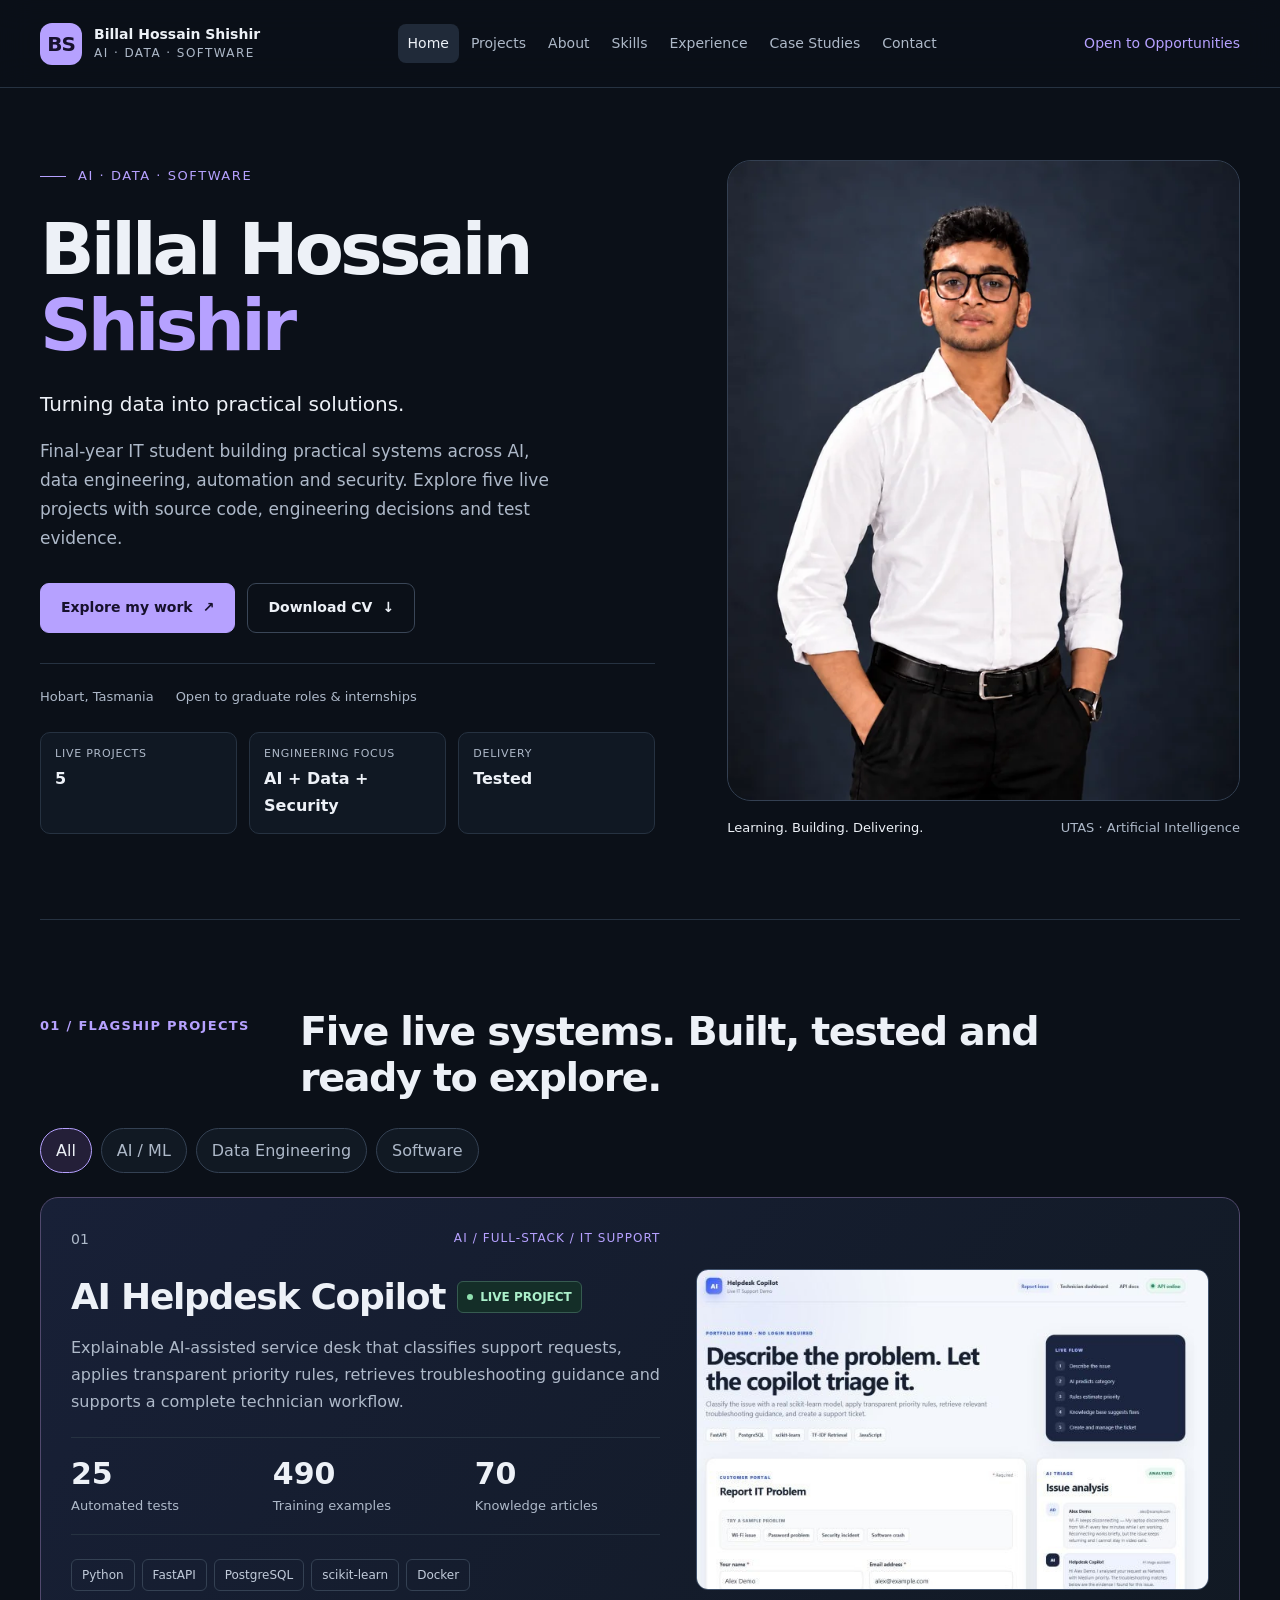
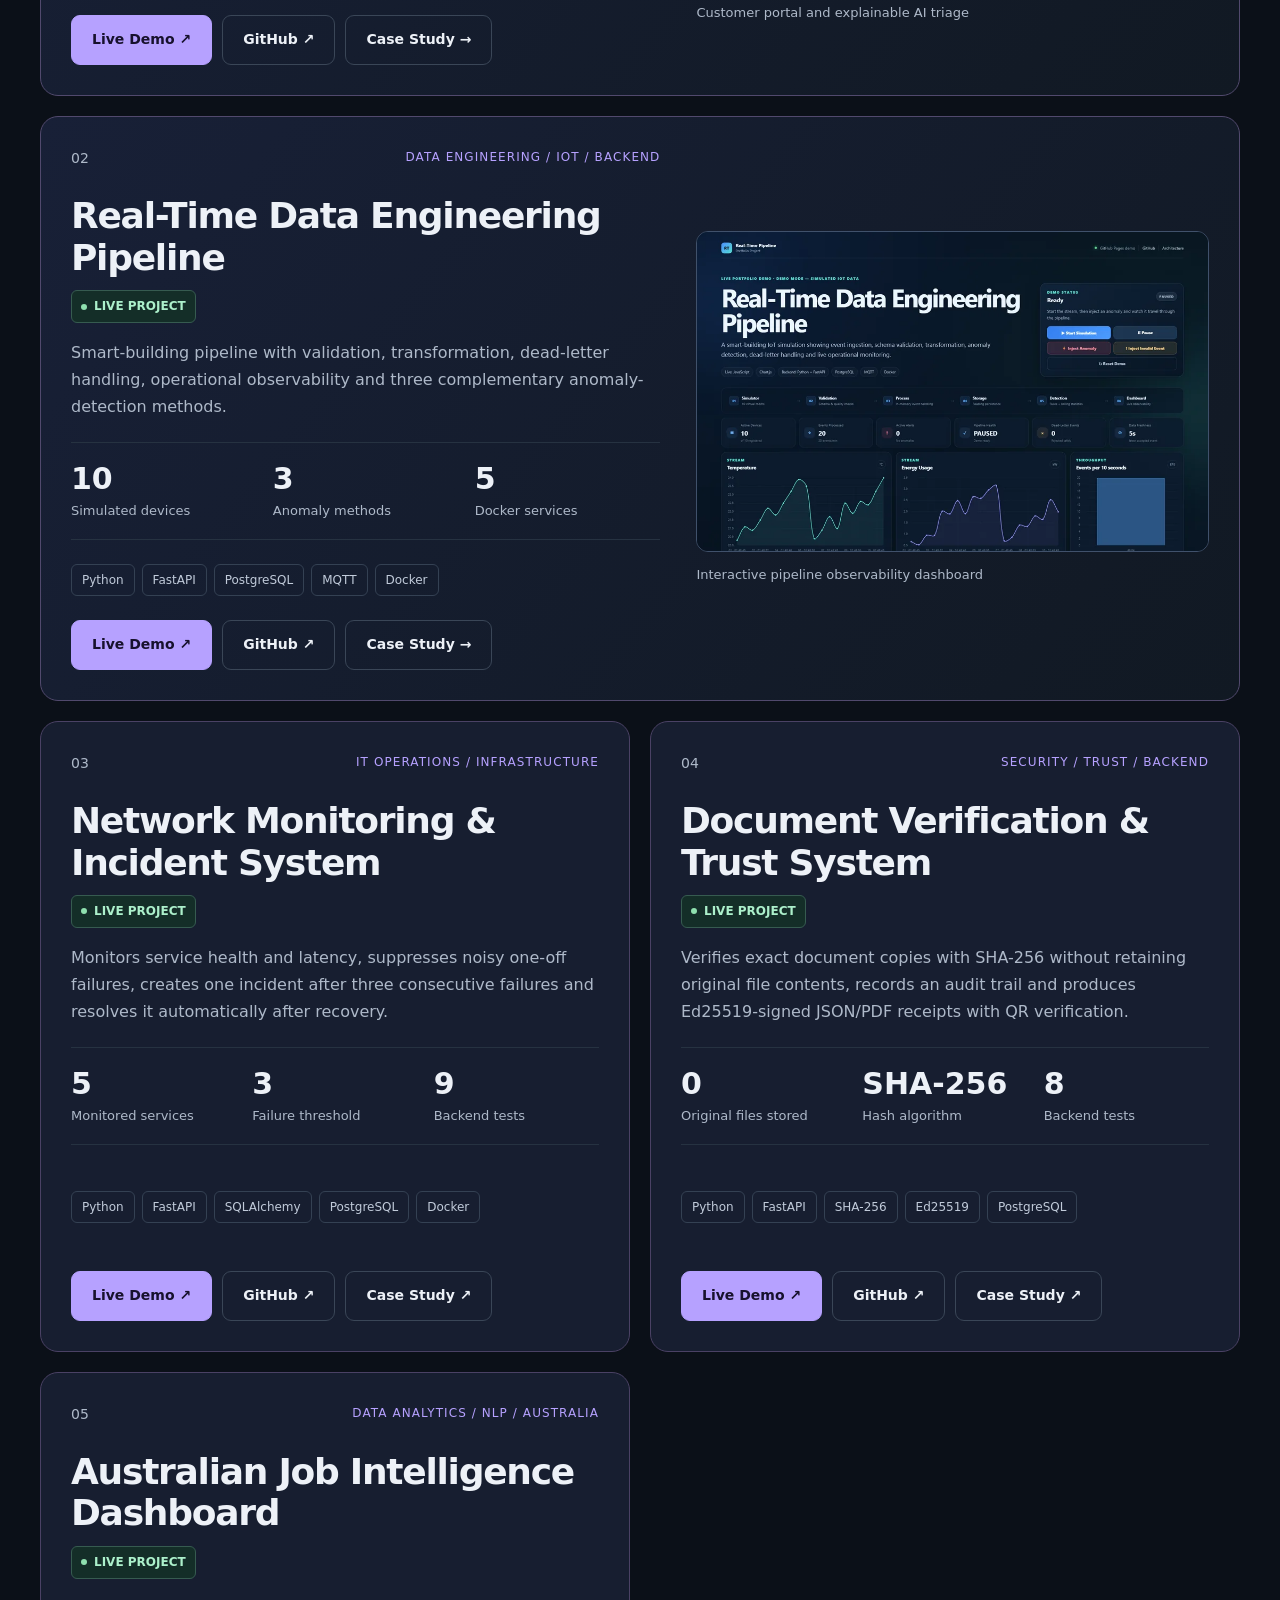
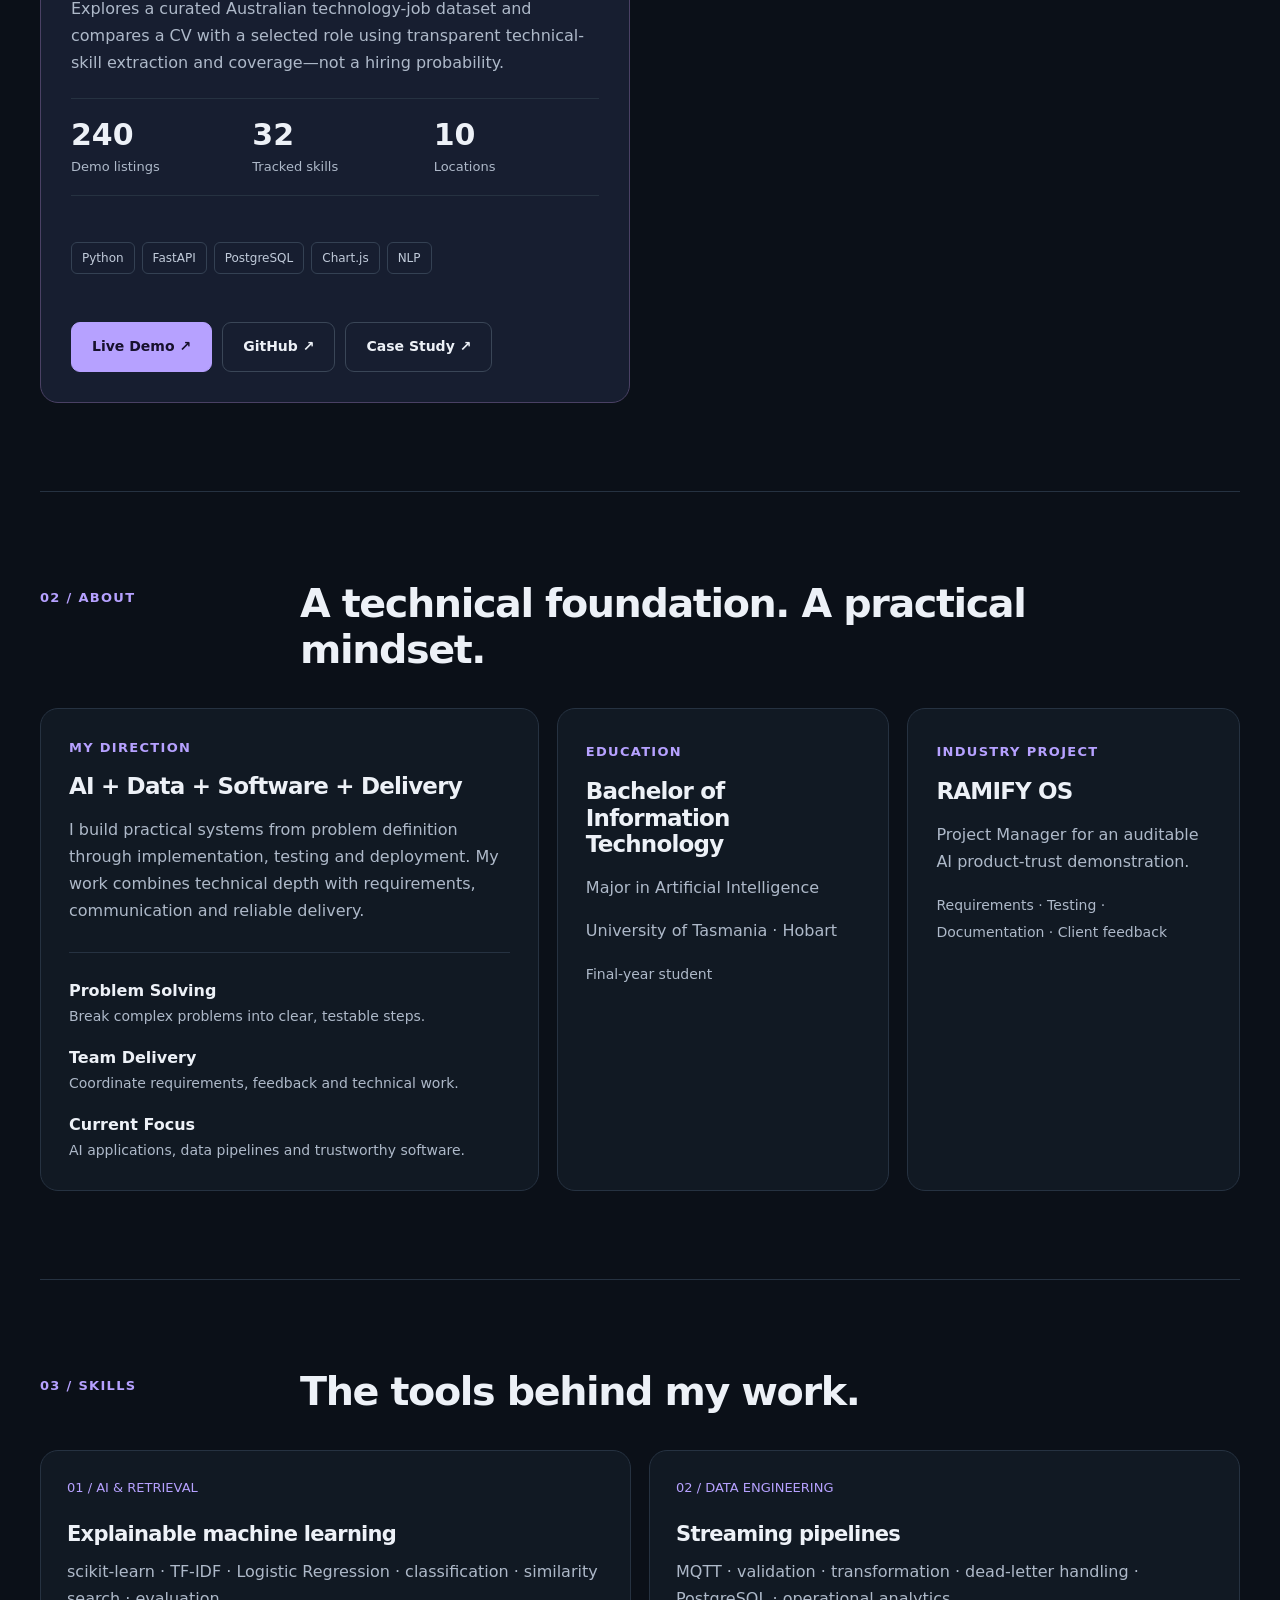
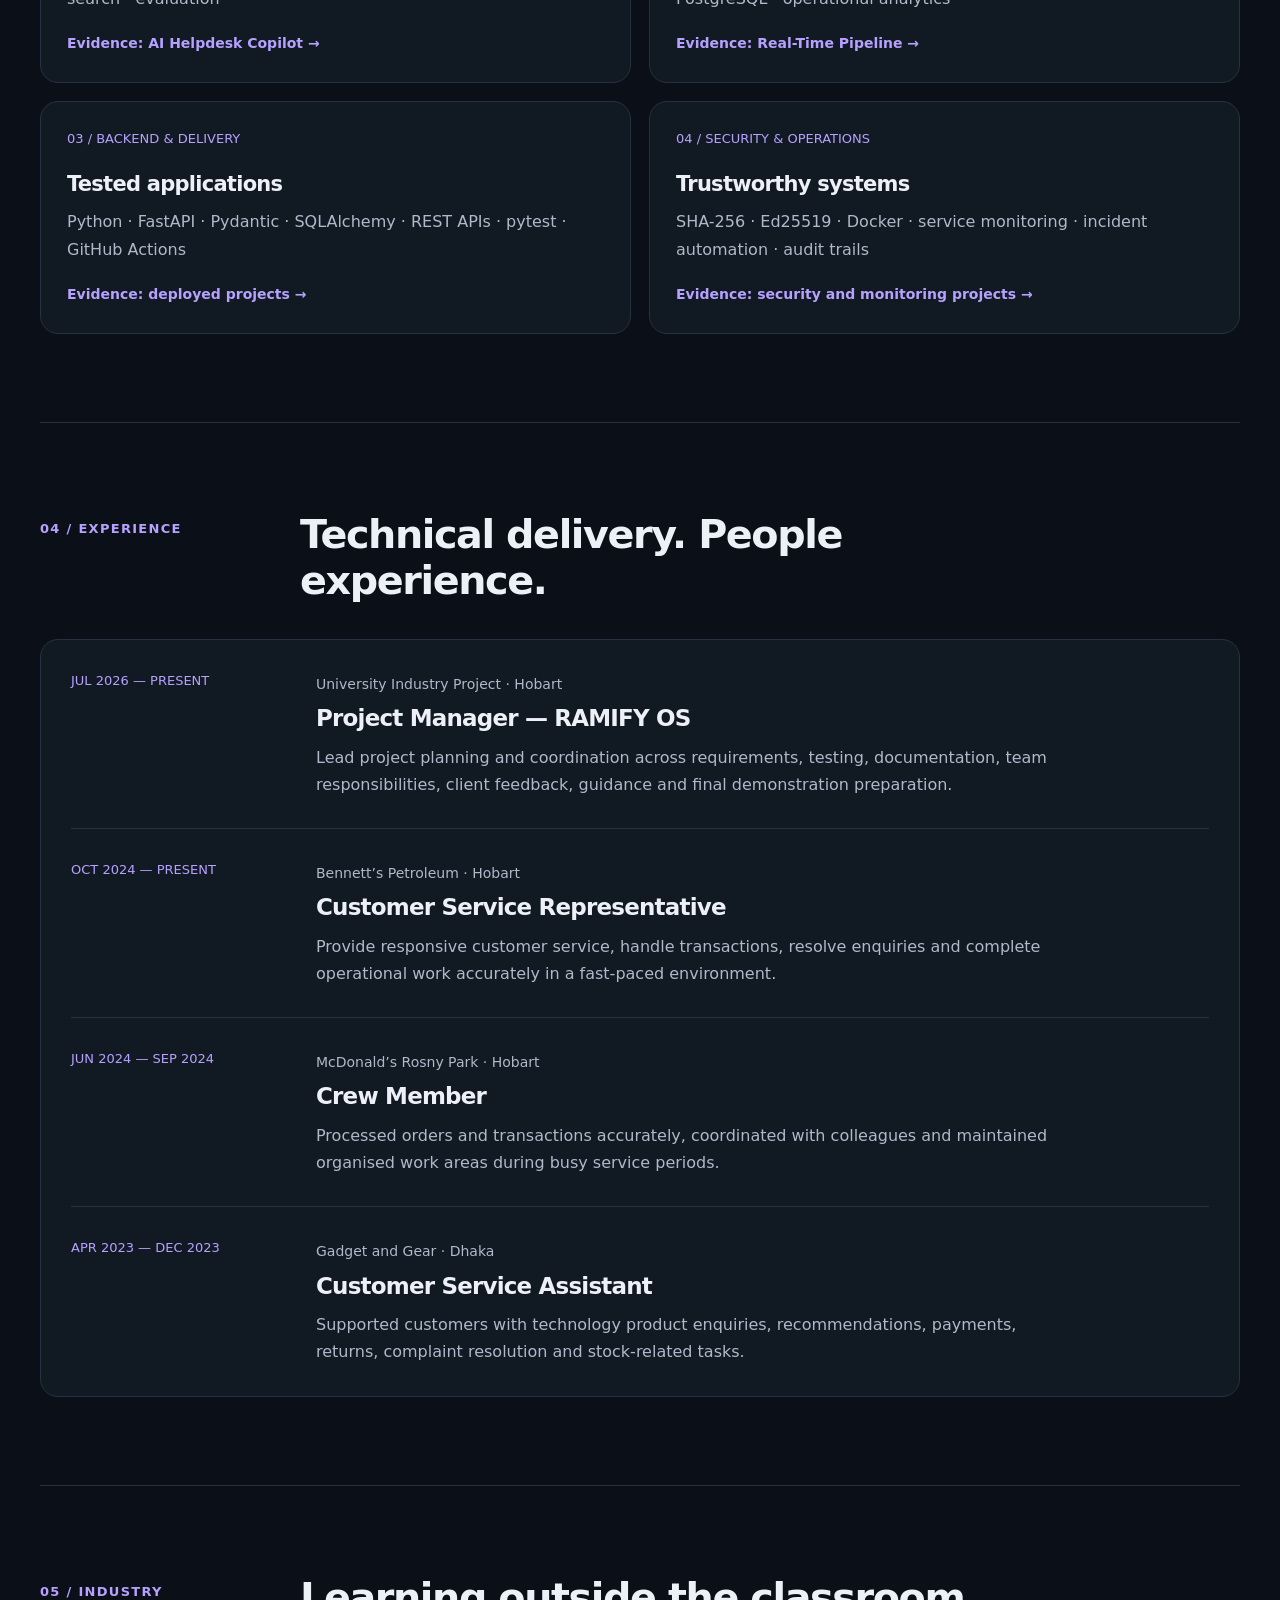
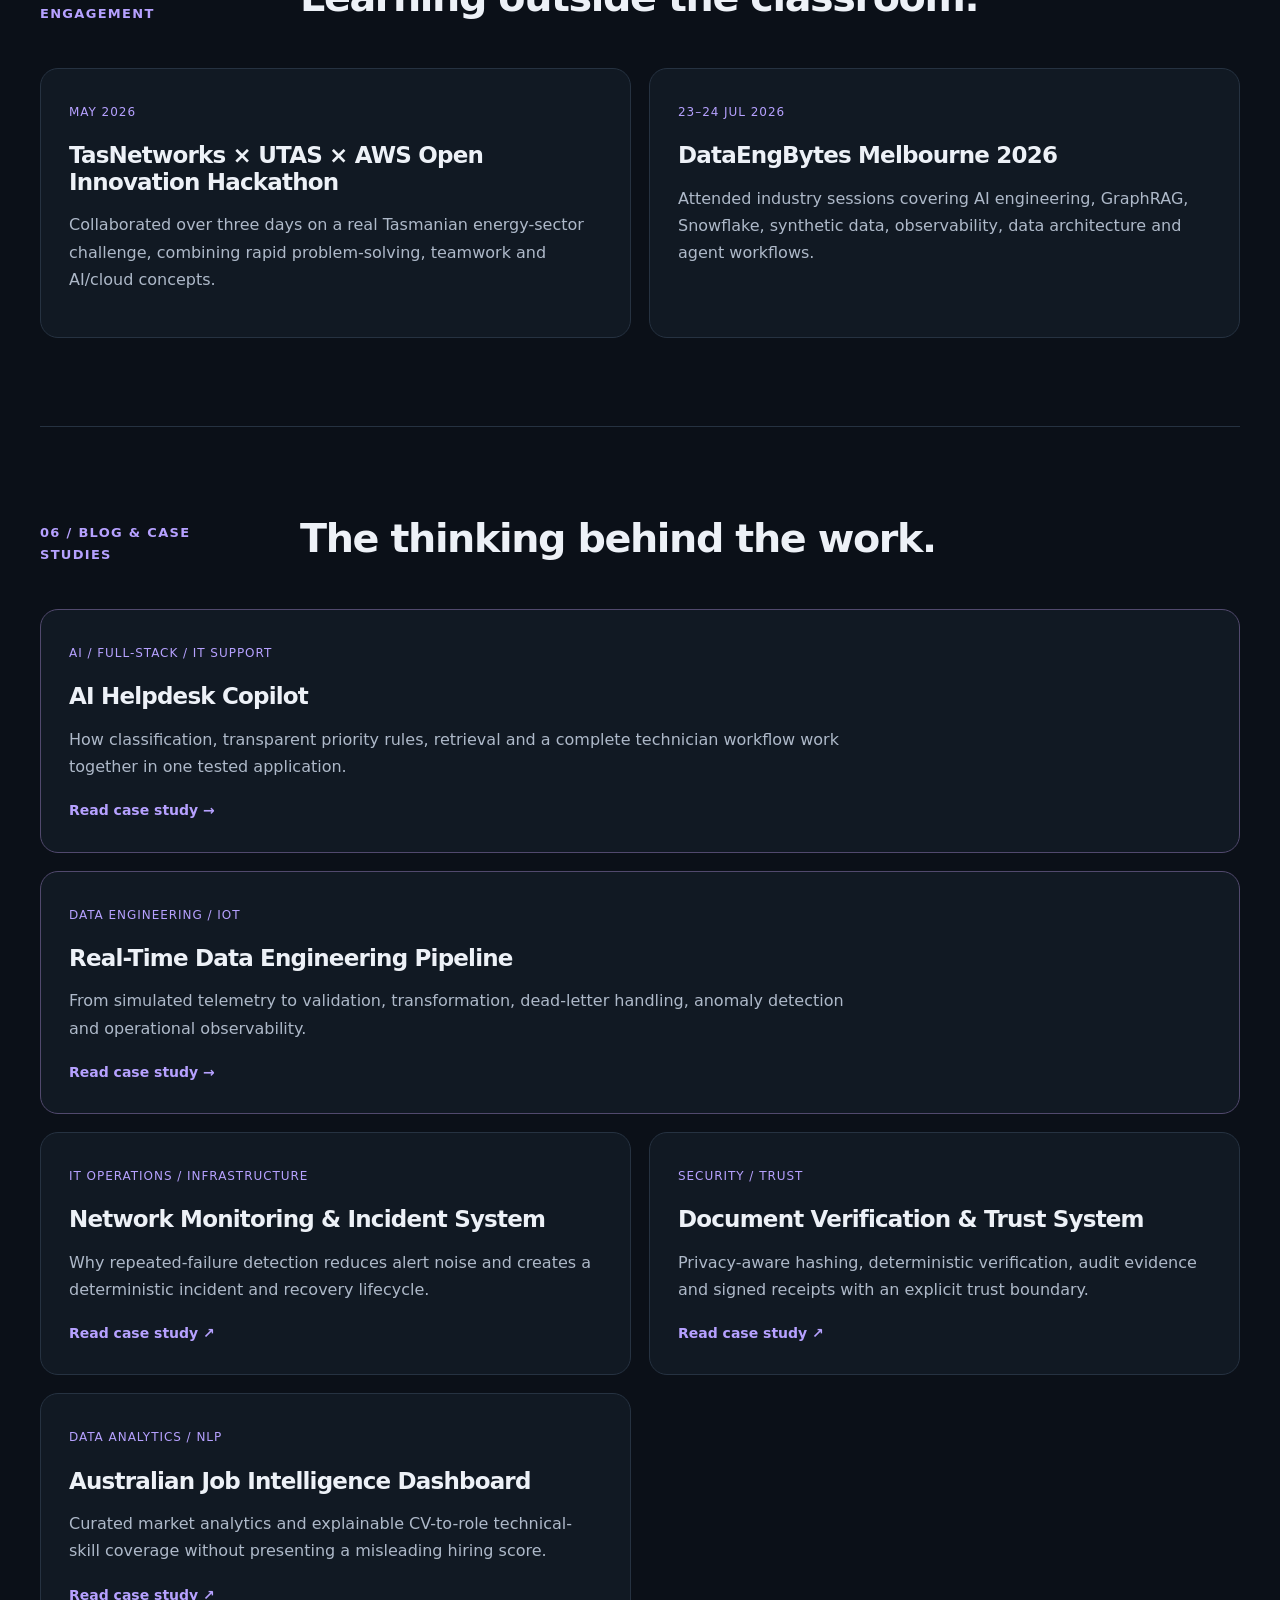
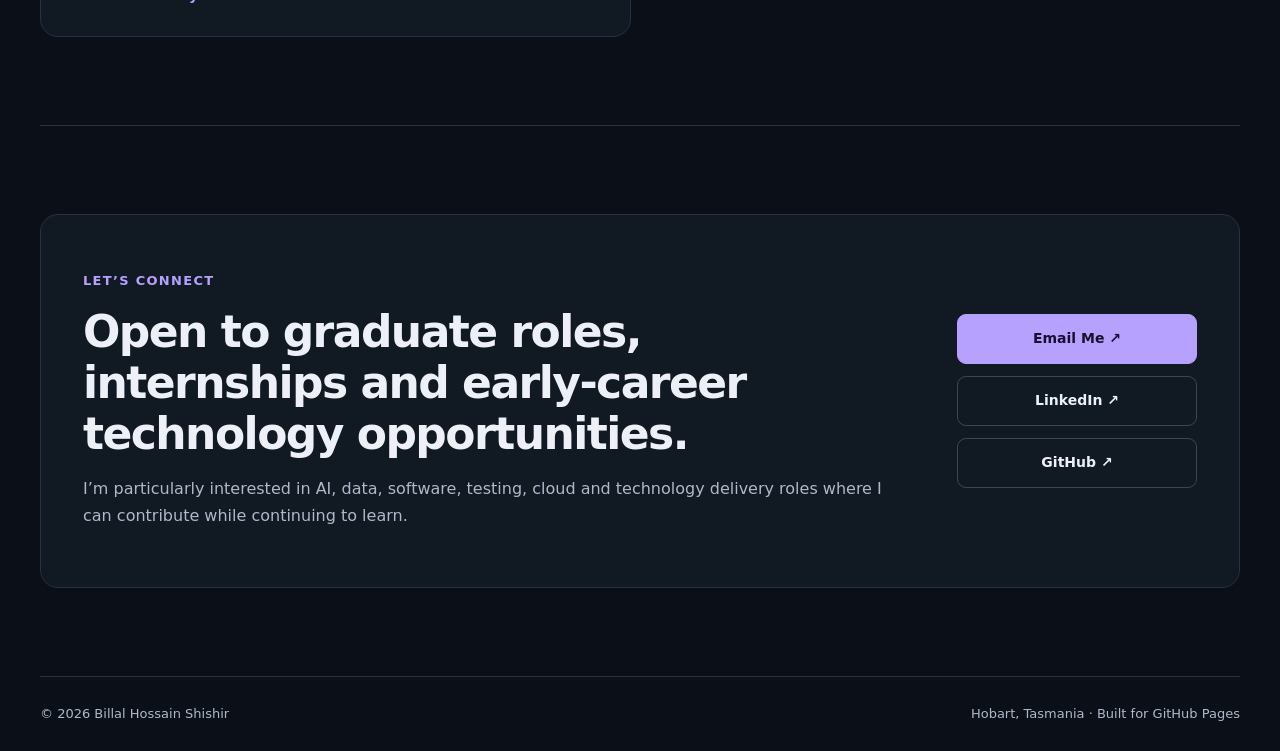
==== commit 8f3155f7: "Show five live flagship projects" ====
--- a/docs/index.html
+++ b/docs/index.html
@@ -4,7 +4,7 @@
   <meta charset="UTF-8" />
   <meta name="viewport" content="width=device-width, initial-scale=1.0" />
   <title>Billal Hossain Shishir | AI, Data & Software Portfolio</title>
-  <meta name="description" content="Portfolio of Billal Hossain Shishir featuring deployed AI applications, real-time data engineering, machine learning, APIs, cloud and software projects." />
+  <meta name="description" content="Explore five live, tested projects by Billal Hossain Shishir across AI, data engineering, IT operations, document security and job-market analytics." />
   <meta name="robots" content="index, follow, max-image-preview:large" />
   <meta name="author" content="Billal Hossain Shishir" />
   <meta name="google-site-verification" content="2ncyiwaYKs3h6OJeZsEFJJ34A5l7G0gyPgCTHh5dwqc" />
@@ -15,14 +15,14 @@
   <meta property="og:locale" content="en_AU" />
   <meta property="og:site_name" content="Billal Hossain Shishir Portfolio" />
   <meta property="og:title" content="Billal Hossain Shishir | AI, Data & Software Portfolio" />
-  <meta property="og:description" content="Explore deployed AI applications, a real-time IoT data pipeline, machine learning, APIs and software work by Billal Hossain Shishir." />
+  <meta property="og:description" content="Five live, tested projects across AI, data engineering, IT operations, document security and job-market analytics." />
   <meta property="og:url" content="https://billalhossain.com.au/" />
   <meta property="og:image" content="https://billalhossain.com.au/assets/billal-hero.jpg" />
   <meta property="og:image:alt" content="Billal Hossain Shishir portfolio" />
 
   <meta name="twitter:card" content="summary_large_image" />
   <meta name="twitter:title" content="Billal Hossain Shishir | AI, Data & Software Portfolio" />
-  <meta name="twitter:description" content="Deployed AI applications, real-time data engineering, APIs, machine learning and software portfolio." />
+  <meta name="twitter:description" content="Five live, tested projects across AI, data engineering, IT operations, document security and job-market analytics." />
   <meta name="twitter:image" content="https://billalhossain.com.au/assets/billal-hero.jpg" />
   <meta name="twitter:image:alt" content="Billal Hossain Shishir portfolio" />
 
@@ -98,13 +98,13 @@
         <p class="hero-kicker">AI · Data · Software</p>
         <h1 id="hero-heading">Billal Hossain <span>Shishir</span></h1>
         <p class="hero-role">Turning data into practical solutions.</p>
-        <p class="hero-intro">Final-year IT student building AI applications and real-time data pipelines with Python. Explore my deployed projects, engineering decisions and test evidence.</p>
+        <p class="hero-intro">Final-year IT student building practical systems across AI, data engineering, automation and security. Explore five live projects with source code, engineering decisions and test evidence.</p>
         <div class="hero-actions">
           <a class="btn primary" href="#projects">Explore my work <span aria-hidden="true">↗</span></a>
           <a class="btn outline" href="Billal_Hossain_Shishir_CV.pdf" download>Download CV <span aria-hidden="true">↓</span></a>
         </div>
         <div class="hero-details"><span>Hobart, Tasmania</span><span>Open to graduate roles & internships</span></div>
-        <dl class="hero-proof" aria-label="Portfolio highlights"><div><dt>Interactive demos</dt><dd>2</dd></div><div><dt>Engineering focus</dt><dd>AI + Data</dd></div><div><dt>Delivery</dt><dd>Tested</dd></div></dl>
+        <dl class="hero-proof" aria-label="Portfolio highlights"><div><dt>Live projects</dt><dd>5</dd></div><div><dt>Engineering focus</dt><dd>AI + Data + Security</dd></div><div><dt>Delivery</dt><dd>Tested</dd></div></dl>
       </div>
       <figure class="portrait-card reveal">
         <div class="portrait-frame"><picture><source type="image/webp" srcset="assets/billal-waist-up-640.webp 640w, assets/billal-waist-up-960.webp 960w" sizes="(max-width: 760px) min(100vw - 36px, 420px), (max-width: 1000px) 42vw, 510px" /><img src="assets/billal-waist-up.png?v=d9e171d9cbc3" width="1122" height="1402" alt="Waist-up portrait of Billal Hossain Shishir" fetchpriority="high" decoding="async" /></picture></div>
@@ -113,90 +113,61 @@
     </section>
     <section class="section shell" id="projects">
       <div class="section-title reveal">
-        <p>01 / SELECTED PROJECTS</p>
-        <h2>Selected work, from models to delivery.</h2>
+        <p>01 / FLAGSHIP PROJECTS</p>
+        <h2>Five live systems. Built, tested and ready to explore.</h2>
       </div>
 
       <div class="project-filters reveal" role="group" aria-label="Filter projects"><button class="project-filter active" type="button" data-filter="all" aria-pressed="true">All</button><button class="project-filter" type="button" data-filter="ai" aria-pressed="false">AI / ML</button><button class="project-filter" type="button" data-filter="data" aria-pressed="false">Data Engineering</button><button class="project-filter" type="button" data-filter="software" aria-pressed="false">Software</button></div>
       <div class="project-grid">
         <article class="project-card glass helpdesk-feature reveal" id="ai-helpdesk-project" data-category="ai software">
           <div class="helpdesk-copy">
-            <div class="project-head"><span>01</span><em>FULL-STACK / AI / IT SUPPORT</em></div>
+            <div class="project-head"><span>01</span><em>AI / FULL-STACK / IT SUPPORT</em></div>
             <div class="project-title-row"><h3>AI Helpdesk Copilot</h3><span class="live-badge"><i aria-hidden="true"></i> LIVE PROJECT</span></div>
-            <p>Deployed AI-assisted service desk that turns free-form requests into explainable categories, priorities and troubleshooting guidance, then supports the complete technician workflow.</p>
+            <p>Explainable AI-assisted service desk that classifies support requests, applies transparent priority rules, retrieves troubleshooting guidance and supports a complete technician workflow.</p>
             <dl class="helpdesk-stats"><div><dt>Automated tests</dt><dd>25</dd></div><div><dt>Training examples</dt><dd>490</dd></div><div><dt>Knowledge articles</dt><dd>70</dd></div></dl>
             <div class="tags"><span>Python</span><span>FastAPI</span><span>PostgreSQL</span><span>scikit-learn</span><span>Docker</span></div>
-            <div class="project-actions"><a class="btn primary" href="https://ai-helpdesk-copilot.onrender.com" target="_blank" rel="noreferrer">Live Demo ↗</a><a class="btn outline" href="https://github.com/Billalhossainshishir/ai-helpdesk-copilot" target="_blank" rel="noreferrer">GitHub ↗</a><a class="btn outline" href="case-studies.html#ai-helpdesk">Case Study →</a></div>
+            <div class="project-actions"><a class="btn primary" href="https://billalhossainshishir.github.io/ai-helpdesk-copilot/" target="_blank" rel="noopener noreferrer">Live Demo ↗</a><a class="btn outline" href="https://github.com/Billalhossainshishir/ai-helpdesk-copilot" target="_blank" rel="noopener noreferrer">GitHub ↗</a><a class="btn outline" href="case-studies.html#ai-helpdesk">Case Study →</a></div>
           </div>
-          <figure class="project-screenshot"><a href="assets/ai-helpdesk-customer-portal.jpg" target="_blank" rel="noopener noreferrer" aria-label="View full AI Helpdesk customer portal screenshot"><img src="assets/ai-helpdesk-customer-portal.jpg" width="650" height="850" alt="AI Helpdesk customer portal alongside a real Network triage result, explainable priority and troubleshooting matches, using fictional demo data" loading="lazy" decoding="async" /></a><figcaption>Customer portal + AI triage · Click to enlarge</figcaption></figure>
+          <figure class="project-screenshot"><a href="assets/ai-helpdesk-customer-portal.jpg" target="_blank" rel="noopener noreferrer" aria-label="View the AI Helpdesk customer portal screenshot"><img src="assets/ai-helpdesk-customer-portal.jpg" width="650" height="850" alt="AI Helpdesk customer portal showing explainable triage and troubleshooting guidance" loading="lazy" decoding="async" /></a><figcaption>Customer portal and explainable AI triage</figcaption></figure>
         </article>
 
         <article class="project-card glass helpdesk-feature reveal" id="real-time-pipeline-project" data-category="data ai software">
           <div class="helpdesk-copy">
             <div class="project-head"><span>02</span><em>DATA ENGINEERING / IOT / BACKEND</em></div>
             <div class="project-title-row"><h3>Real-Time Data Engineering Pipeline</h3><span class="live-badge"><i aria-hidden="true"></i> LIVE PROJECT</span></div>
-            <p>Smart-building IoT pipeline with validation, enrichment, dead-letter handling and three anomaly detectors. The repository contains the complete backend; the public browser demo opens instantly.</p>
+            <p>Smart-building pipeline with validation, transformation, dead-letter handling, operational observability and three complementary anomaly-detection methods.</p>
             <dl class="helpdesk-stats"><div><dt>Simulated devices</dt><dd>10</dd></div><div><dt>Anomaly methods</dt><dd>3</dd></div><div><dt>Docker services</dt><dd>5</dd></div></dl>
             <div class="tags"><span>Python</span><span>FastAPI</span><span>PostgreSQL</span><span>MQTT</span><span>Docker</span></div>
             <div class="project-actions"><a class="btn primary" href="https://billalhossainshishir.github.io/real-time-data-engineering-pipeline/" target="_blank" rel="noopener noreferrer">Live Demo ↗</a><a class="btn outline" href="https://github.com/Billalhossainshishir/real-time-data-engineering-pipeline" target="_blank" rel="noopener noreferrer">GitHub ↗</a><a class="btn outline" href="case-studies.html#real-time-pipeline">Case Study →</a></div>
           </div>
-          <figure class="project-screenshot"><a href="assets/real-time-pipeline-dashboard.png" target="_blank" rel="noopener noreferrer" aria-label="View the full Real-Time Data Engineering Pipeline dashboard screenshot"><picture><source type="image/webp" srcset="assets/real-time-pipeline-dashboard-960.webp 960w, assets/real-time-pipeline-dashboard-1440.webp 1440w" sizes="(max-width: 1000px) min(100vw - 84px, 720px), 520px" /><img src="assets/real-time-pipeline-dashboard.png" width="1600" height="1100" alt="Real-Time Data Engineering Pipeline live demo showing smart-building metrics, pipeline stages and streaming charts" loading="lazy" decoding="async" /></picture></a><figcaption>Interactive browser demo · Click to enlarge</figcaption></figure>
-        </article>
-
-        <article class="project-card glass reveal" data-category="ai">
-          <div class="project-head"><span>03</span><em>INDUSTRY / AI</em></div>
-          <div class="project-symbol">R</div>
-          <h3>RAMIFY OS</h3>
-          <p>Project Manager for a browser-based AI product-trust demonstration that produces auditable decision receipts from structured evidence. I coordinate scope, requirements, team responsibilities, testing, documentation, demos and client feedback.</p>
-          <div class="tags"><span>AI Systems</span><span>Testing</span><span>Requirements</span><span>Project Delivery</span></div>
-          <a class="project-link" href="case-studies.html#ramify">Read the case study →</a>
-        </article>
-
-        <article class="project-card glass reveal delay-1" data-category="ai">
-          <div class="project-head"><span>04</span><em>ML PROJECT</em></div>
-          <div class="project-symbol">★</div>
-          <h3>Star Classification</h3>
-          <p>Classified six star types using Decision Tree, Random Forest and SVC. Used stratified 5-fold cross-validation, leakage prevention and GridSearchCV before a final held-out evaluation.</p>
-          <div class="metric-bar"><b>99.47%</b><span>mean cross-validation accuracy · tuned Random Forest</span></div><div class="tags"><span>Python</span><span>scikit-learn</span><span>GridSearchCV</span><span>48 held-out samples correct</span></div>
-          <a class="project-link" href="https://github.com/Billalhossainshishir/star-classification-machine-learning" target="_blank" rel="noreferrer">View on GitHub ↗</a>
-        </article>
-
-        <article class="project-card glass reveal delay-1" data-category="data">
-          <div class="project-head"><span>05</span><em>CLOUD / DATA</em></div>
-          <div class="project-symbol">☁</div>
-          <h3>Cloud Data Processing</h3>
-          <p>Built and tested a transformation worker in a distributed Nectar Cloud workflow, encoding categorical variables and preparing numerical features for machine learning.</p>
-          <div class="metric-bar"><b>1,221</b><span>records processed in the prepared dataset</span></div>
-          <div class="tags"><span>Python</span><span>pandas</span><span>Nectar Cloud</span><span>Distributed Processing</span></div>
-          <a class="project-link" href="https://github.com/Billalhossainshishir/cloud-data-processing" target="_blank" rel="noreferrer">View on GitHub ↗</a>
-        </article>
-
-        <article class="project-card glass reveal" data-category="software">
-          <div class="project-head"><span>06</span><em>ALGORITHMS / C</em></div>
-          <div class="project-symbol">D</div>
-          <h3>Emergency Route Planning</h3>
-          <p>Implemented weighted graph route planning using Dijkstra shortest path and a binary-heap priority queue, including route reconstruction and invalid/unreachable cases.</p>
-          <div class="metric-bar"><b>24 / 24</b><span>unit tests passed</span></div>
-          <div class="tags"><span>C</span><span>Dijkstra</span><span>Graphs</span><span>Unit Testing</span></div>
-          <a class="project-link" href="https://github.com/Billalhossainshishir/emergency-route-planning" target="_blank" rel="noreferrer">View on GitHub ↗</a>
-        </article>
-
-        <article class="project-card glass reveal delay-1" data-category="ai">
-          <div class="project-head"><span>07</span><em>MACHINE LEARNING</em></div>
-          <div class="project-symbol">ML</div>
-          <h3>Machine Learning Model Comparison</h3>
-          <p>Compared Logistic Regression and Decision Tree models for a fictional heat-safety problem, using preprocessing, accuracy, precision, recall, F1 and confusion matrices.</p>
-          <div class="tags"><span>Python</span><span>scikit-learn</span><span>Classification</span><span>Model Evaluation</span></div>
-          <a class="project-link" href="https://github.com/Billalhossainshishir/machine-learning-model-comparison" target="_blank" rel="noreferrer">View on GitHub ↗</a>
-        </article>
-
-        <article class="project-card glass reveal" data-category="software">
-          <div class="project-head"><span>08</span><em>DATA STRUCTURES</em></div>
-          <div class="project-symbol">DS</div>
-          <h3>Data Structures Performance</h3>
-          <p>Built a food-delivery data prototype with arrays, AVL trees, hash tables and linked lists, then benchmarked search performance as the dataset size increased.</p>
-          <div class="tags"><span>C</span><span>AVL Trees</span><span>Hash Tables</span><span>Benchmarking</span></div>
-          <a class="project-link" href="https://github.com/Billalhossainshishir/data-structures-performance" target="_blank" rel="noreferrer">View on GitHub ↗</a>
+          <figure class="project-screenshot"><a href="assets/real-time-pipeline-dashboard.png" target="_blank" rel="noopener noreferrer" aria-label="View the Real-Time Data Engineering Pipeline dashboard screenshot"><picture><source type="image/webp" srcset="assets/real-time-pipeline-dashboard-960.webp 960w, assets/real-time-pipeline-dashboard-1440.webp 1440w" sizes="(max-width: 1000px) min(100vw - 84px, 720px), 520px" /><img src="assets/real-time-pipeline-dashboard.png" width="1600" height="1100" alt="Real-Time Data Engineering Pipeline dashboard with operational metrics and streaming charts" loading="lazy" decoding="async" /></picture></a><figcaption>Interactive pipeline observability dashboard</figcaption></figure>
+        </article>
+
+        <article class="project-card glass featured reveal" id="network-monitoring-project" data-category="software data">
+          <div class="project-head"><span>03</span><em>IT OPERATIONS / INFRASTRUCTURE</em></div>
+          <div class="project-title-row"><h3>Network Monitoring & Incident System</h3><span class="live-badge"><i aria-hidden="true"></i> LIVE PROJECT</span></div>
+          <p>Monitors service health and latency, suppresses noisy one-off failures, creates one incident after three consecutive failures and resolves it automatically after recovery.</p>
+          <dl class="helpdesk-stats"><div><dt>Monitored services</dt><dd>5</dd></div><div><dt>Failure threshold</dt><dd>3</dd></div><div><dt>Backend tests</dt><dd>9</dd></div></dl>
+          <div class="tags"><span>Python</span><span>FastAPI</span><span>SQLAlchemy</span><span>PostgreSQL</span><span>Docker</span></div>
+          <div class="project-actions"><a class="btn primary" href="https://billalhossainshishir.github.io/network-monitoring-incident-system/" target="_blank" rel="noopener noreferrer">Live Demo ↗</a><a class="btn outline" href="https://github.com/Billalhossainshishir/network-monitoring-incident-system" target="_blank" rel="noopener noreferrer">GitHub ↗</a><a class="btn outline" href="https://github.com/Billalhossainshishir/network-monitoring-incident-system/blob/main/docs/CASE_STUDY.md" target="_blank" rel="noopener noreferrer">Case Study ↗</a></div>
+        </article>
+
+        <article class="project-card glass featured reveal delay-1" id="document-verification-project" data-category="software">
+          <div class="project-head"><span>04</span><em>SECURITY / TRUST / BACKEND</em></div>
+          <div class="project-title-row"><h3>Document Verification & Trust System</h3><span class="live-badge"><i aria-hidden="true"></i> LIVE PROJECT</span></div>
+          <p>Verifies exact document copies with SHA-256 without retaining original file contents, records an audit trail and produces Ed25519-signed JSON/PDF receipts with QR verification.</p>
+          <dl class="helpdesk-stats"><div><dt>Original files stored</dt><dd>0</dd></div><div><dt>Hash algorithm</dt><dd>SHA-256</dd></div><div><dt>Backend tests</dt><dd>8</dd></div></dl>
+          <div class="tags"><span>Python</span><span>FastAPI</span><span>SHA-256</span><span>Ed25519</span><span>PostgreSQL</span></div>
+          <div class="project-actions"><a class="btn primary" href="https://billalhossainshishir.github.io/document-verification-trust-system/" target="_blank" rel="noopener noreferrer">Live Demo ↗</a><a class="btn outline" href="https://github.com/Billalhossainshishir/document-verification-trust-system" target="_blank" rel="noopener noreferrer">GitHub ↗</a><a class="btn outline" href="https://github.com/Billalhossainshishir/document-verification-trust-system/blob/main/docs/CASE_STUDY.md" target="_blank" rel="noopener noreferrer">Case Study ↗</a></div>
+        </article>
+
+        <article class="project-card glass featured reveal" id="job-intelligence-project" data-category="data software">
+          <div class="project-head"><span>05</span><em>DATA ANALYTICS / NLP / AUSTRALIA</em></div>
+          <div class="project-title-row"><h3>Australian Job Intelligence Dashboard</h3><span class="live-badge"><i aria-hidden="true"></i> LIVE PROJECT</span></div>
+          <p>Explores a curated Australian technology-job dataset and compares a CV with a selected role using transparent technical-skill extraction and coverage—not a hiring probability.</p>
+          <dl class="helpdesk-stats"><div><dt>Demo listings</dt><dd>240</dd></div><div><dt>Tracked skills</dt><dd>32</dd></div><div><dt>Locations</dt><dd>10</dd></div></dl>
+          <div class="tags"><span>Python</span><span>FastAPI</span><span>PostgreSQL</span><span>Chart.js</span><span>NLP</span></div>
+          <div class="project-actions"><a class="btn primary" href="https://billalhossainshishir.github.io/australian-job-intelligence-dashboard/" target="_blank" rel="noopener noreferrer">Live Demo ↗</a><a class="btn outline" href="https://github.com/Billalhossainshishir/australian-job-intelligence-dashboard" target="_blank" rel="noopener noreferrer">GitHub ↗</a><a class="btn outline" href="https://github.com/Billalhossainshishir/australian-job-intelligence-dashboard/blob/main/docs/case-study.md" target="_blank" rel="noopener noreferrer">Case Study ↗</a></div>
         </article>
       </div>
     </section>
@@ -242,7 +213,7 @@
         <article class="skill-card glass reveal"><span>01 / AI & RETRIEVAL</span><h3>Explainable machine learning</h3><p>scikit-learn · TF-IDF · Logistic Regression · classification · similarity search · evaluation</p><a href="#ai-helpdesk-project">Evidence: AI Helpdesk Copilot →</a></article>
         <article class="skill-card glass reveal"><span>02 / DATA ENGINEERING</span><h3>Streaming pipelines</h3><p>MQTT · validation · transformation · dead-letter handling · PostgreSQL · operational analytics</p><a href="#real-time-pipeline-project">Evidence: Real-Time Pipeline →</a></article>
         <article class="skill-card glass reveal"><span>03 / BACKEND & DELIVERY</span><h3>Tested applications</h3><p>Python · FastAPI · Pydantic · SQLAlchemy · REST APIs · pytest · GitHub Actions</p><a href="#projects">Evidence: deployed projects →</a></article>
-        <article class="skill-card glass reveal"><span>04 / SYSTEMS & CLOUD</span><h3>Reliable implementation</h3><p>Docker · Render · Nectar Cloud · C · algorithms · data structures · requirements and testing</p><a href="#experience">Evidence: experience & delivery →</a></article>
+        <article class="skill-card glass reveal"><span>04 / SECURITY & OPERATIONS</span><h3>Trustworthy systems</h3><p>SHA-256 · Ed25519 · Docker · service monitoring · incident automation · audit trails</p><a href="#document-verification-project">Evidence: security and monitoring projects →</a></article>
       </div>
     </section>
 
@@ -276,42 +247,11 @@
         <h2>The thinking behind the work.</h2>
       </div>
       <div class="case-preview-grid">
-        <article class="case-preview glass reveal helpdesk-preview">
-          <span class="case-type">FULL-STACK / AI / IT SUPPORT</span>
-          <h3>AI Helpdesk Copilot — building an explainable AI-assisted service desk</h3>
-          <p>From free-form support requests to classification, retrieval, ticket management and live analytics. Explore the engineering decisions behind a complete deployed application.</p>
-          <a href="case-studies.html#ai-helpdesk">Read case study →</a>
-        </article>
-        <article class="case-preview glass reveal helpdesk-preview">
-          <span class="case-type">DATA ENGINEERING / IOT / BACKEND</span>
-          <h3>Real-Time Data Engineering Pipeline — from simulated telemetry to operational analytics</h3>
-          <p>Explore the browser-based recruiter demo and the complete MQTT, FastAPI, PostgreSQL, transformation, anomaly-detection and Docker architecture behind it.</p>
-          <a href="case-studies.html#real-time-pipeline">Read case study →</a>
-        </article>
-        <article class="case-preview glass reveal">
-          <span class="case-type">INDUSTRY / AI</span>
-          <h3>RAMIFY OS — building an auditable product-trust demonstration</h3>
-          <p>How requirements, testing, client feedback and traceability shaped an industry AI project.</p>
-          <a href="case-studies.html#ramify">Read case study →</a>
-        </article>
-        <article class="case-preview glass reveal delay-1">
-          <span class="case-type">HACKATHON / CLOUD</span>
-          <h3>TasNetworks × UTAS × AWS Open Innovation Hackathon</h3>
-          <p>What I learned from solving a real energy-sector challenge under a short innovation sprint.</p>
-          <a href="case-studies.html#hackathon">Read case study →</a>
-        </article>
-        <article class="case-preview glass reveal">
-          <span class="case-type">MACHINE LEARNING</span>
-          <h3>Choosing classification models with evidence</h3>
-          <p>A practical look at model comparison, evaluation metrics, validation and performance trade-offs.</p>
-          <a href="case-studies.html#machine-learning">Read case study →</a>
-        </article>
-        <article class="case-preview glass reveal delay-1">
-          <span class="case-type">CLOUD / DATA</span>
-          <h3>Building a transformation stage in a distributed data workflow</h3>
-          <p>How clear inputs, transformations and testing make cloud data pipelines easier to trust.</p>
-          <a href="case-studies.html#cloud-data">Read case study →</a>
-        </article>
+        <article class="case-preview glass reveal helpdesk-preview"><span class="case-type">AI / FULL-STACK / IT SUPPORT</span><h3>AI Helpdesk Copilot</h3><p>How classification, transparent priority rules, retrieval and a complete technician workflow work together in one tested application.</p><a href="case-studies.html#ai-helpdesk">Read case study →</a></article>
+        <article class="case-preview glass reveal helpdesk-preview"><span class="case-type">DATA ENGINEERING / IOT</span><h3>Real-Time Data Engineering Pipeline</h3><p>From simulated telemetry to validation, transformation, dead-letter handling, anomaly detection and operational observability.</p><a href="case-studies.html#real-time-pipeline">Read case study →</a></article>
+        <article class="case-preview glass reveal"><span class="case-type">IT OPERATIONS / INFRASTRUCTURE</span><h3>Network Monitoring & Incident System</h3><p>Why repeated-failure detection reduces alert noise and creates a deterministic incident and recovery lifecycle.</p><a href="https://github.com/Billalhossainshishir/network-monitoring-incident-system/blob/main/docs/CASE_STUDY.md" target="_blank" rel="noopener noreferrer">Read case study ↗</a></article>
+        <article class="case-preview glass reveal delay-1"><span class="case-type">SECURITY / TRUST</span><h3>Document Verification & Trust System</h3><p>Privacy-aware hashing, deterministic verification, audit evidence and signed receipts with an explicit trust boundary.</p><a href="https://github.com/Billalhossainshishir/document-verification-trust-system/blob/main/docs/CASE_STUDY.md" target="_blank" rel="noopener noreferrer">Read case study ↗</a></article>
+        <article class="case-preview glass reveal"><span class="case-type">DATA ANALYTICS / NLP</span><h3>Australian Job Intelligence Dashboard</h3><p>Curated market analytics and explainable CV-to-role technical-skill coverage without presenting a misleading hiring score.</p><a href="https://github.com/Billalhossainshishir/australian-job-intelligence-dashboard/blob/main/docs/case-study.md" target="_blank" rel="noopener noreferrer">Read case study ↗</a></article>
       </div>
     </section>
 
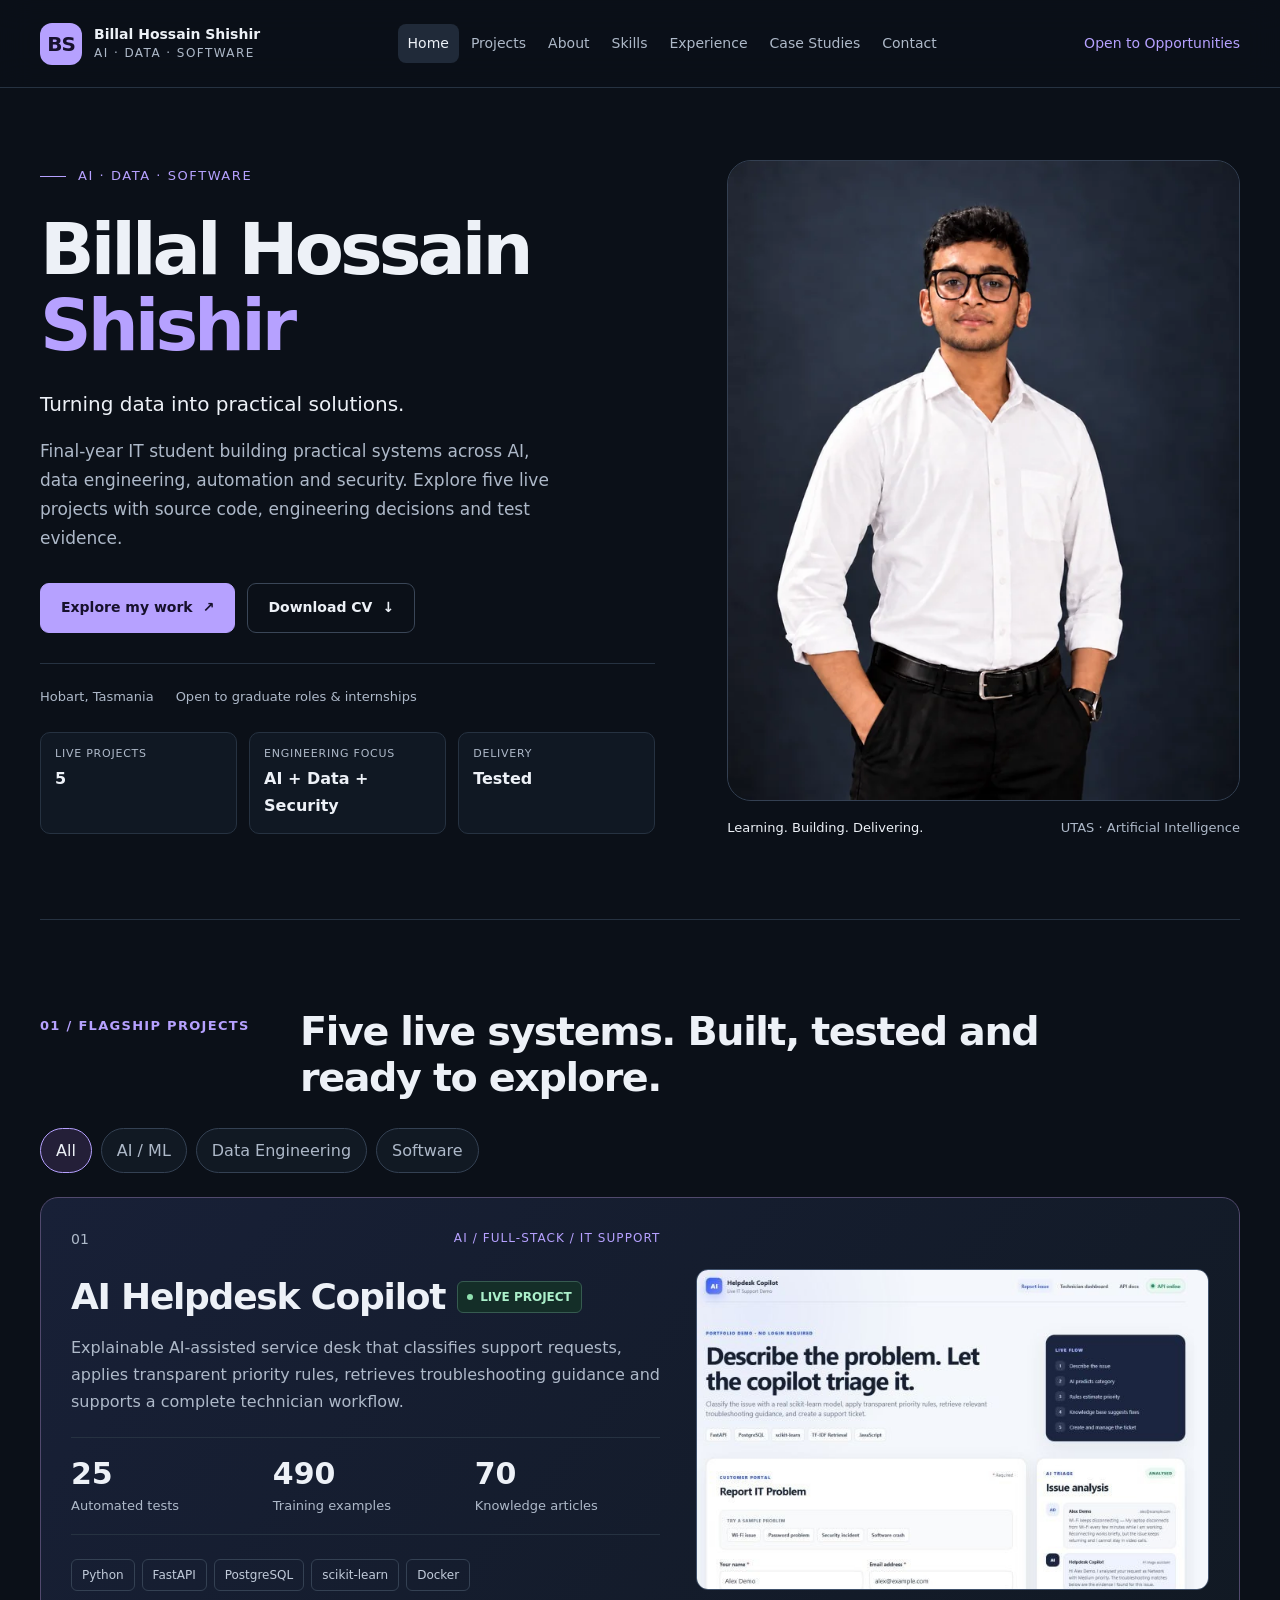
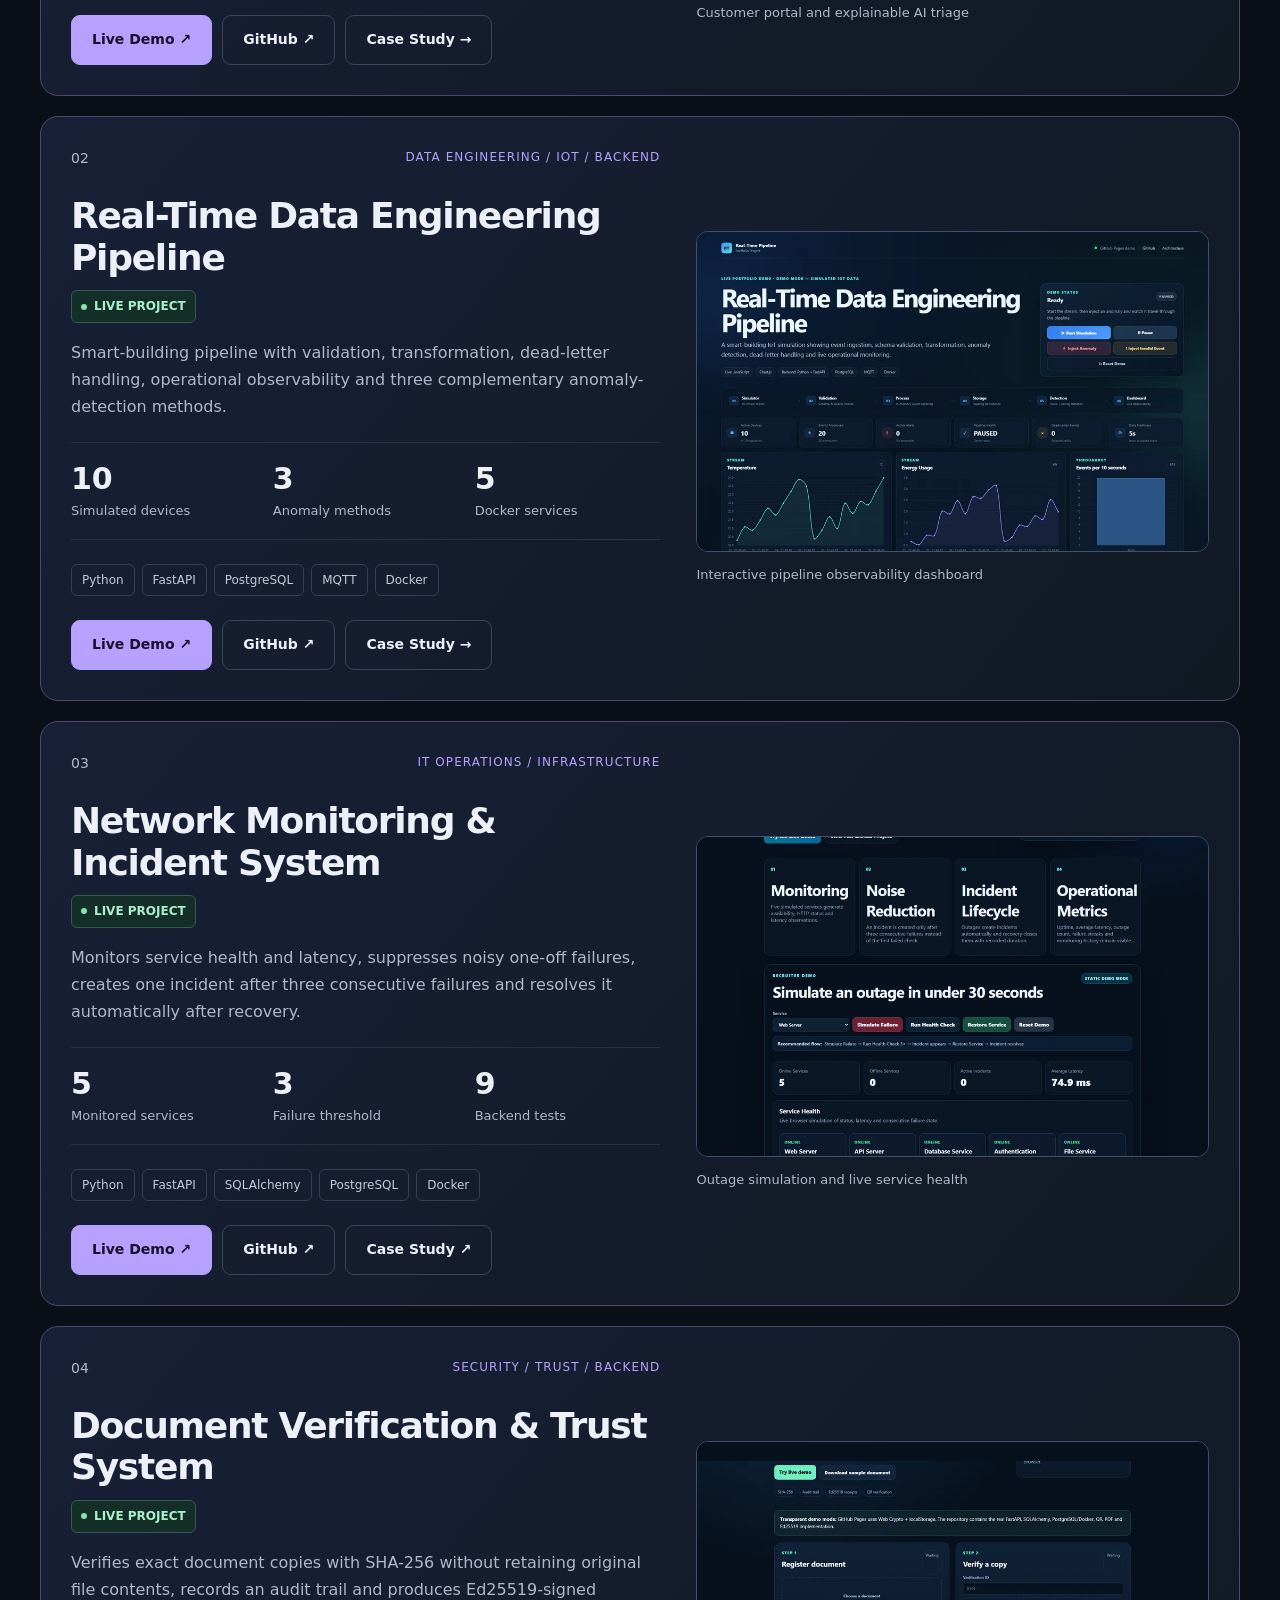
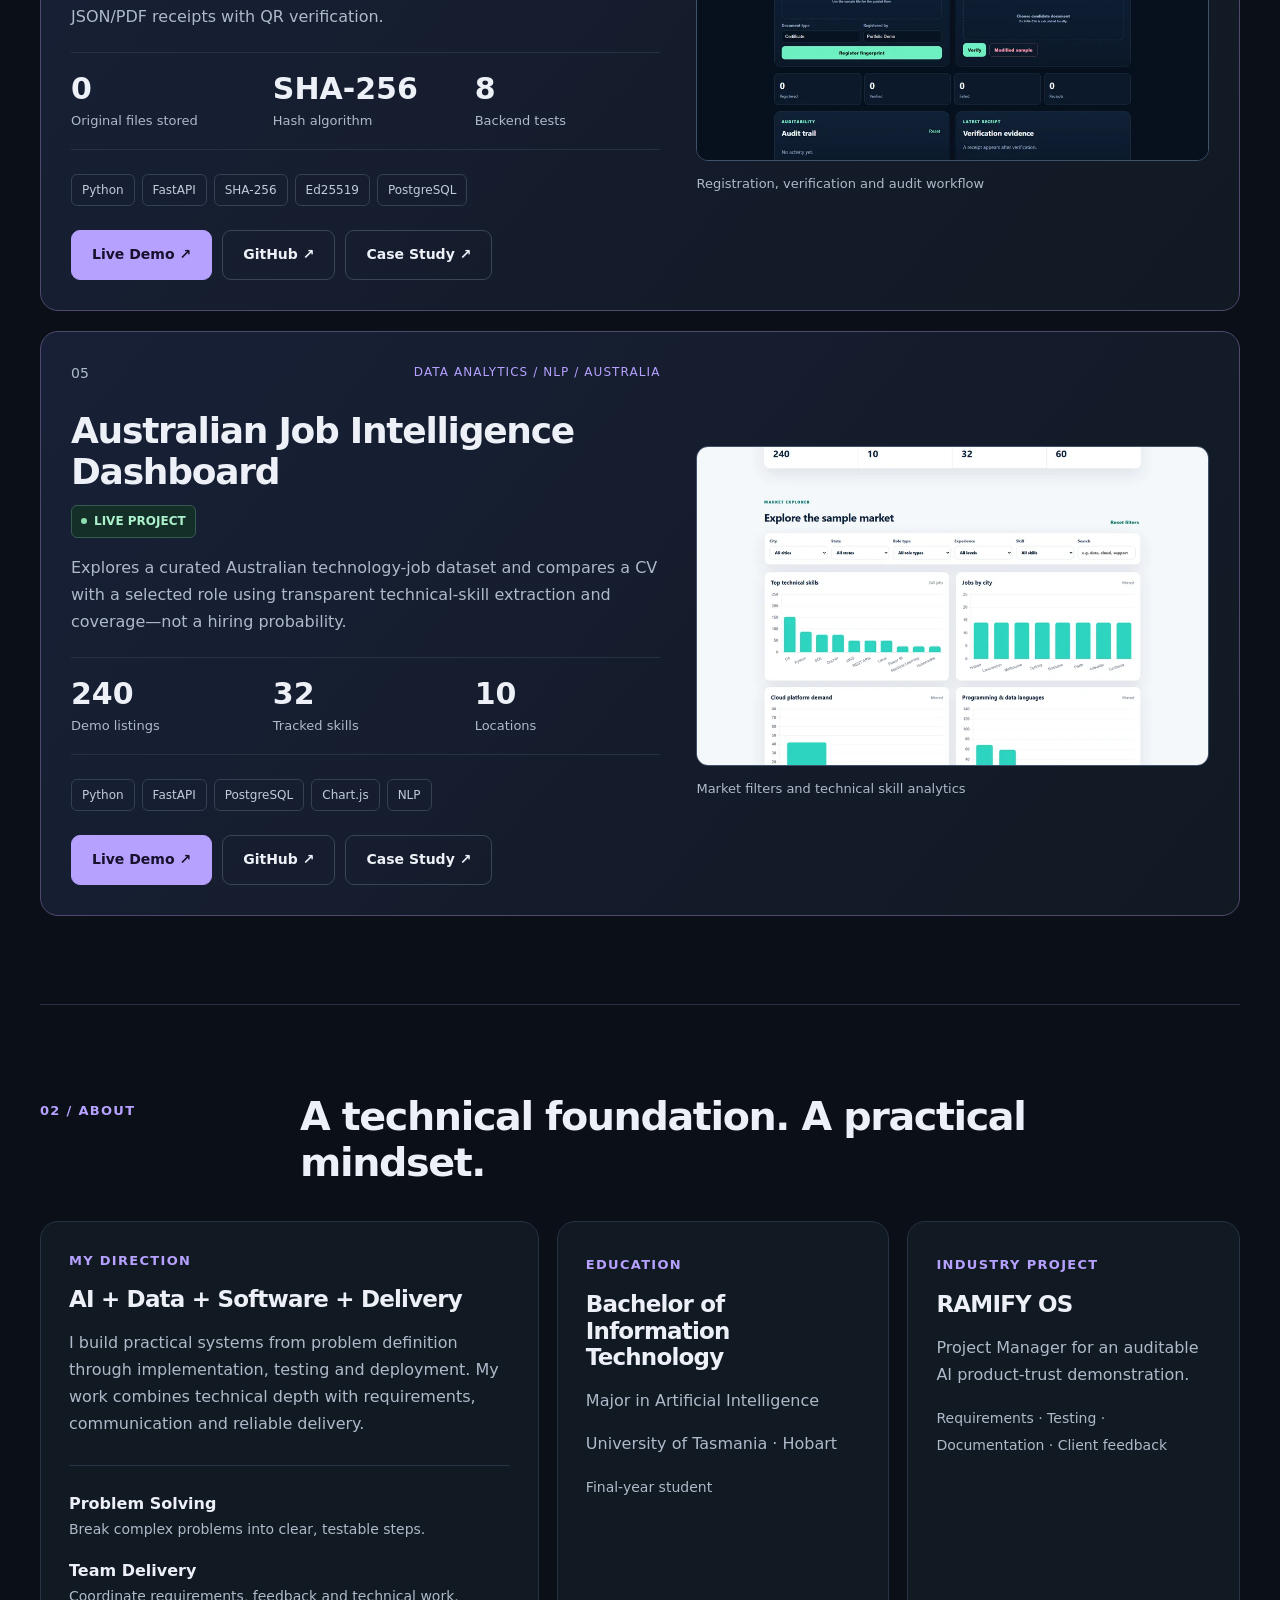
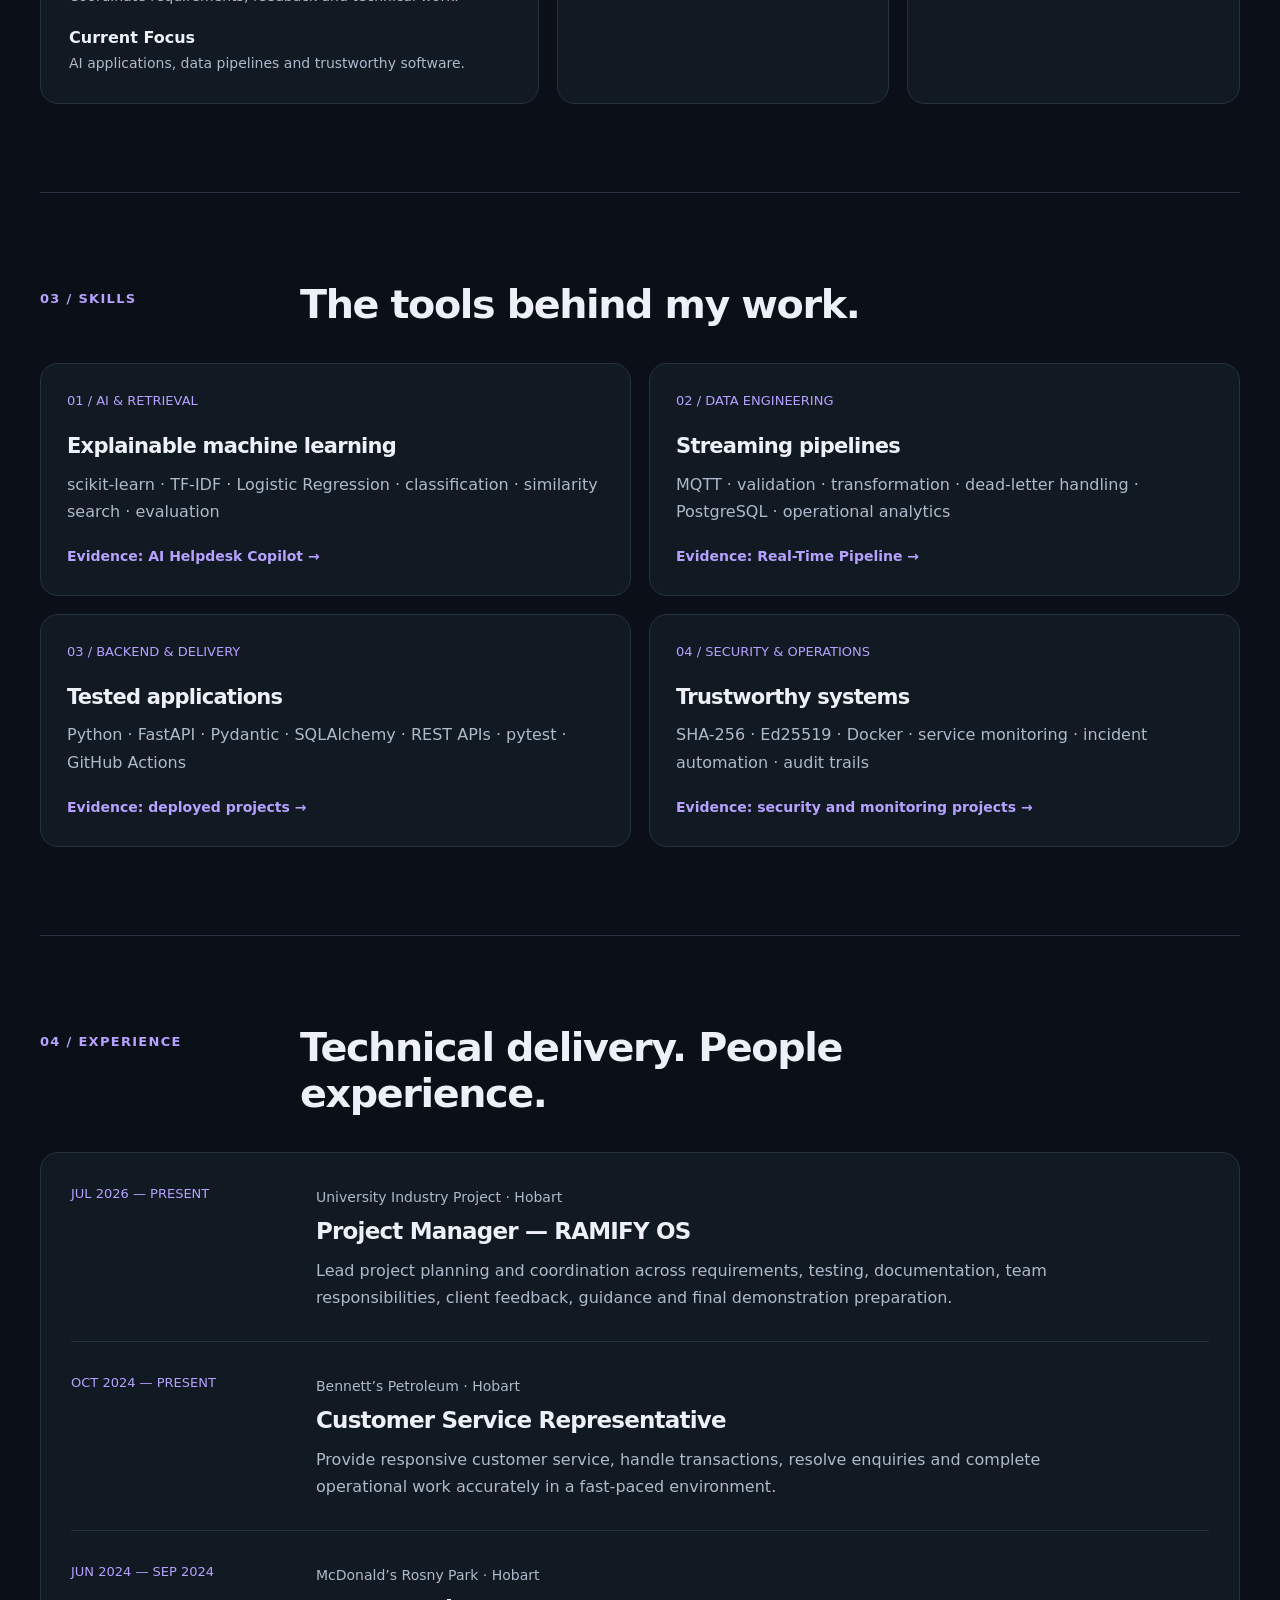
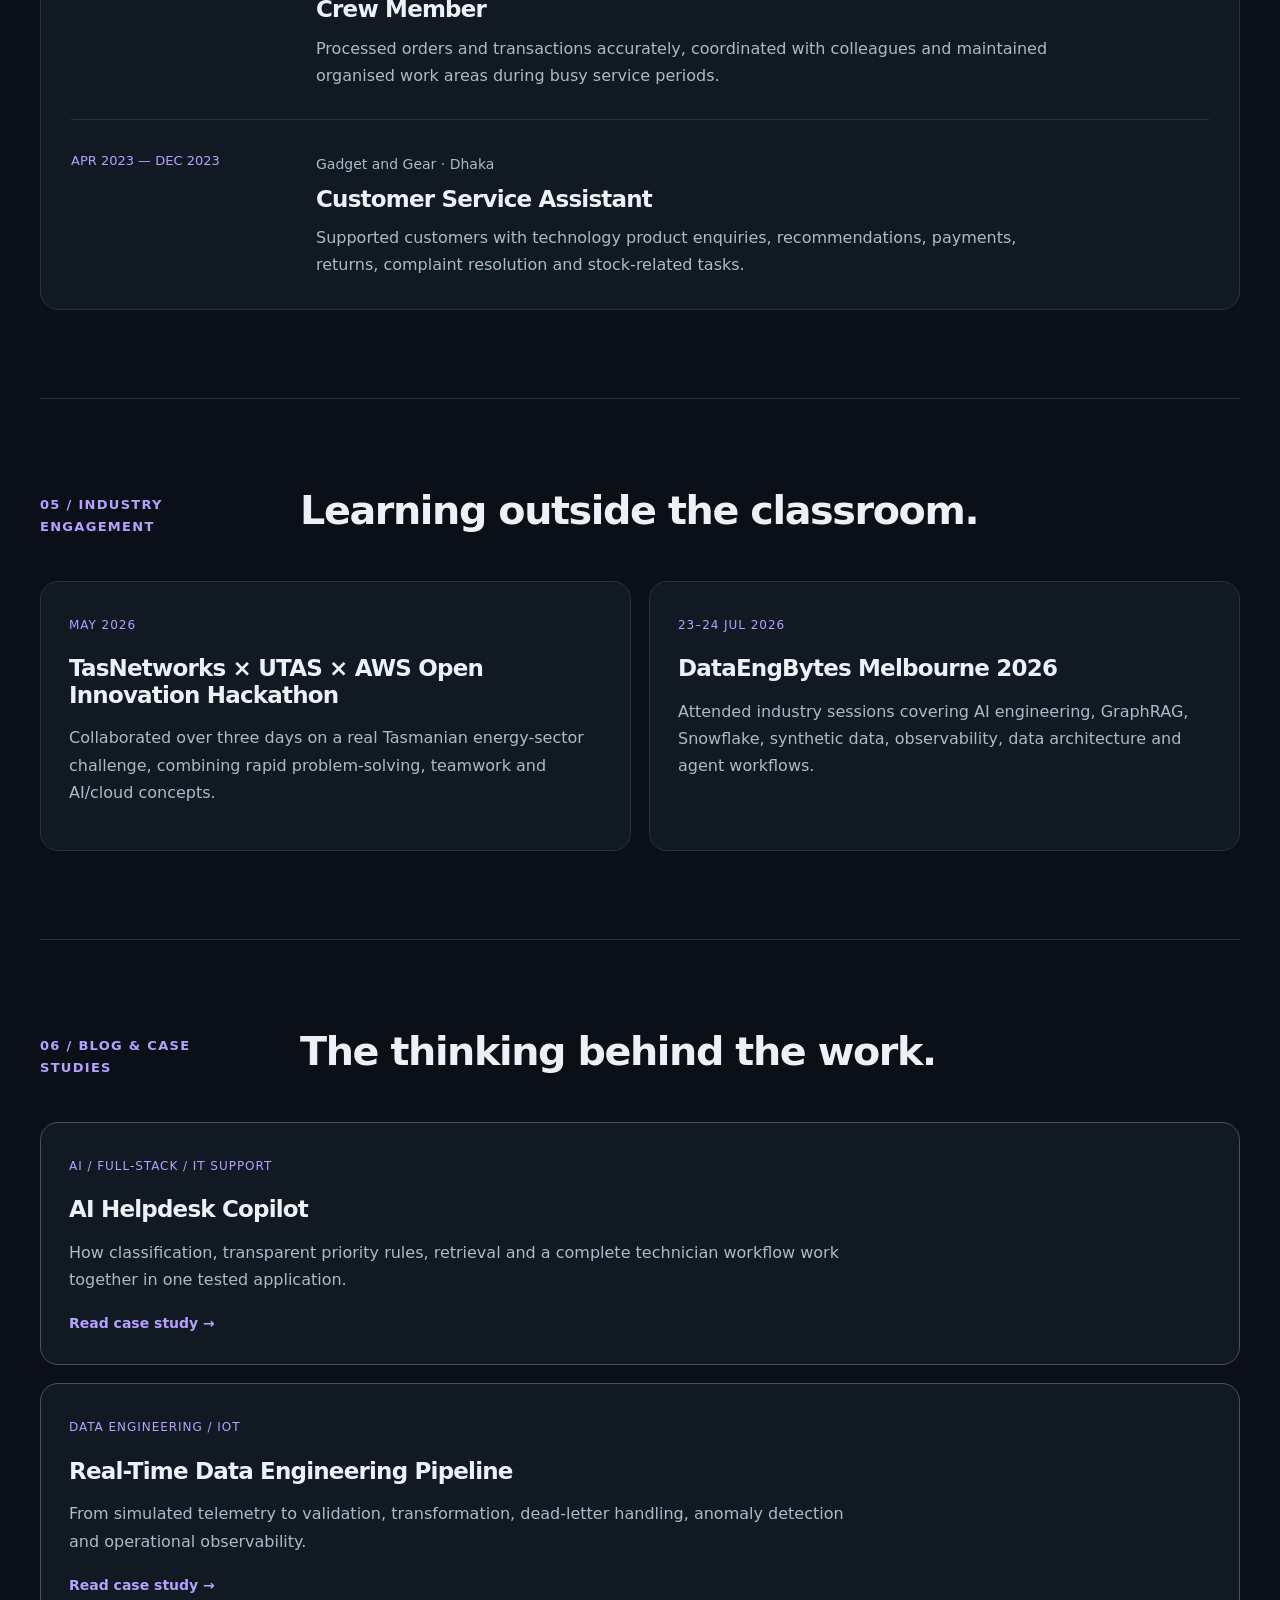
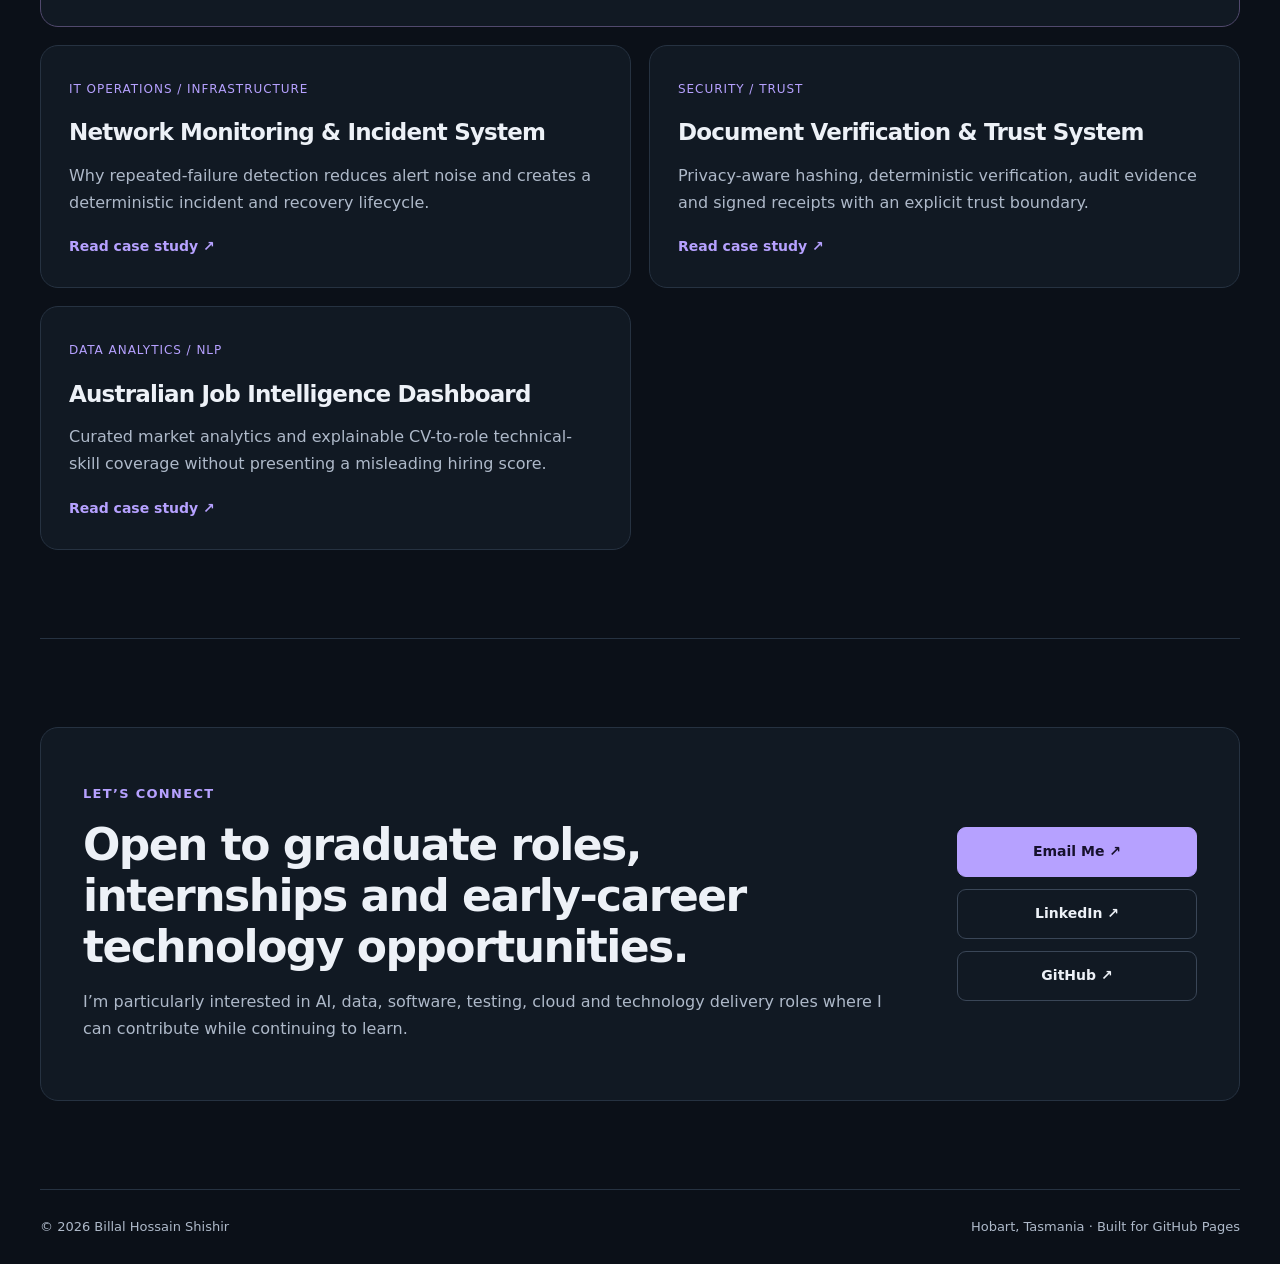
==== commit 4889c133: "Add screenshots to all flagship projects" ====
--- a/docs/index.html
+++ b/docs/index.html
@@ -143,31 +143,40 @@
           <figure class="project-screenshot"><a href="assets/real-time-pipeline-dashboard.png" target="_blank" rel="noopener noreferrer" aria-label="View the Real-Time Data Engineering Pipeline dashboard screenshot"><picture><source type="image/webp" srcset="assets/real-time-pipeline-dashboard-960.webp 960w, assets/real-time-pipeline-dashboard-1440.webp 1440w" sizes="(max-width: 1000px) min(100vw - 84px, 720px), 520px" /><img src="assets/real-time-pipeline-dashboard.png" width="1600" height="1100" alt="Real-Time Data Engineering Pipeline dashboard with operational metrics and streaming charts" loading="lazy" decoding="async" /></picture></a><figcaption>Interactive pipeline observability dashboard</figcaption></figure>
         </article>
 
-        <article class="project-card glass featured reveal" id="network-monitoring-project" data-category="software data">
-          <div class="project-head"><span>03</span><em>IT OPERATIONS / INFRASTRUCTURE</em></div>
-          <div class="project-title-row"><h3>Network Monitoring & Incident System</h3><span class="live-badge"><i aria-hidden="true"></i> LIVE PROJECT</span></div>
-          <p>Monitors service health and latency, suppresses noisy one-off failures, creates one incident after three consecutive failures and resolves it automatically after recovery.</p>
-          <dl class="helpdesk-stats"><div><dt>Monitored services</dt><dd>5</dd></div><div><dt>Failure threshold</dt><dd>3</dd></div><div><dt>Backend tests</dt><dd>9</dd></div></dl>
-          <div class="tags"><span>Python</span><span>FastAPI</span><span>SQLAlchemy</span><span>PostgreSQL</span><span>Docker</span></div>
-          <div class="project-actions"><a class="btn primary" href="https://billalhossainshishir.github.io/network-monitoring-incident-system/" target="_blank" rel="noopener noreferrer">Live Demo ↗</a><a class="btn outline" href="https://github.com/Billalhossainshishir/network-monitoring-incident-system" target="_blank" rel="noopener noreferrer">GitHub ↗</a><a class="btn outline" href="https://github.com/Billalhossainshishir/network-monitoring-incident-system/blob/main/docs/CASE_STUDY.md" target="_blank" rel="noopener noreferrer">Case Study ↗</a></div>
-        </article>
-
-        <article class="project-card glass featured reveal delay-1" id="document-verification-project" data-category="software">
-          <div class="project-head"><span>04</span><em>SECURITY / TRUST / BACKEND</em></div>
-          <div class="project-title-row"><h3>Document Verification & Trust System</h3><span class="live-badge"><i aria-hidden="true"></i> LIVE PROJECT</span></div>
-          <p>Verifies exact document copies with SHA-256 without retaining original file contents, records an audit trail and produces Ed25519-signed JSON/PDF receipts with QR verification.</p>
-          <dl class="helpdesk-stats"><div><dt>Original files stored</dt><dd>0</dd></div><div><dt>Hash algorithm</dt><dd>SHA-256</dd></div><div><dt>Backend tests</dt><dd>8</dd></div></dl>
-          <div class="tags"><span>Python</span><span>FastAPI</span><span>SHA-256</span><span>Ed25519</span><span>PostgreSQL</span></div>
-          <div class="project-actions"><a class="btn primary" href="https://billalhossainshishir.github.io/document-verification-trust-system/" target="_blank" rel="noopener noreferrer">Live Demo ↗</a><a class="btn outline" href="https://github.com/Billalhossainshishir/document-verification-trust-system" target="_blank" rel="noopener noreferrer">GitHub ↗</a><a class="btn outline" href="https://github.com/Billalhossainshishir/document-verification-trust-system/blob/main/docs/CASE_STUDY.md" target="_blank" rel="noopener noreferrer">Case Study ↗</a></div>
-        </article>
-
-        <article class="project-card glass featured reveal" id="job-intelligence-project" data-category="data software">
-          <div class="project-head"><span>05</span><em>DATA ANALYTICS / NLP / AUSTRALIA</em></div>
-          <div class="project-title-row"><h3>Australian Job Intelligence Dashboard</h3><span class="live-badge"><i aria-hidden="true"></i> LIVE PROJECT</span></div>
-          <p>Explores a curated Australian technology-job dataset and compares a CV with a selected role using transparent technical-skill extraction and coverage—not a hiring probability.</p>
-          <dl class="helpdesk-stats"><div><dt>Demo listings</dt><dd>240</dd></div><div><dt>Tracked skills</dt><dd>32</dd></div><div><dt>Locations</dt><dd>10</dd></div></dl>
-          <div class="tags"><span>Python</span><span>FastAPI</span><span>PostgreSQL</span><span>Chart.js</span><span>NLP</span></div>
-          <div class="project-actions"><a class="btn primary" href="https://billalhossainshishir.github.io/australian-job-intelligence-dashboard/" target="_blank" rel="noopener noreferrer">Live Demo ↗</a><a class="btn outline" href="https://github.com/Billalhossainshishir/australian-job-intelligence-dashboard" target="_blank" rel="noopener noreferrer">GitHub ↗</a><a class="btn outline" href="https://github.com/Billalhossainshishir/australian-job-intelligence-dashboard/blob/main/docs/case-study.md" target="_blank" rel="noopener noreferrer">Case Study ↗</a></div>
+        <article class="project-card glass helpdesk-feature reveal" id="network-monitoring-project" data-category="software data">
+          <div class="helpdesk-copy">
+            <div class="project-head"><span>03</span><em>IT OPERATIONS / INFRASTRUCTURE</em></div>
+            <div class="project-title-row"><h3>Network Monitoring & Incident System</h3><span class="live-badge"><i aria-hidden="true"></i> LIVE PROJECT</span></div>
+            <p>Monitors service health and latency, suppresses noisy one-off failures, creates one incident after three consecutive failures and resolves it automatically after recovery.</p>
+            <dl class="helpdesk-stats"><div><dt>Monitored services</dt><dd>5</dd></div><div><dt>Failure threshold</dt><dd>3</dd></div><div><dt>Backend tests</dt><dd>9</dd></div></dl>
+            <div class="tags"><span>Python</span><span>FastAPI</span><span>SQLAlchemy</span><span>PostgreSQL</span><span>Docker</span></div>
+            <div class="project-actions"><a class="btn primary" href="https://billalhossainshishir.github.io/network-monitoring-incident-system/" target="_blank" rel="noopener noreferrer">Live Demo ↗</a><a class="btn outline" href="https://github.com/Billalhossainshishir/network-monitoring-incident-system" target="_blank" rel="noopener noreferrer">GitHub ↗</a><a class="btn outline" href="https://github.com/Billalhossainshishir/network-monitoring-incident-system/blob/main/docs/CASE_STUDY.md" target="_blank" rel="noopener noreferrer">Case Study ↗</a></div>
+          </div>
+          <figure class="project-screenshot"><a href="assets/network-monitoring-dashboard.png" target="_blank" rel="noopener noreferrer" aria-label="View the Network Monitoring dashboard screenshot"><picture><source type="image/webp" srcset="assets/network-monitoring-dashboard-960.webp 960w" sizes="(max-width: 1000px) min(100vw - 84px, 720px), 520px" /><img src="assets/network-monitoring-dashboard.png" width="1600" height="1100" alt="Network Monitoring dashboard showing the outage simulation and service health metrics" loading="lazy" decoding="async" /></picture></a><figcaption>Outage simulation and live service health</figcaption></figure>
+        </article>
+
+        <article class="project-card glass helpdesk-feature reveal" id="document-verification-project" data-category="software">
+          <div class="helpdesk-copy">
+            <div class="project-head"><span>04</span><em>SECURITY / TRUST / BACKEND</em></div>
+            <div class="project-title-row"><h3>Document Verification & Trust System</h3><span class="live-badge"><i aria-hidden="true"></i> LIVE PROJECT</span></div>
+            <p>Verifies exact document copies with SHA-256 without retaining original file contents, records an audit trail and produces Ed25519-signed JSON/PDF receipts with QR verification.</p>
+            <dl class="helpdesk-stats"><div><dt>Original files stored</dt><dd>0</dd></div><div><dt>Hash algorithm</dt><dd>SHA-256</dd></div><div><dt>Backend tests</dt><dd>8</dd></div></dl>
+            <div class="tags"><span>Python</span><span>FastAPI</span><span>SHA-256</span><span>Ed25519</span><span>PostgreSQL</span></div>
+            <div class="project-actions"><a class="btn primary" href="https://billalhossainshishir.github.io/document-verification-trust-system/" target="_blank" rel="noopener noreferrer">Live Demo ↗</a><a class="btn outline" href="https://github.com/Billalhossainshishir/document-verification-trust-system" target="_blank" rel="noopener noreferrer">GitHub ↗</a><a class="btn outline" href="https://github.com/Billalhossainshishir/document-verification-trust-system/blob/main/docs/CASE_STUDY.md" target="_blank" rel="noopener noreferrer">Case Study ↗</a></div>
+          </div>
+          <figure class="project-screenshot"><a href="assets/document-verification-dashboard.png" target="_blank" rel="noopener noreferrer" aria-label="View the Document Verification workflow screenshot"><picture><source type="image/webp" srcset="assets/document-verification-dashboard-960.webp 960w" sizes="(max-width: 1000px) min(100vw - 84px, 720px), 520px" /><img src="assets/document-verification-dashboard.png" width="1600" height="1100" alt="Document Verification dashboard showing document registration, copy verification and audit evidence" loading="lazy" decoding="async" /></picture></a><figcaption>Registration, verification and audit workflow</figcaption></figure>
+        </article>
+
+        <article class="project-card glass helpdesk-feature reveal" id="job-intelligence-project" data-category="data software">
+          <div class="helpdesk-copy">
+            <div class="project-head"><span>05</span><em>DATA ANALYTICS / NLP / AUSTRALIA</em></div>
+            <div class="project-title-row"><h3>Australian Job Intelligence Dashboard</h3><span class="live-badge"><i aria-hidden="true"></i> LIVE PROJECT</span></div>
+            <p>Explores a curated Australian technology-job dataset and compares a CV with a selected role using transparent technical-skill extraction and coverage—not a hiring probability.</p>
+            <dl class="helpdesk-stats"><div><dt>Demo listings</dt><dd>240</dd></div><div><dt>Tracked skills</dt><dd>32</dd></div><div><dt>Locations</dt><dd>10</dd></div></dl>
+            <div class="tags"><span>Python</span><span>FastAPI</span><span>PostgreSQL</span><span>Chart.js</span><span>NLP</span></div>
+            <div class="project-actions"><a class="btn primary" href="https://billalhossainshishir.github.io/australian-job-intelligence-dashboard/" target="_blank" rel="noopener noreferrer">Live Demo ↗</a><a class="btn outline" href="https://github.com/Billalhossainshishir/australian-job-intelligence-dashboard" target="_blank" rel="noopener noreferrer">GitHub ↗</a><a class="btn outline" href="https://github.com/Billalhossainshishir/australian-job-intelligence-dashboard/blob/main/docs/case-study.md" target="_blank" rel="noopener noreferrer">Case Study ↗</a></div>
+          </div>
+          <figure class="project-screenshot"><a href="assets/job-intelligence-dashboard.png" target="_blank" rel="noopener noreferrer" aria-label="View the Australian Job Intelligence dashboard screenshot"><picture><source type="image/webp" srcset="assets/job-intelligence-dashboard-960.webp 960w" sizes="(max-width: 1000px) min(100vw - 84px, 720px), 520px" /><img src="assets/job-intelligence-dashboard.png" width="1600" height="1100" alt="Australian Job Intelligence dashboard showing market filters and technical skill charts" loading="lazy" decoding="async" /></picture></a><figcaption>Market filters and technical skill analytics</figcaption></figure>
         </article>
       </div>
     </section>
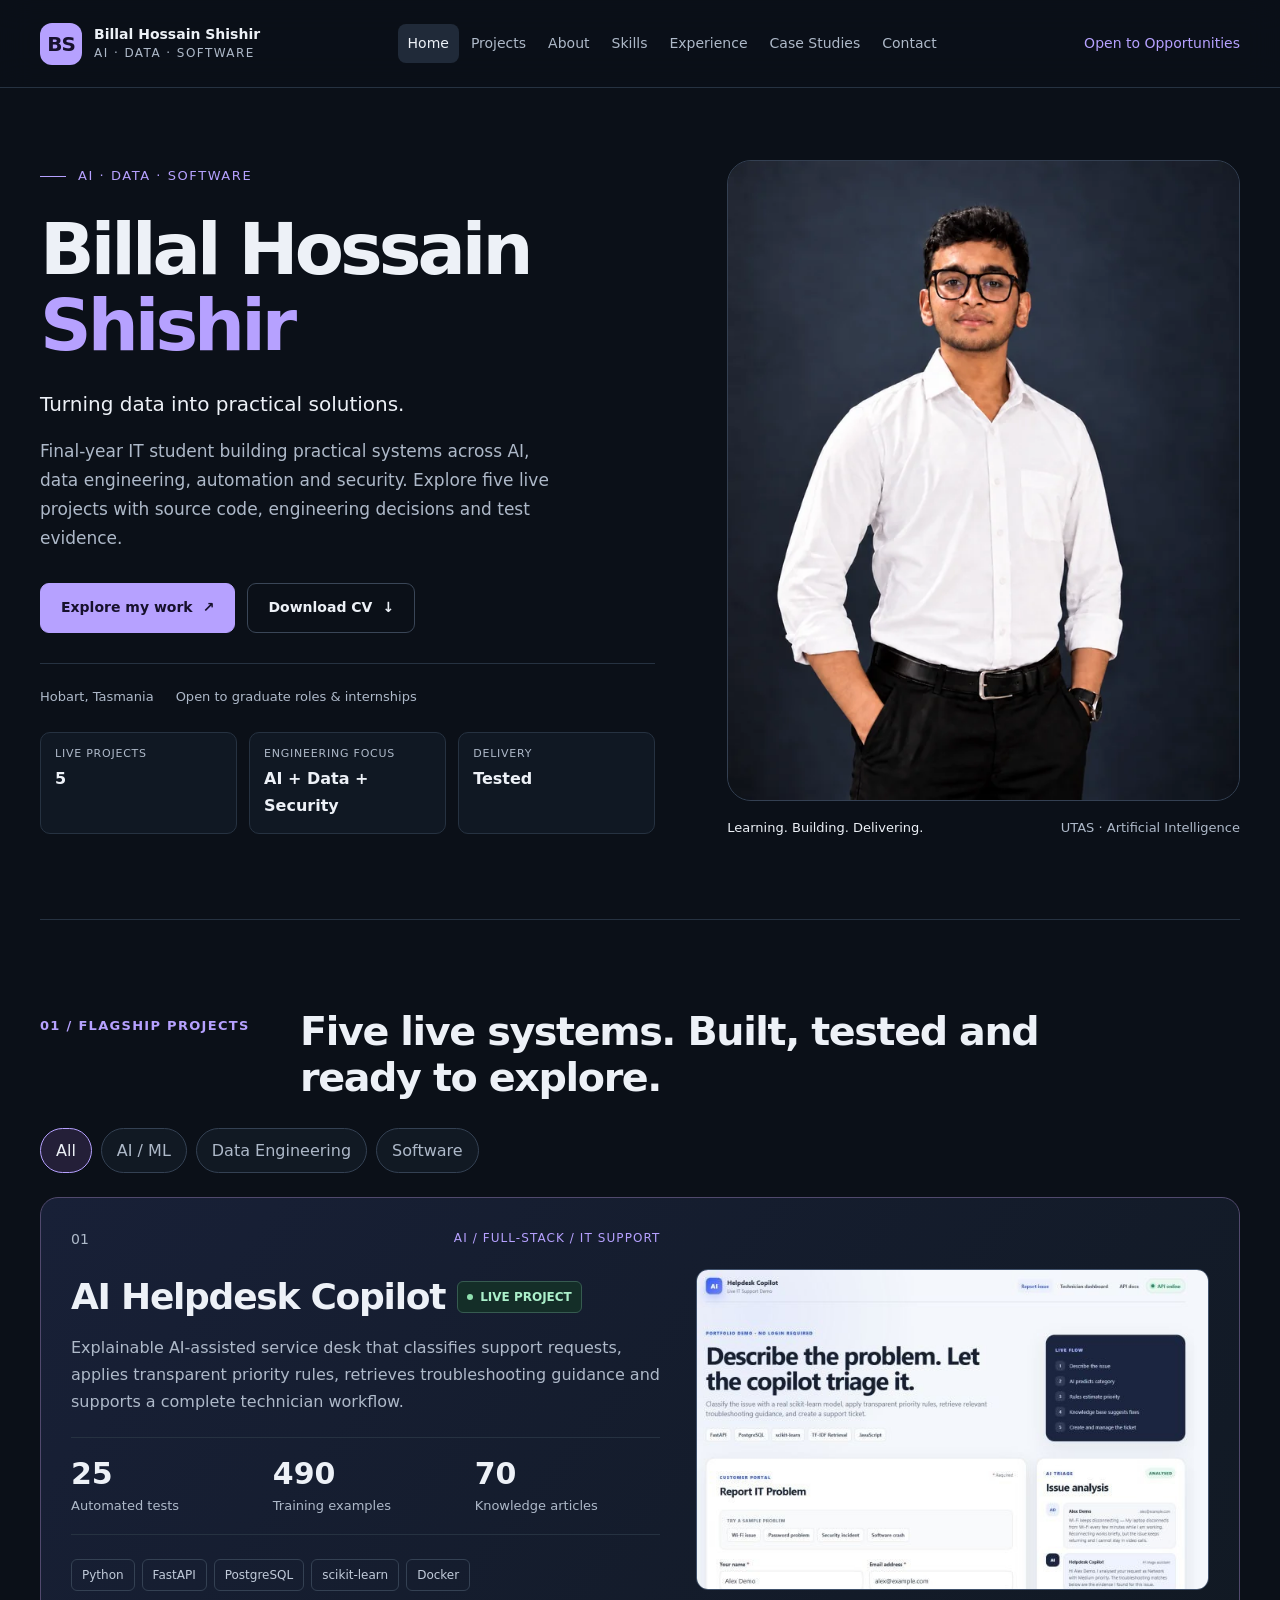
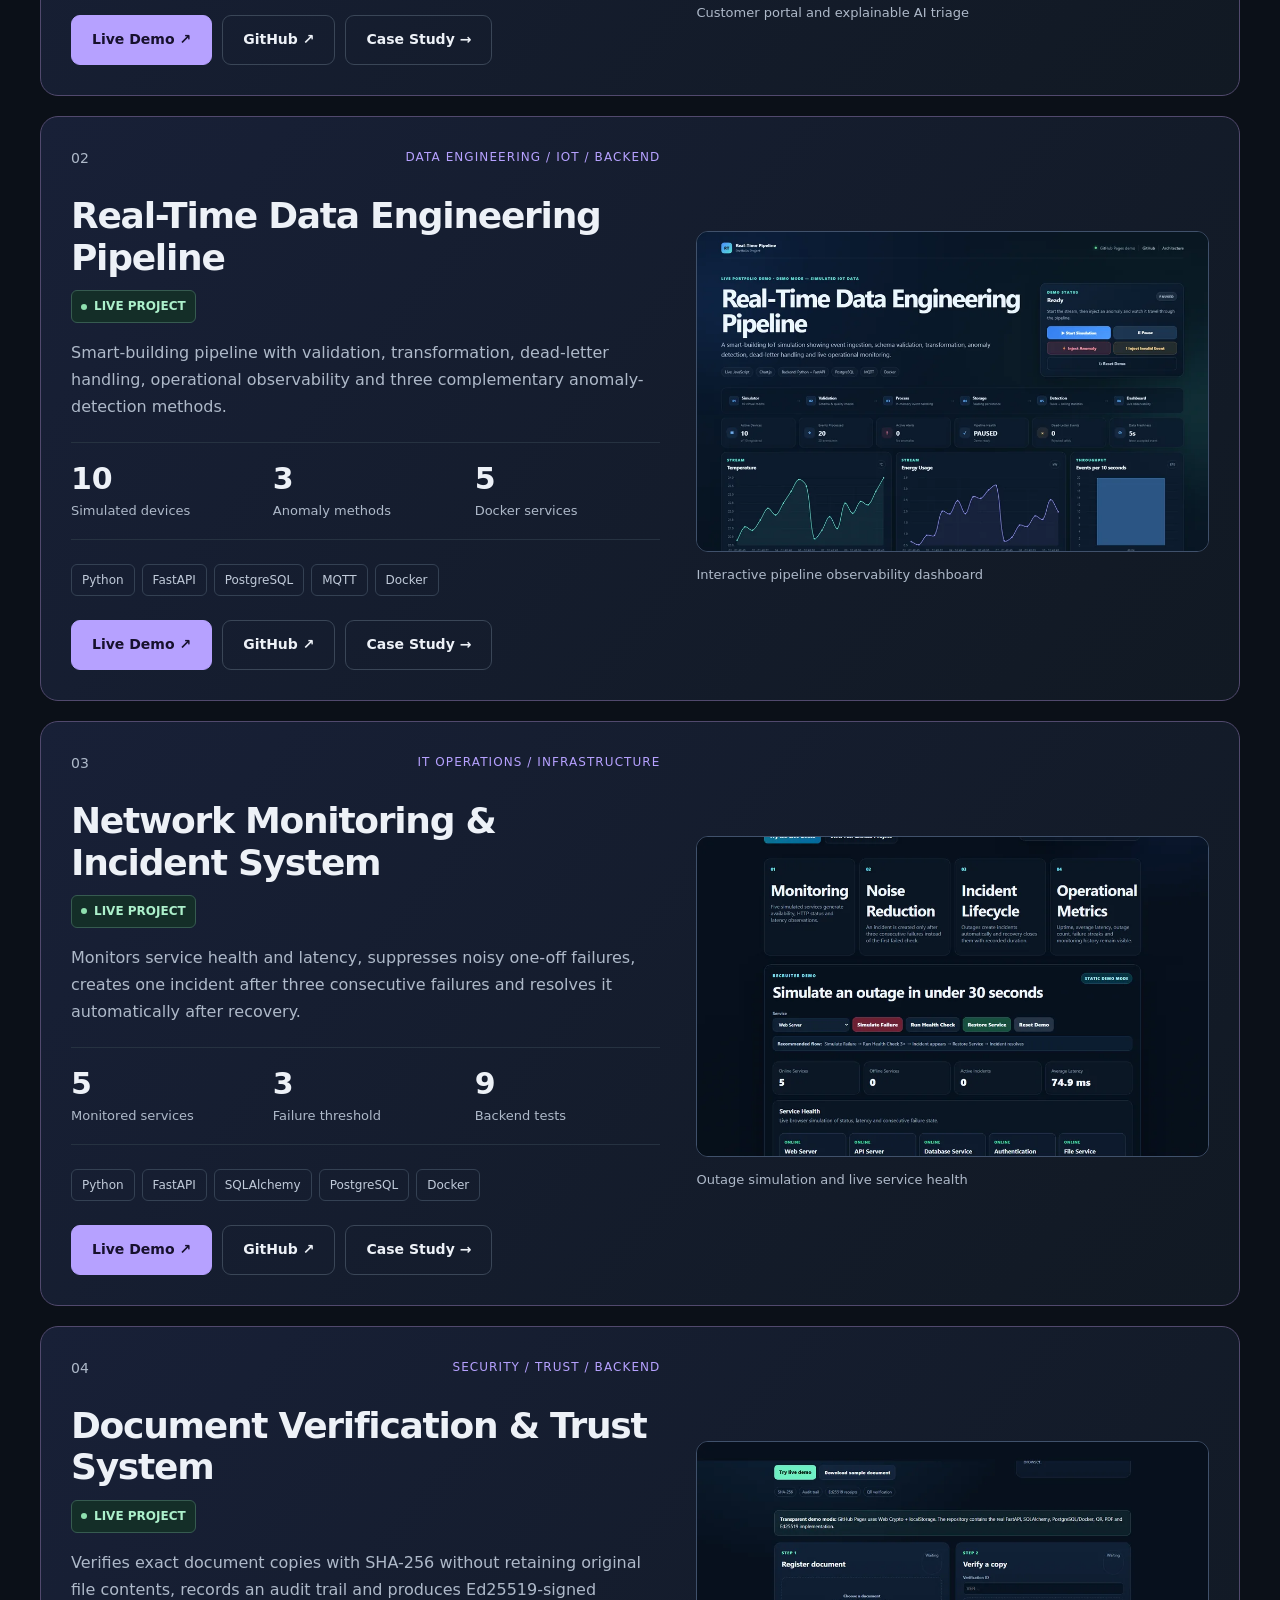
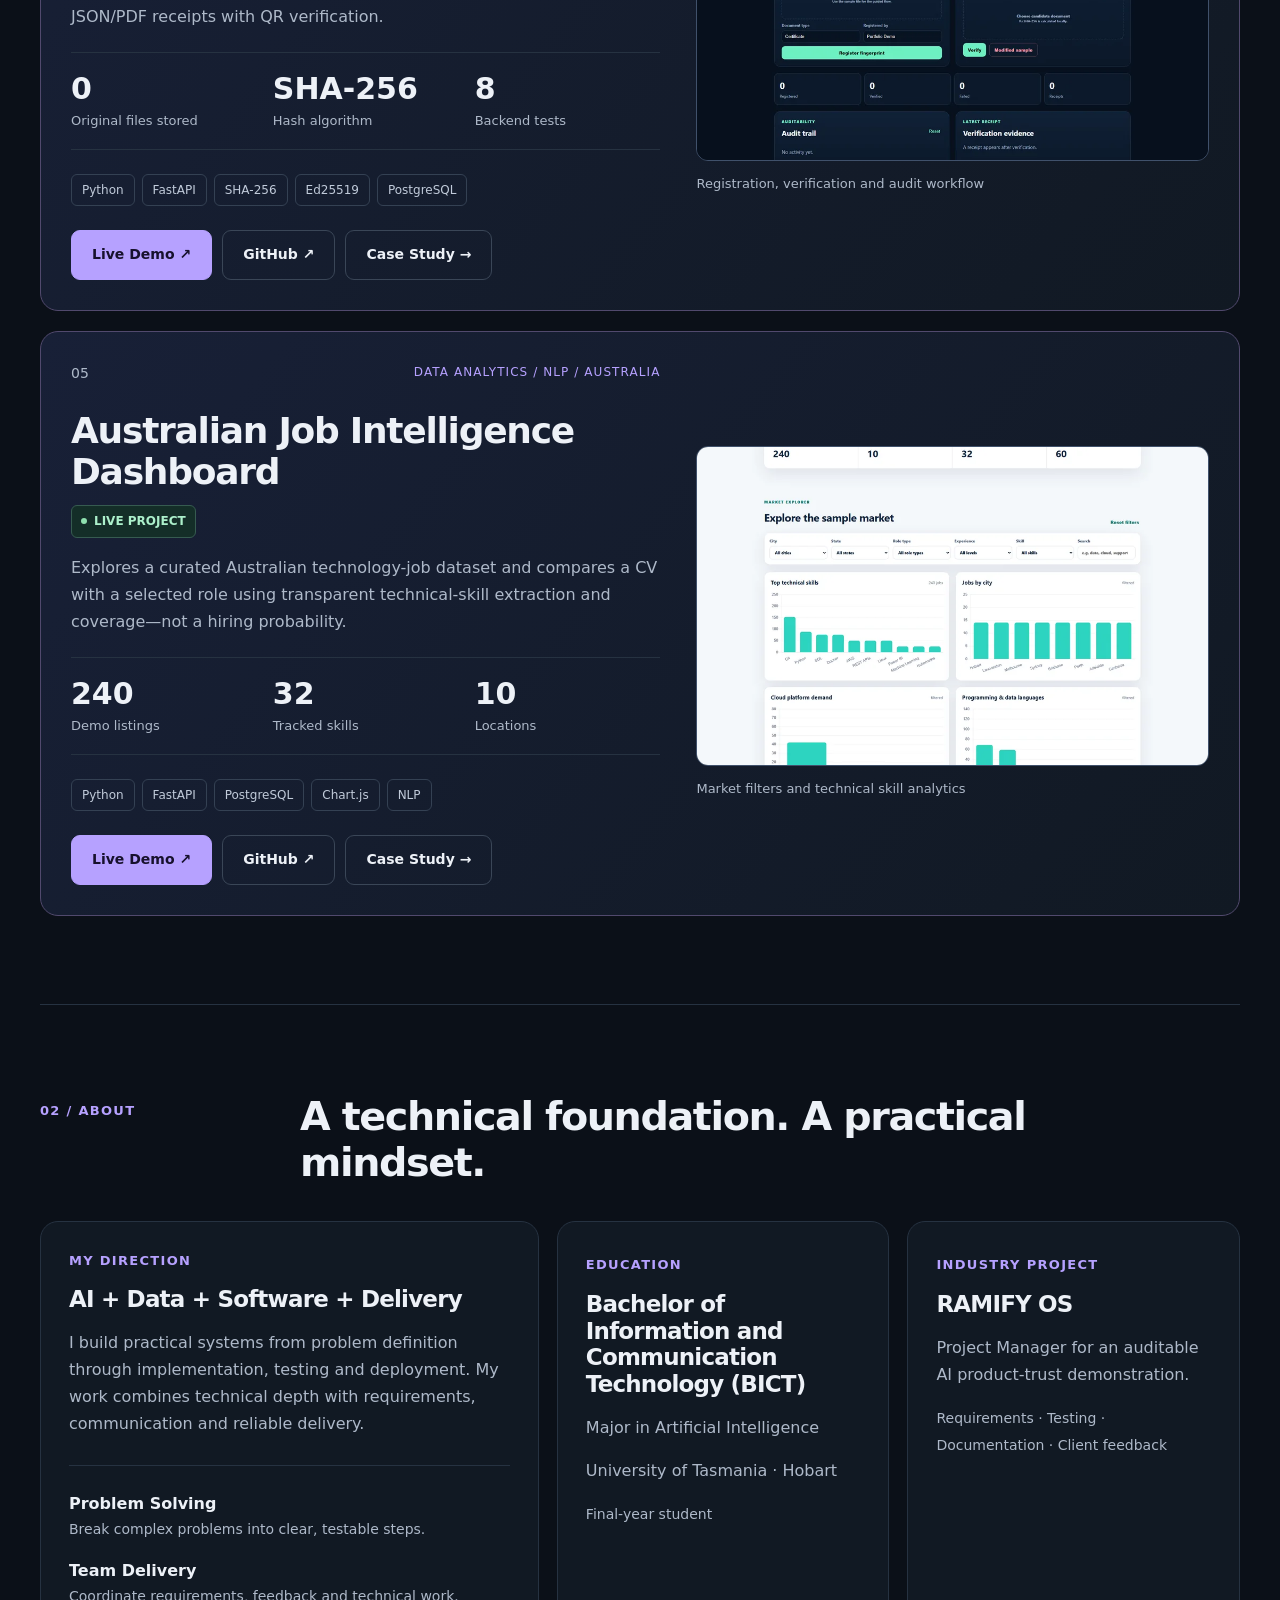
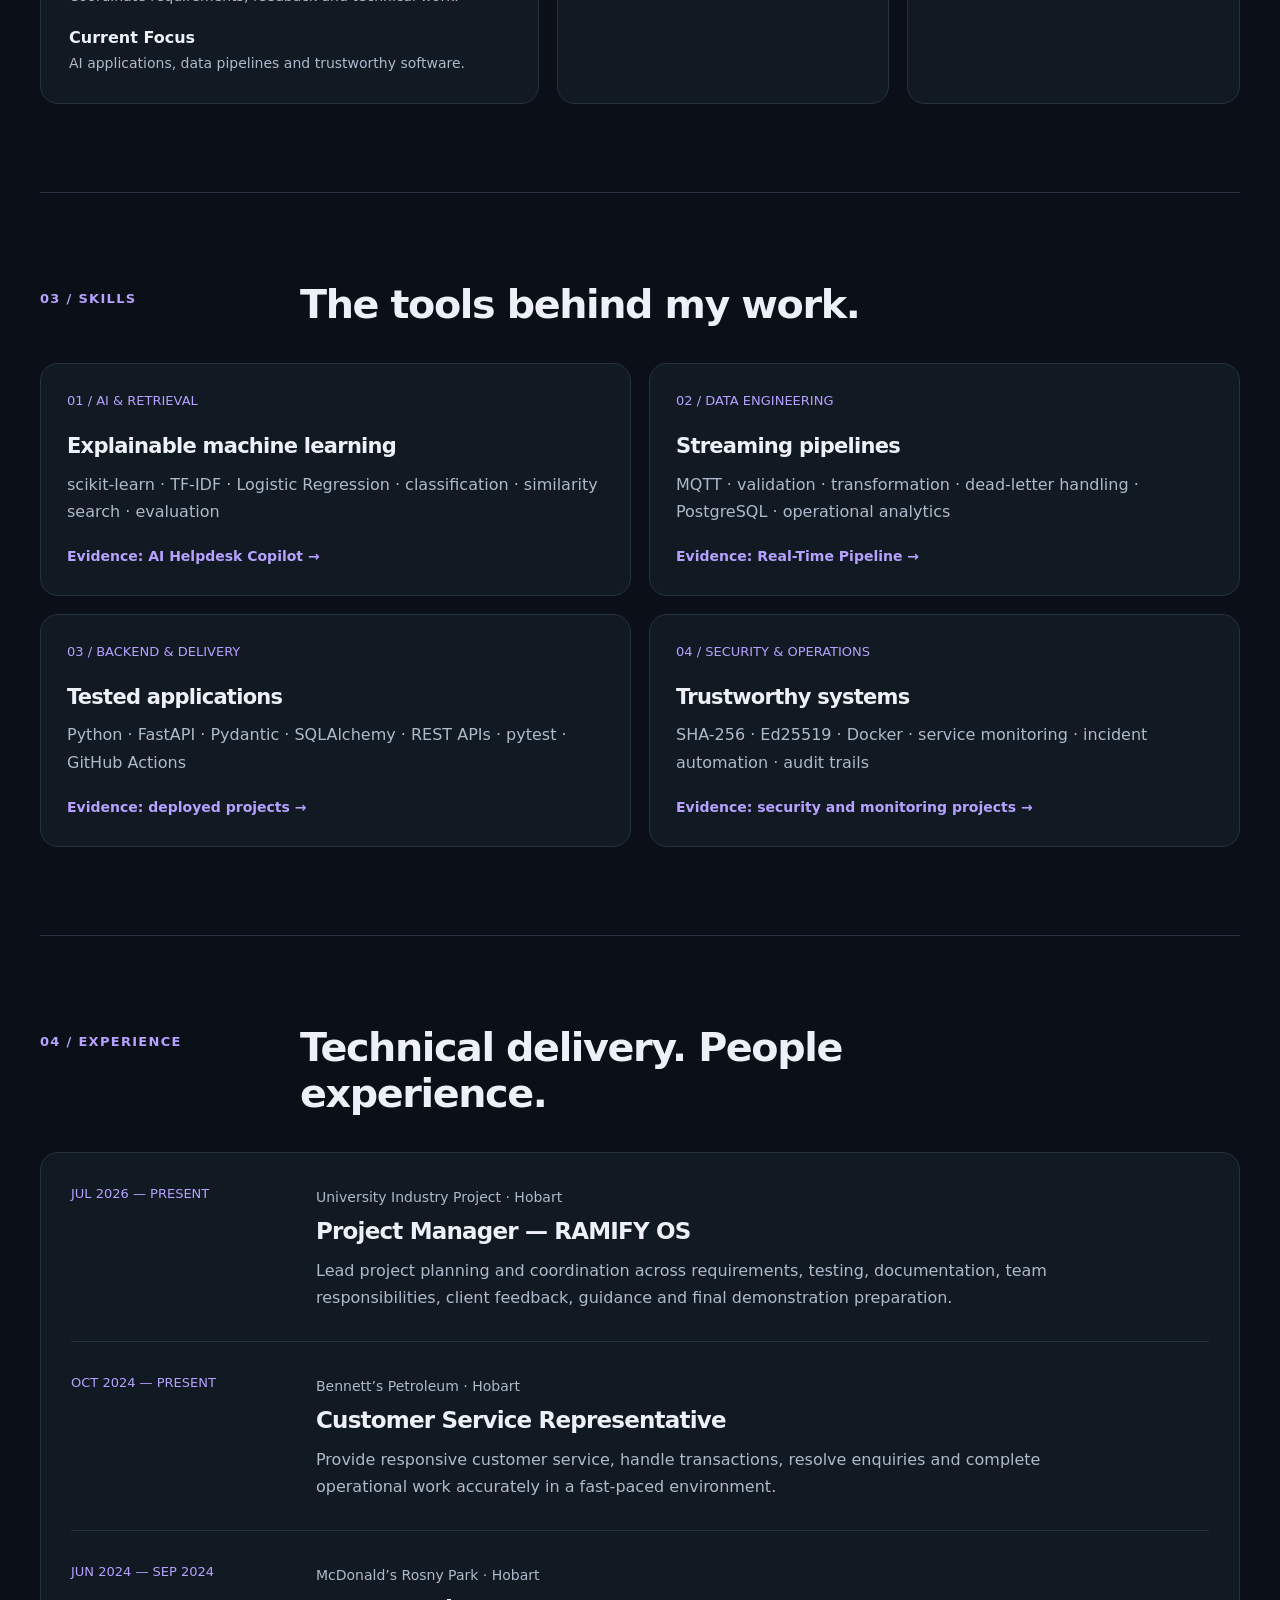
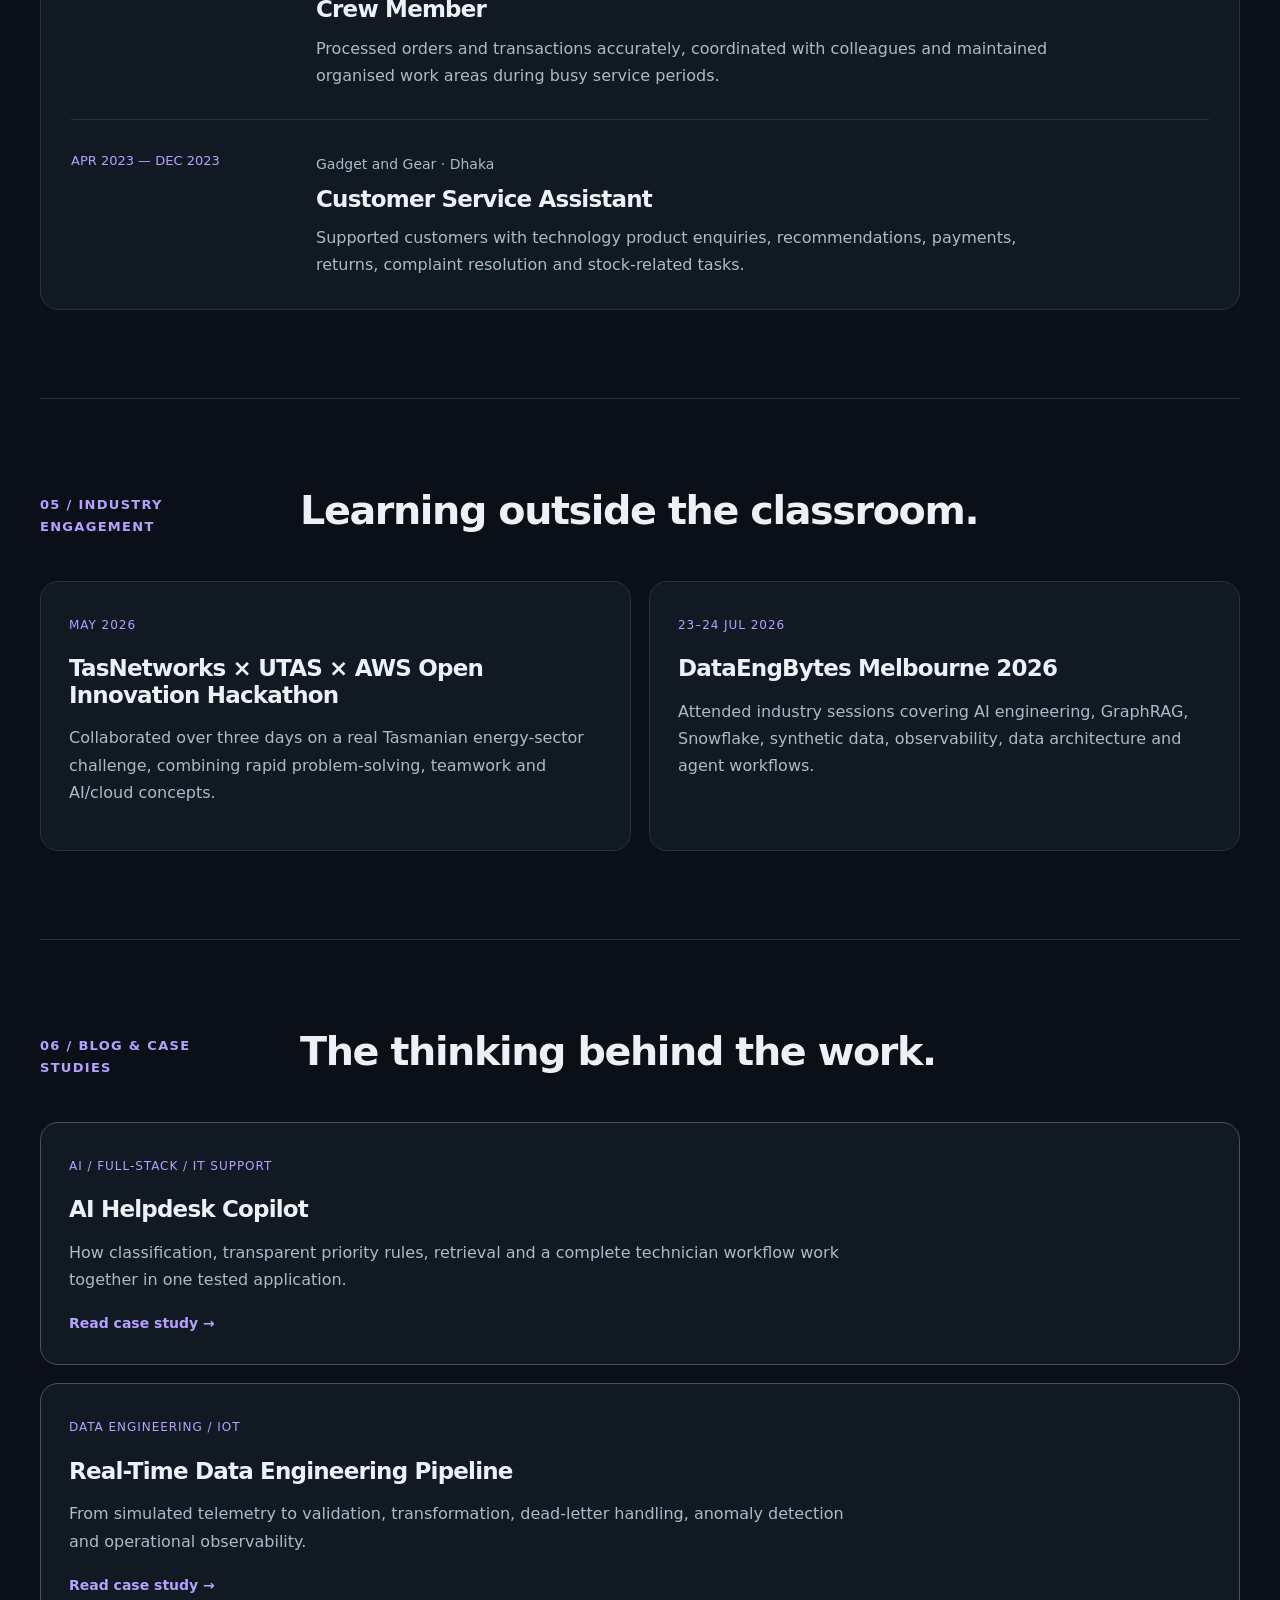
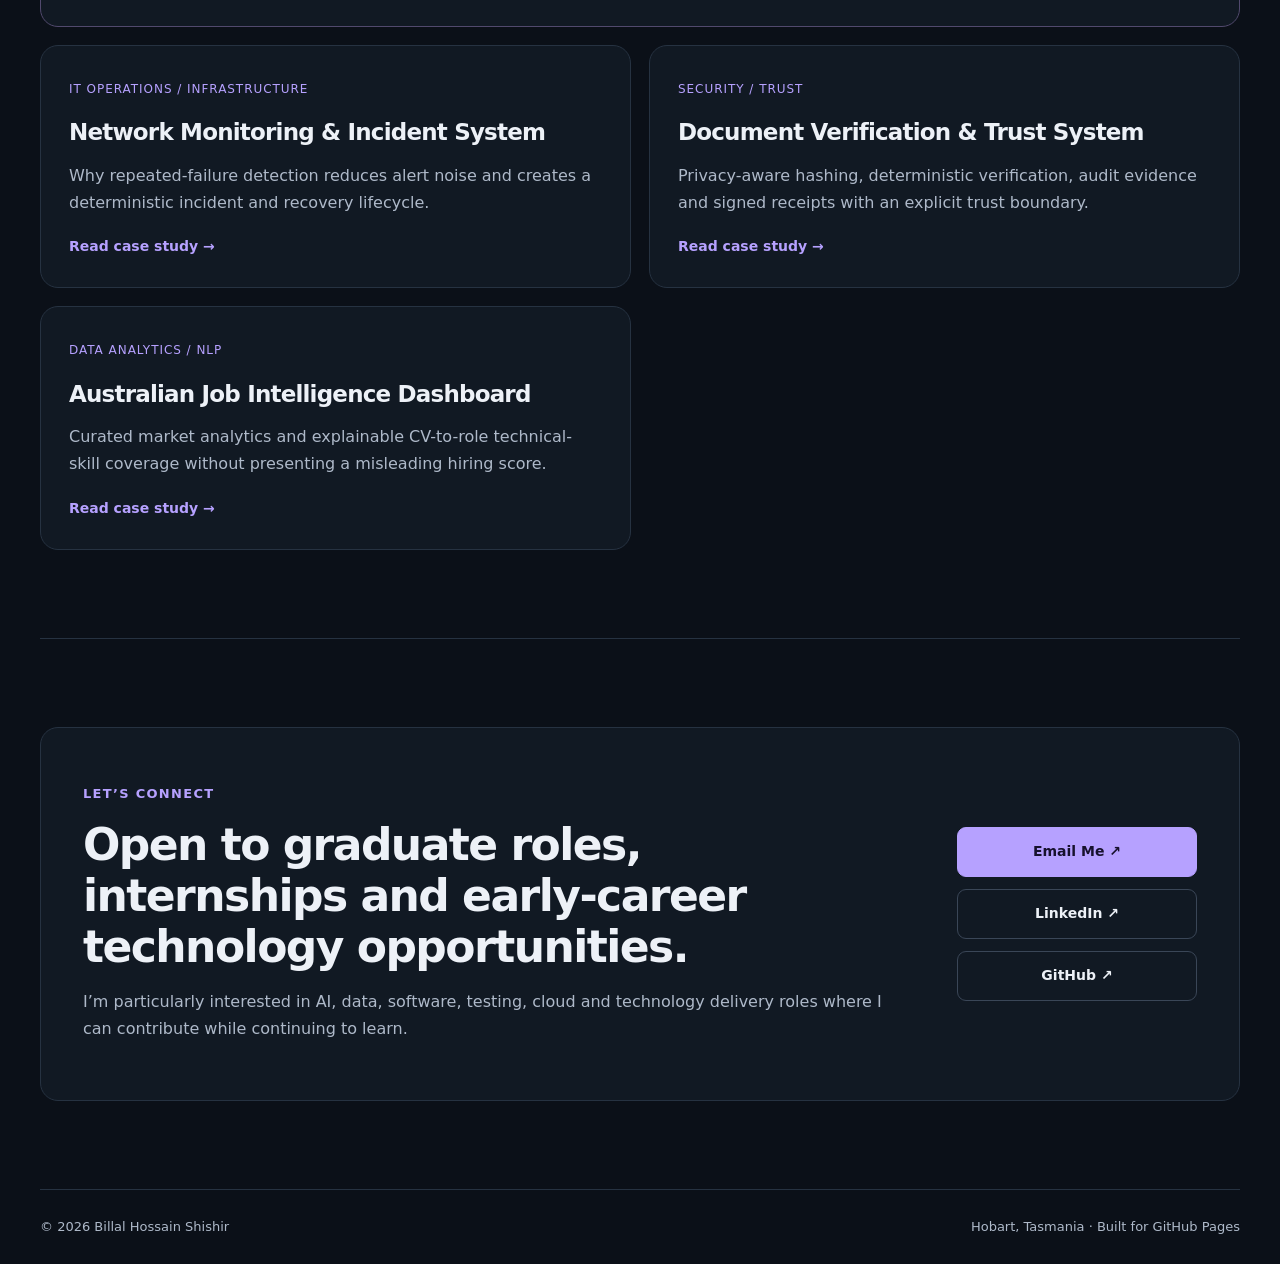
==== commit db1b7f71: "Correct degree and unify portfolio case-study links" ====
--- a/docs/index.html
+++ b/docs/index.html
@@ -150,7 +150,7 @@
             <p>Monitors service health and latency, suppresses noisy one-off failures, creates one incident after three consecutive failures and resolves it automatically after recovery.</p>
             <dl class="helpdesk-stats"><div><dt>Monitored services</dt><dd>5</dd></div><div><dt>Failure threshold</dt><dd>3</dd></div><div><dt>Backend tests</dt><dd>9</dd></div></dl>
             <div class="tags"><span>Python</span><span>FastAPI</span><span>SQLAlchemy</span><span>PostgreSQL</span><span>Docker</span></div>
-            <div class="project-actions"><a class="btn primary" href="https://billalhossainshishir.github.io/network-monitoring-incident-system/" target="_blank" rel="noopener noreferrer">Live Demo ↗</a><a class="btn outline" href="https://github.com/Billalhossainshishir/network-monitoring-incident-system" target="_blank" rel="noopener noreferrer">GitHub ↗</a><a class="btn outline" href="https://github.com/Billalhossainshishir/network-monitoring-incident-system/blob/main/docs/CASE_STUDY.md" target="_blank" rel="noopener noreferrer">Case Study ↗</a></div>
+            <div class="project-actions"><a class="btn primary" href="https://billalhossainshishir.github.io/network-monitoring-incident-system/" target="_blank" rel="noopener noreferrer">Live Demo ↗</a><a class="btn outline" href="https://github.com/Billalhossainshishir/network-monitoring-incident-system" target="_blank" rel="noopener noreferrer">GitHub ↗</a><a class="btn outline" href="case-studies.html#network-monitoring">Case Study →</a></div>
           </div>
           <figure class="project-screenshot"><a href="assets/network-monitoring-dashboard.png" target="_blank" rel="noopener noreferrer" aria-label="View the Network Monitoring dashboard screenshot"><picture><source type="image/webp" srcset="assets/network-monitoring-dashboard-960.webp 960w" sizes="(max-width: 1000px) min(100vw - 84px, 720px), 520px" /><img src="assets/network-monitoring-dashboard.png" width="1600" height="1100" alt="Network Monitoring dashboard showing the outage simulation and service health metrics" loading="lazy" decoding="async" /></picture></a><figcaption>Outage simulation and live service health</figcaption></figure>
         </article>
@@ -162,7 +162,7 @@
             <p>Verifies exact document copies with SHA-256 without retaining original file contents, records an audit trail and produces Ed25519-signed JSON/PDF receipts with QR verification.</p>
             <dl class="helpdesk-stats"><div><dt>Original files stored</dt><dd>0</dd></div><div><dt>Hash algorithm</dt><dd>SHA-256</dd></div><div><dt>Backend tests</dt><dd>8</dd></div></dl>
             <div class="tags"><span>Python</span><span>FastAPI</span><span>SHA-256</span><span>Ed25519</span><span>PostgreSQL</span></div>
-            <div class="project-actions"><a class="btn primary" href="https://billalhossainshishir.github.io/document-verification-trust-system/" target="_blank" rel="noopener noreferrer">Live Demo ↗</a><a class="btn outline" href="https://github.com/Billalhossainshishir/document-verification-trust-system" target="_blank" rel="noopener noreferrer">GitHub ↗</a><a class="btn outline" href="https://github.com/Billalhossainshishir/document-verification-trust-system/blob/main/docs/CASE_STUDY.md" target="_blank" rel="noopener noreferrer">Case Study ↗</a></div>
+            <div class="project-actions"><a class="btn primary" href="https://billalhossainshishir.github.io/document-verification-trust-system/" target="_blank" rel="noopener noreferrer">Live Demo ↗</a><a class="btn outline" href="https://github.com/Billalhossainshishir/document-verification-trust-system" target="_blank" rel="noopener noreferrer">GitHub ↗</a><a class="btn outline" href="case-studies.html#document-verification">Case Study →</a></div>
           </div>
           <figure class="project-screenshot"><a href="assets/document-verification-dashboard.png" target="_blank" rel="noopener noreferrer" aria-label="View the Document Verification workflow screenshot"><picture><source type="image/webp" srcset="assets/document-verification-dashboard-960.webp 960w" sizes="(max-width: 1000px) min(100vw - 84px, 720px), 520px" /><img src="assets/document-verification-dashboard.png" width="1600" height="1100" alt="Document Verification dashboard showing document registration, copy verification and audit evidence" loading="lazy" decoding="async" /></picture></a><figcaption>Registration, verification and audit workflow</figcaption></figure>
         </article>
@@ -174,7 +174,7 @@
             <p>Explores a curated Australian technology-job dataset and compares a CV with a selected role using transparent technical-skill extraction and coverage—not a hiring probability.</p>
             <dl class="helpdesk-stats"><div><dt>Demo listings</dt><dd>240</dd></div><div><dt>Tracked skills</dt><dd>32</dd></div><div><dt>Locations</dt><dd>10</dd></div></dl>
             <div class="tags"><span>Python</span><span>FastAPI</span><span>PostgreSQL</span><span>Chart.js</span><span>NLP</span></div>
-            <div class="project-actions"><a class="btn primary" href="https://billalhossainshishir.github.io/australian-job-intelligence-dashboard/" target="_blank" rel="noopener noreferrer">Live Demo ↗</a><a class="btn outline" href="https://github.com/Billalhossainshishir/australian-job-intelligence-dashboard" target="_blank" rel="noopener noreferrer">GitHub ↗</a><a class="btn outline" href="https://github.com/Billalhossainshishir/australian-job-intelligence-dashboard/blob/main/docs/case-study.md" target="_blank" rel="noopener noreferrer">Case Study ↗</a></div>
+            <div class="project-actions"><a class="btn primary" href="https://billalhossainshishir.github.io/australian-job-intelligence-dashboard/" target="_blank" rel="noopener noreferrer">Live Demo ↗</a><a class="btn outline" href="https://github.com/Billalhossainshishir/australian-job-intelligence-dashboard" target="_blank" rel="noopener noreferrer">GitHub ↗</a><a class="btn outline" href="case-studies.html#job-intelligence">Case Study →</a></div>
           </div>
           <figure class="project-screenshot"><a href="assets/job-intelligence-dashboard.png" target="_blank" rel="noopener noreferrer" aria-label="View the Australian Job Intelligence dashboard screenshot"><picture><source type="image/webp" srcset="assets/job-intelligence-dashboard-960.webp 960w" sizes="(max-width: 1000px) min(100vw - 84px, 720px), 520px" /><img src="assets/job-intelligence-dashboard.png" width="1600" height="1100" alt="Australian Job Intelligence dashboard showing market filters and technical skill charts" loading="lazy" decoding="async" /></picture></a><figcaption>Market filters and technical skill analytics</figcaption></figure>
         </article>
@@ -199,7 +199,7 @@
         </article>
         <article class="mini-card glass reveal delay-1">
           <span>EDUCATION</span>
-          <h3>Bachelor of Information Technology</h3>
+          <h3>Bachelor of Information and Communication Technology (BICT)</h3>
           <p>Major in Artificial Intelligence</p>
           <p>University of Tasmania · Hobart</p>
           <small>Final-year student</small>
@@ -258,9 +258,9 @@
       <div class="case-preview-grid">
         <article class="case-preview glass reveal helpdesk-preview"><span class="case-type">AI / FULL-STACK / IT SUPPORT</span><h3>AI Helpdesk Copilot</h3><p>How classification, transparent priority rules, retrieval and a complete technician workflow work together in one tested application.</p><a href="case-studies.html#ai-helpdesk">Read case study →</a></article>
         <article class="case-preview glass reveal helpdesk-preview"><span class="case-type">DATA ENGINEERING / IOT</span><h3>Real-Time Data Engineering Pipeline</h3><p>From simulated telemetry to validation, transformation, dead-letter handling, anomaly detection and operational observability.</p><a href="case-studies.html#real-time-pipeline">Read case study →</a></article>
-        <article class="case-preview glass reveal"><span class="case-type">IT OPERATIONS / INFRASTRUCTURE</span><h3>Network Monitoring & Incident System</h3><p>Why repeated-failure detection reduces alert noise and creates a deterministic incident and recovery lifecycle.</p><a href="https://github.com/Billalhossainshishir/network-monitoring-incident-system/blob/main/docs/CASE_STUDY.md" target="_blank" rel="noopener noreferrer">Read case study ↗</a></article>
-        <article class="case-preview glass reveal delay-1"><span class="case-type">SECURITY / TRUST</span><h3>Document Verification & Trust System</h3><p>Privacy-aware hashing, deterministic verification, audit evidence and signed receipts with an explicit trust boundary.</p><a href="https://github.com/Billalhossainshishir/document-verification-trust-system/blob/main/docs/CASE_STUDY.md" target="_blank" rel="noopener noreferrer">Read case study ↗</a></article>
-        <article class="case-preview glass reveal"><span class="case-type">DATA ANALYTICS / NLP</span><h3>Australian Job Intelligence Dashboard</h3><p>Curated market analytics and explainable CV-to-role technical-skill coverage without presenting a misleading hiring score.</p><a href="https://github.com/Billalhossainshishir/australian-job-intelligence-dashboard/blob/main/docs/case-study.md" target="_blank" rel="noopener noreferrer">Read case study ↗</a></article>
+        <article class="case-preview glass reveal"><span class="case-type">IT OPERATIONS / INFRASTRUCTURE</span><h3>Network Monitoring & Incident System</h3><p>Why repeated-failure detection reduces alert noise and creates a deterministic incident and recovery lifecycle.</p><a href="case-studies.html#network-monitoring">Read case study →</a></article>
+        <article class="case-preview glass reveal delay-1"><span class="case-type">SECURITY / TRUST</span><h3>Document Verification & Trust System</h3><p>Privacy-aware hashing, deterministic verification, audit evidence and signed receipts with an explicit trust boundary.</p><a href="case-studies.html#document-verification">Read case study →</a></article>
+        <article class="case-preview glass reveal"><span class="case-type">DATA ANALYTICS / NLP</span><h3>Australian Job Intelligence Dashboard</h3><p>Curated market analytics and explainable CV-to-role technical-skill coverage without presenting a misleading hiring score.</p><a href="case-studies.html#job-intelligence">Read case study →</a></article>
       </div>
     </section>
 
